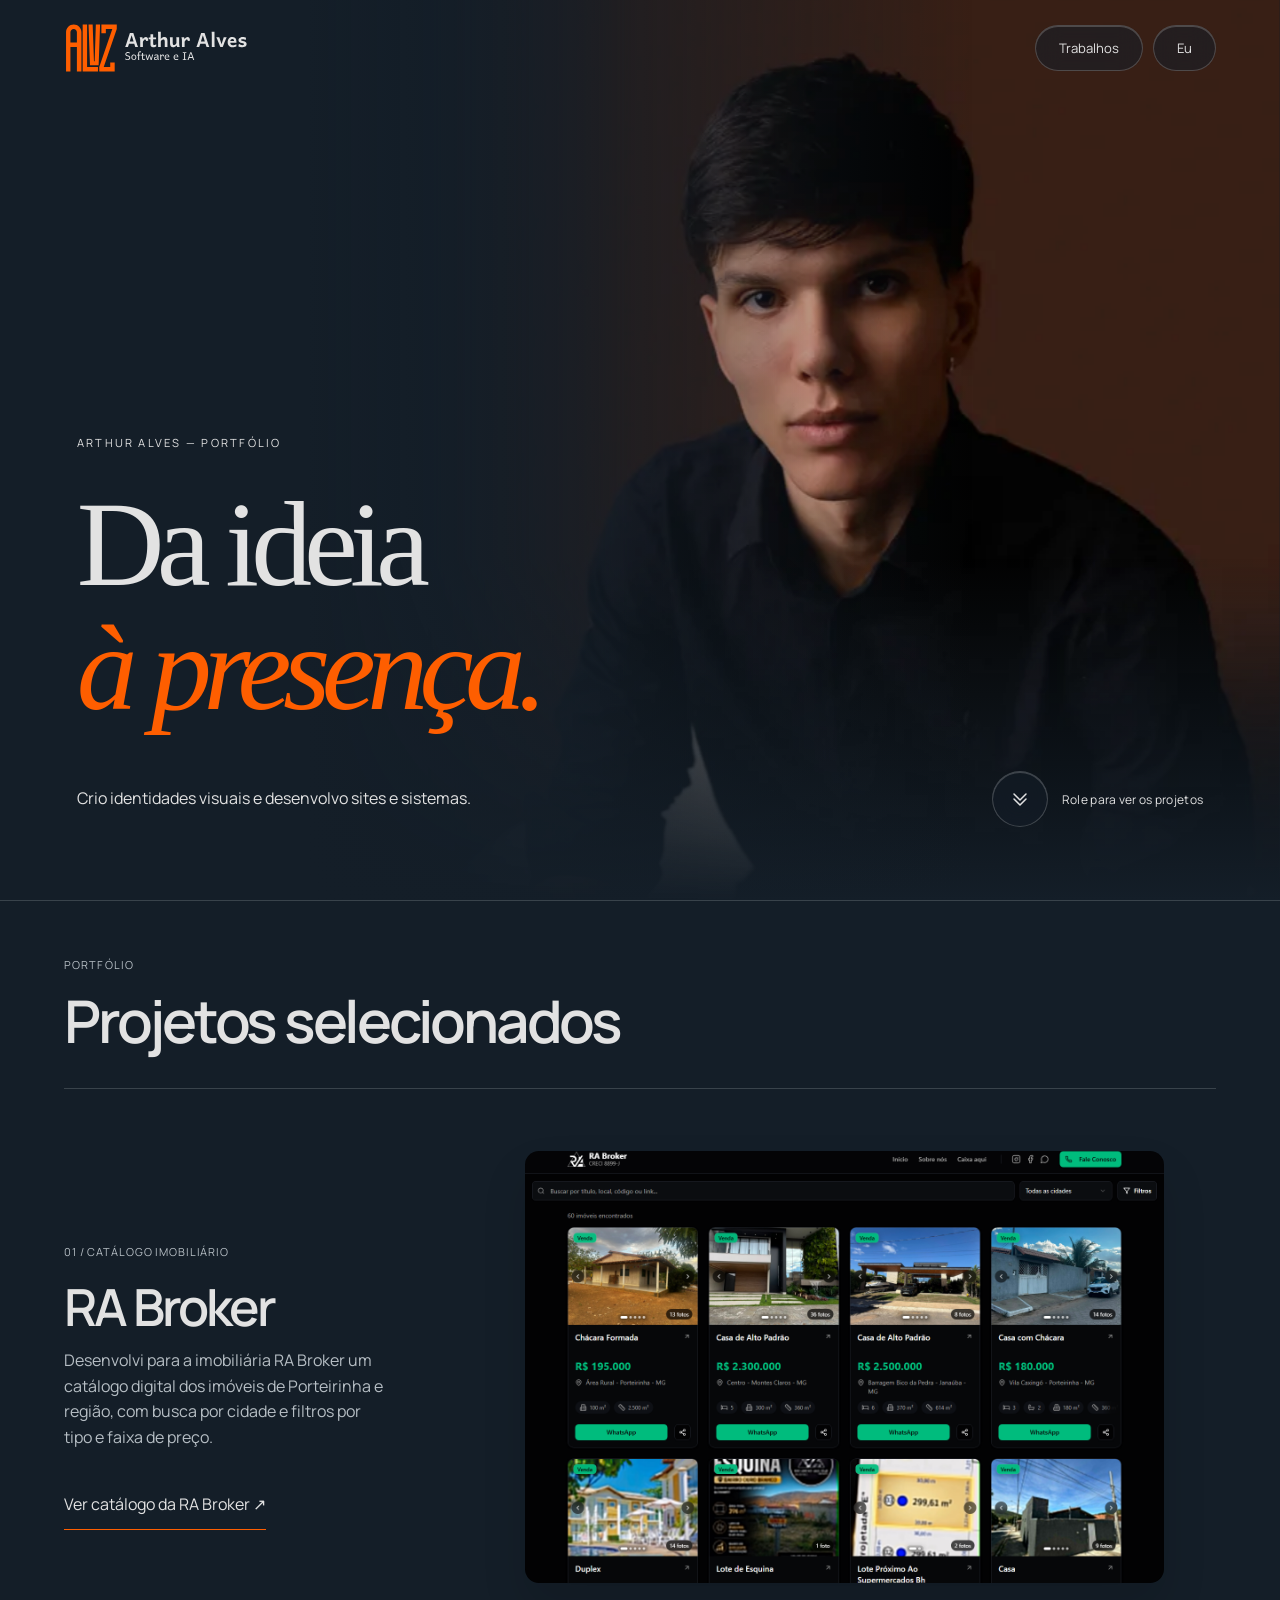
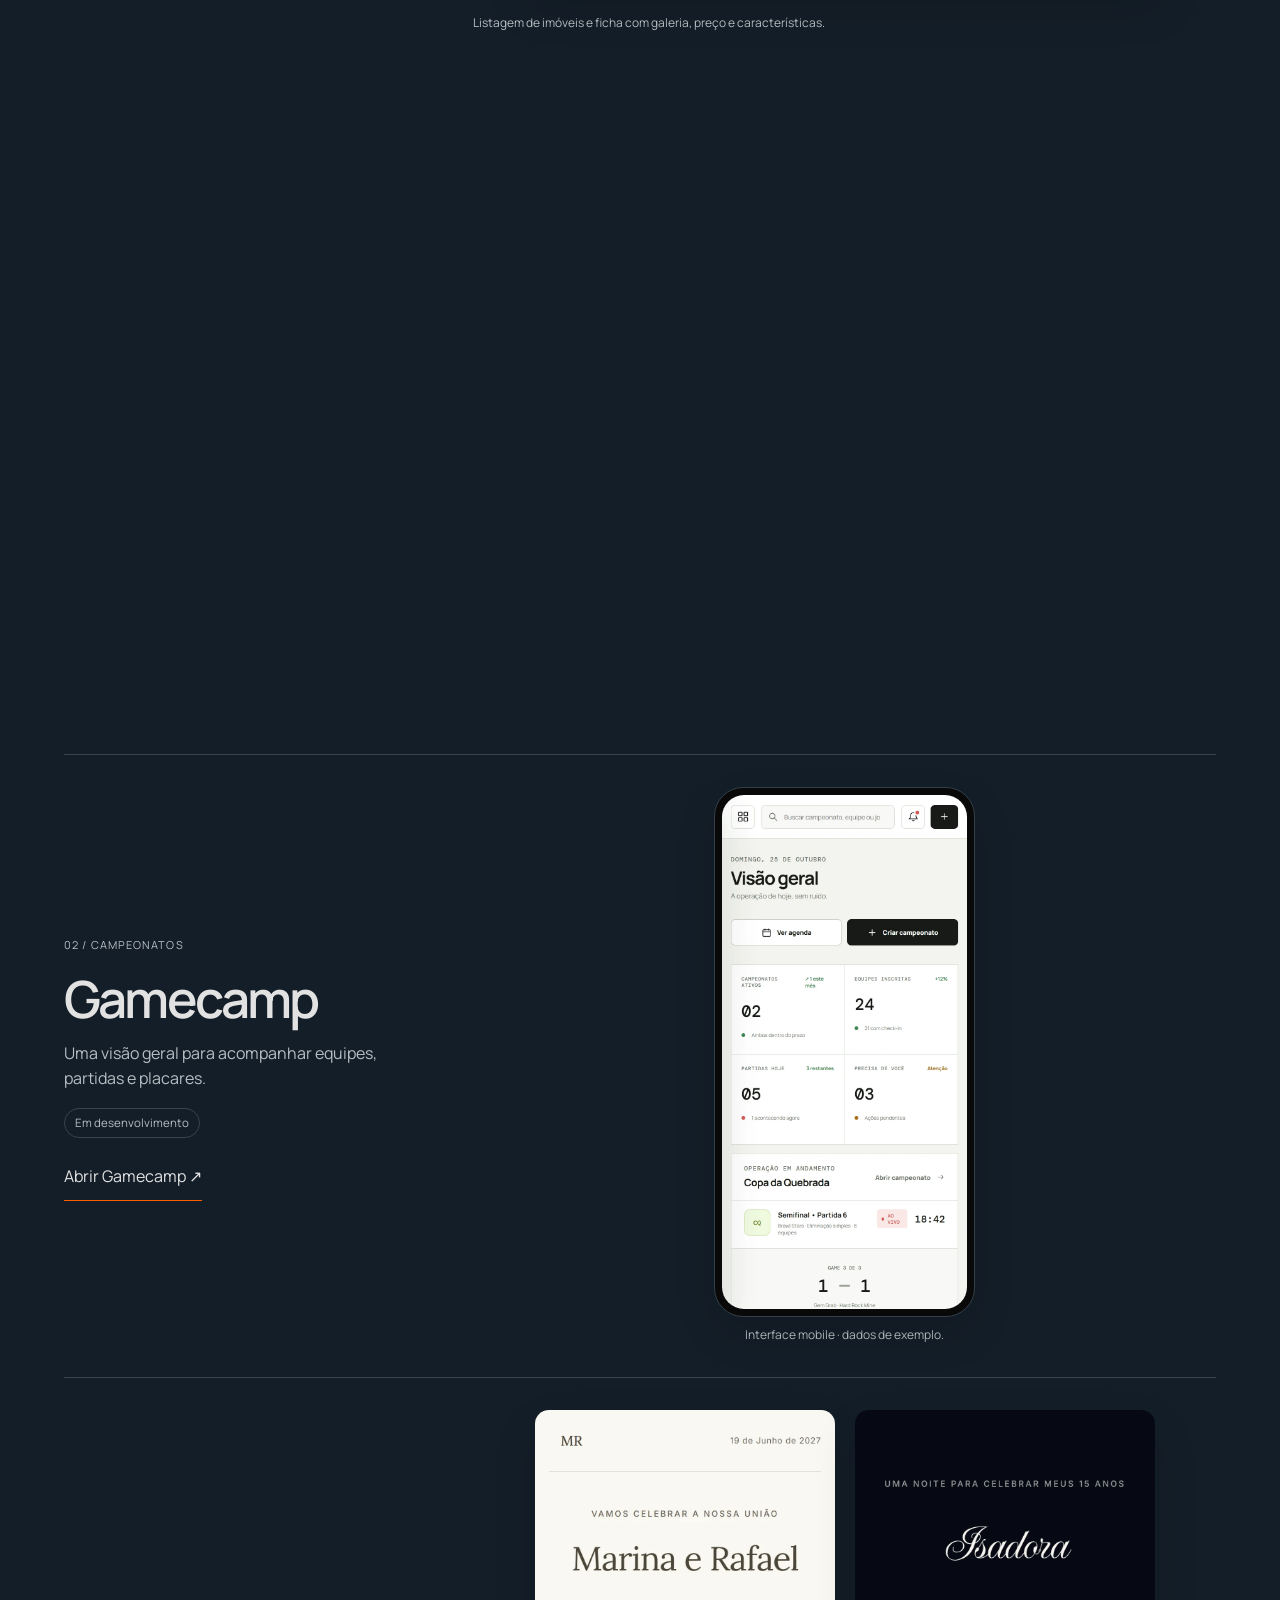
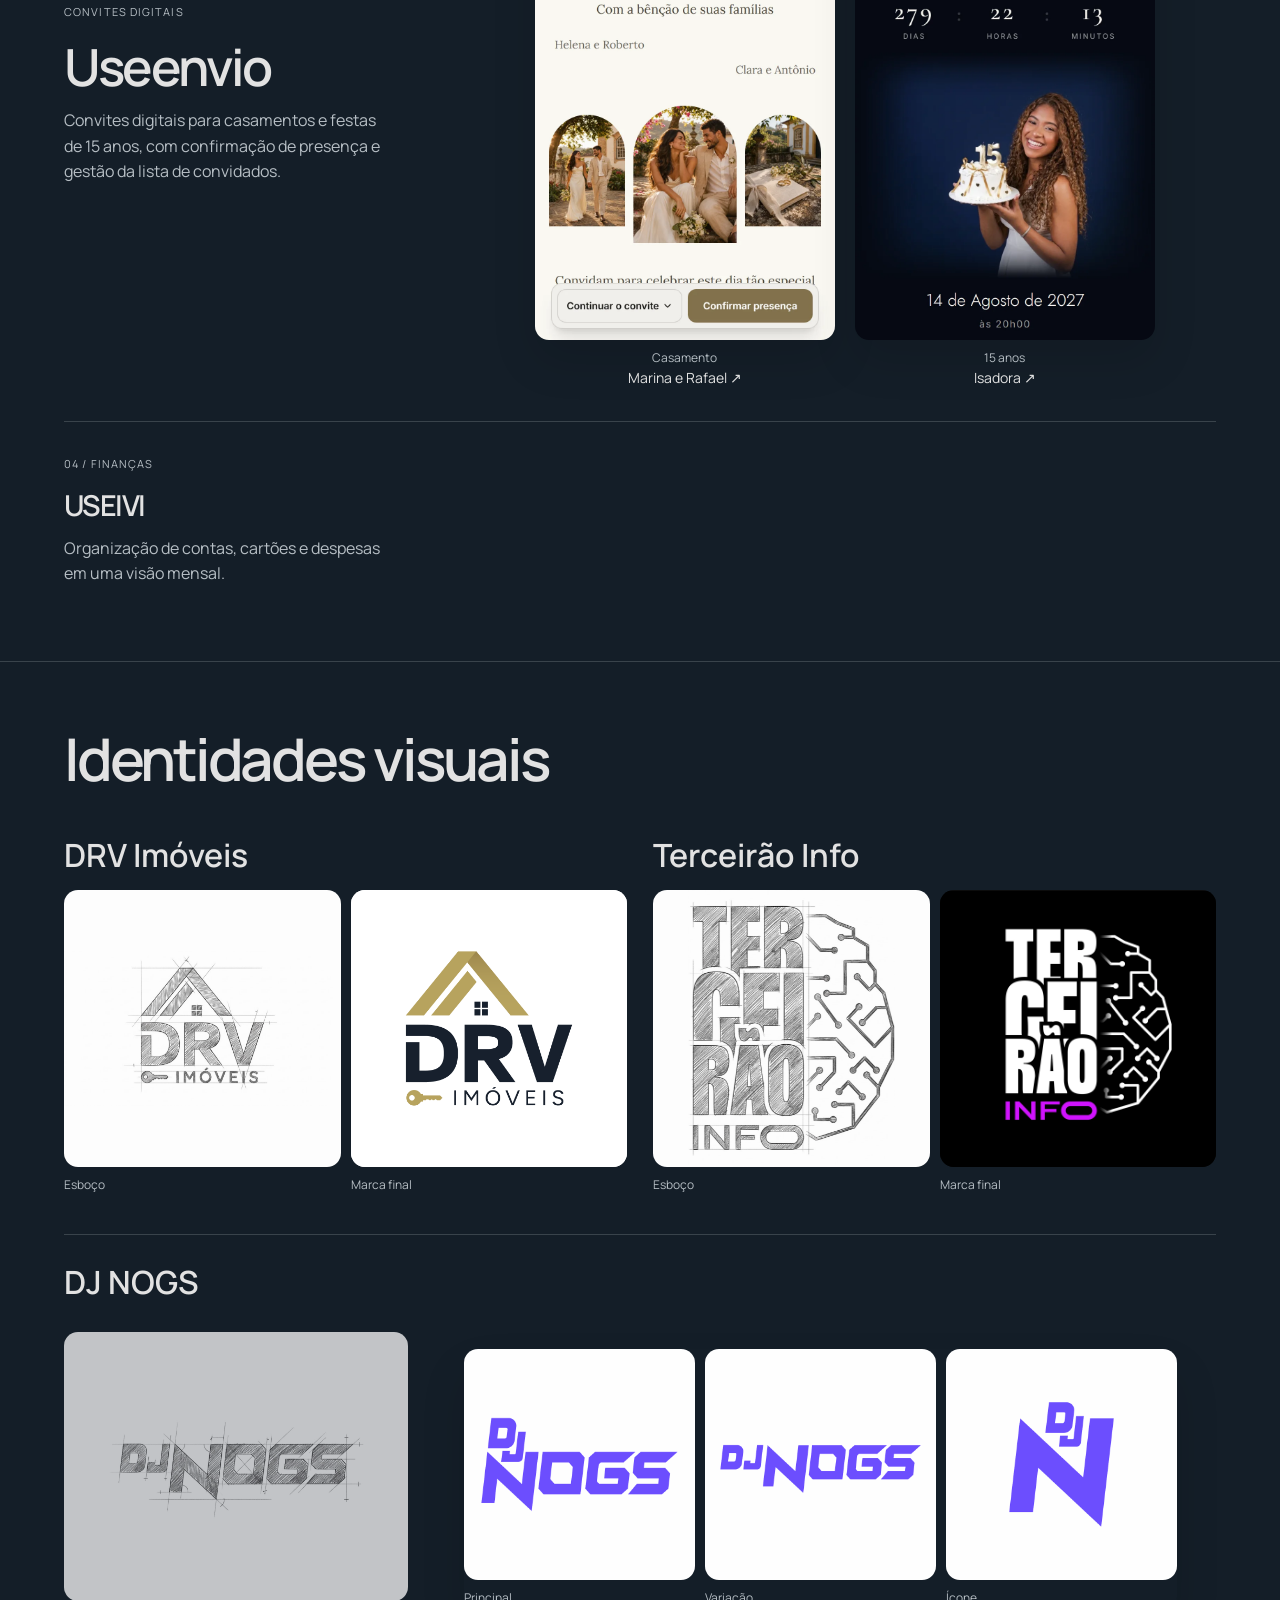
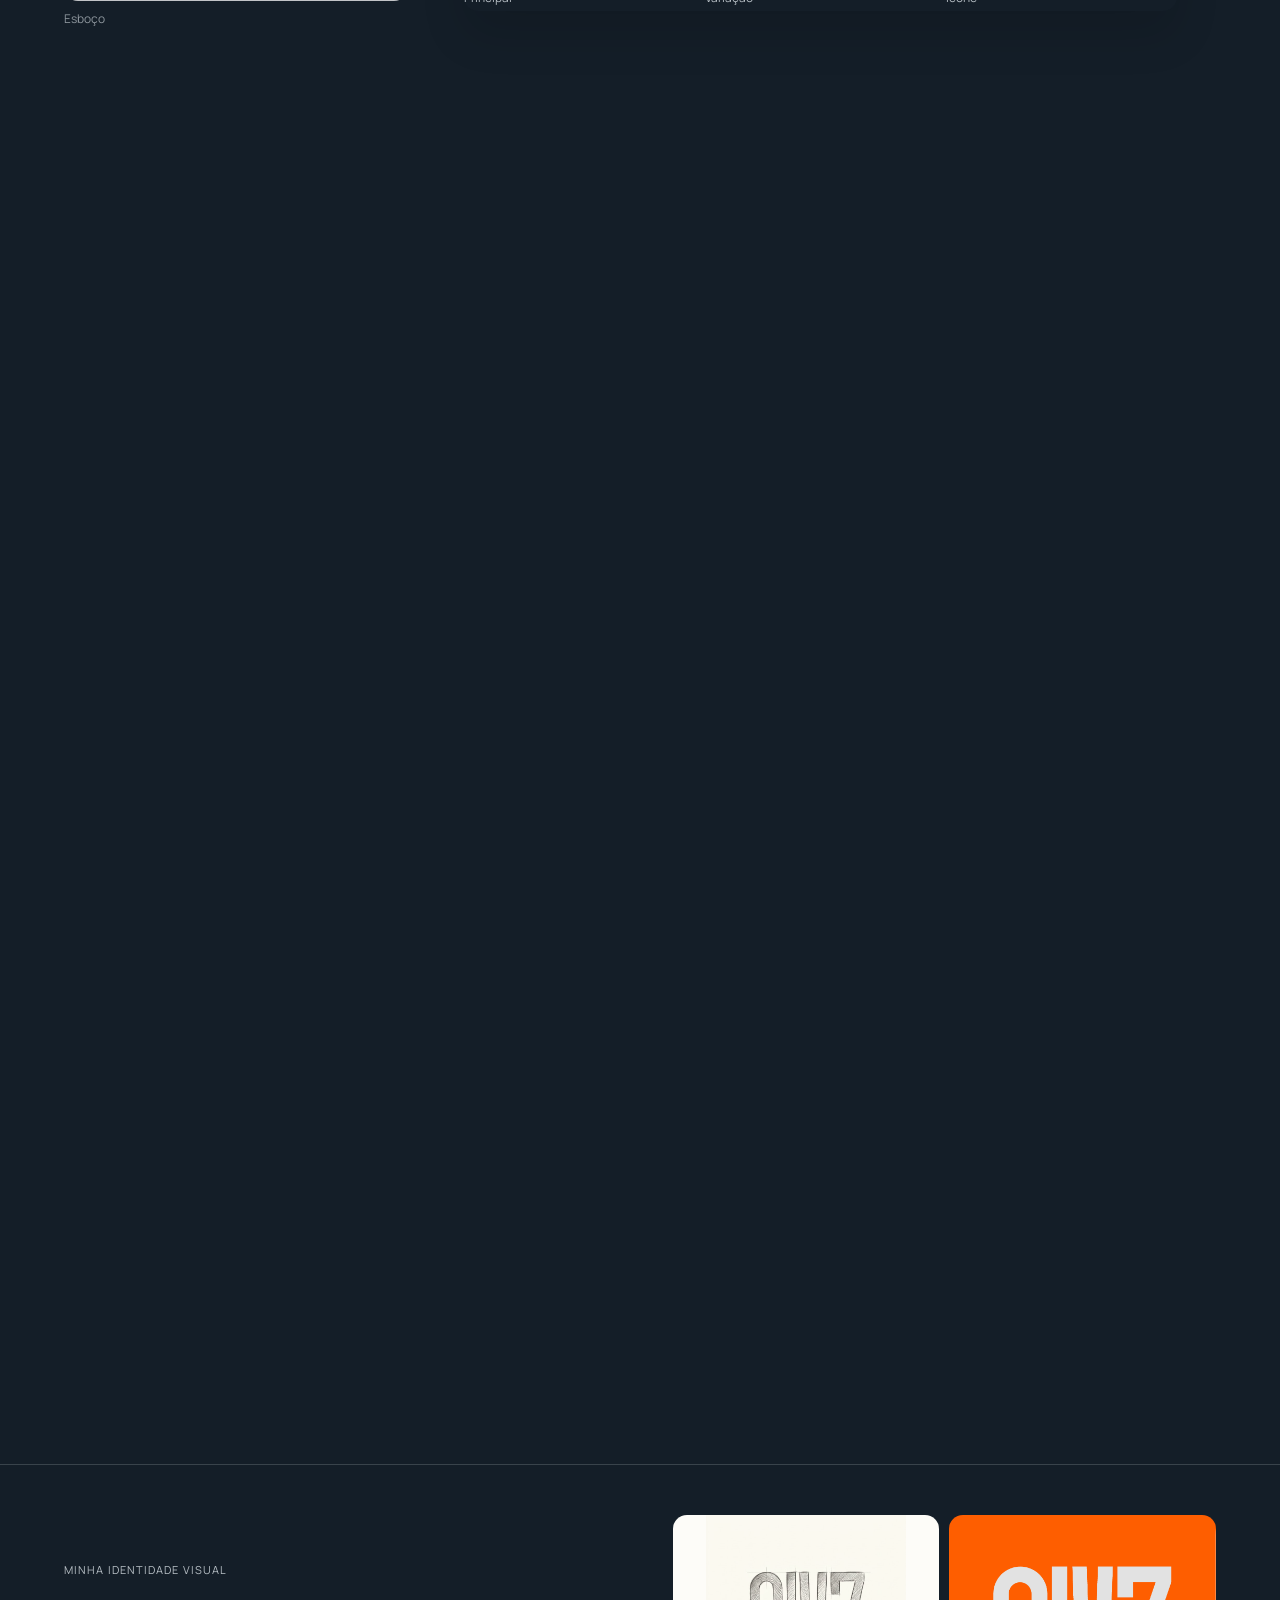
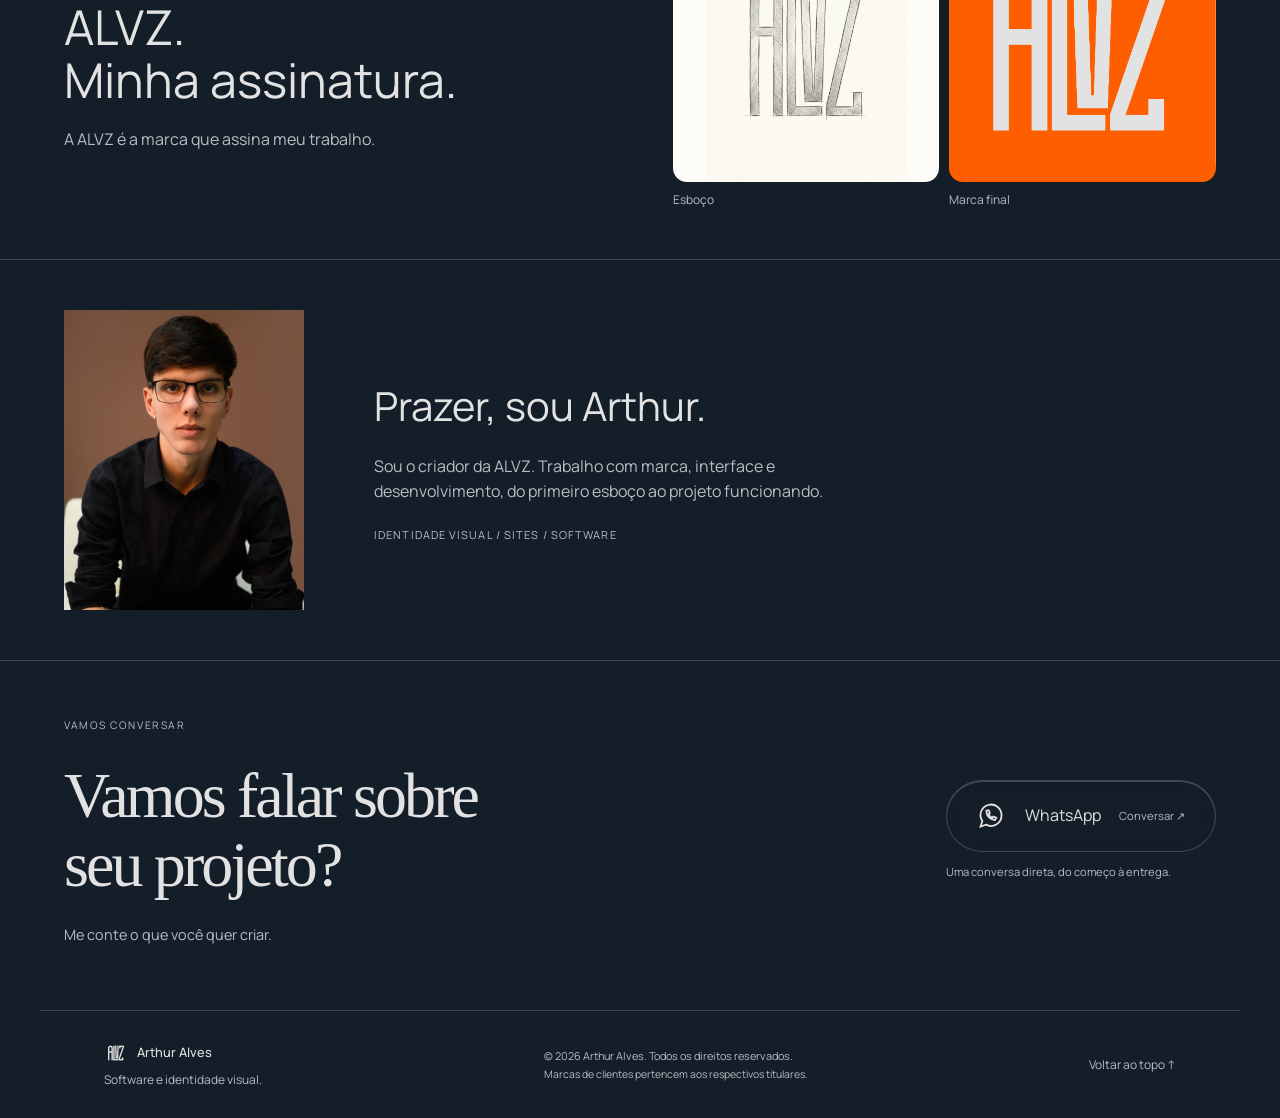
==== index.html @ bd3633fc "Add Isadora’s invitation to the Useenvio showcase" ====
<!doctype html>
<html lang="pt-BR"><head><meta charset="utf-8"><meta name="viewport" content="width=device-width,initial-scale=1"><title>Arthur Alves | Sites, Sistemas e Identidade Visual — ALVZ</title><meta name="description" content="Conheça o trabalho de Arthur Alves, criador da ALVZ: identidade visual, desenvolvimento de sites e sistemas."><link rel="stylesheet" href="minimal.css"><link rel="stylesheet" href="portfolio.css"><link rel="stylesheet" href="motion.css"><link rel="stylesheet" href="inline.css"><link rel="stylesheet" href="hero-polish.css?v=scroll-cue"><link rel="stylesheet" href="contact.css"><link rel="stylesheet" href="layout-motion.css"><link rel="icon" type="image/svg+xml" href="assets/alvz-icon.svg?v=white"><link rel="stylesheet" href="project-showcase.css"><link rel="stylesheet" href="brand-display.css?v=invitation-models"><link rel="stylesheet" href="scroll-scenes.css?v=orbit3"></head><body>
<header><a href="#"><img src="assets/alvz-signature.svg" alt="Arthur Alves — Software e IA" width="210" height="62"></a><nav><a href="#projetos">Trabalhos</a><a href="#sobre">Eu</a></nav></header>
<main><section class="motion-hero"><picture><source media="(min-width: 1000px)" srcset="assets/arthur-desktop.webp"><img class="hero-photo" src="assets/arthur.webp" srcset="assets/arthur-600.webp 600w, assets/arthur.webp 1200w" sizes="100vw" alt="Arthur Alves" width="1200" height="1804" fetchpriority="high"></picture><div class="hero-shade"></div><div class="hero-editorial"><p>ARTHUR ALVES — PORTFÓLIO</p><h1>Da ideia<br><em>à presença.</em></h1><div class="hero-bottom"><p>Crio identidades visuais e desenvolvo sites e sistemas.</p><div class="scroll-cue"><span class="scroll-orbit" aria-hidden="true"><svg viewBox="0 0 24 24" fill="none" stroke="currentColor" stroke-width="1.5" stroke-linecap="round" stroke-linejoin="round"><path d="m6 7 6 6 6-6M6 12l6 6 6-6"/></svg></span><span class="scroll-label">Role para ver os projetos</span></div></div></div></section>
<section id="projetos" class="project-showcase" aria-labelledby="projects-title">
  <div class="project-heading"><small>PORTFÓLIO</small><h2 id="projects-title">Projetos selecionados</h2></div>
  <article class="project-feature">
    <div class="feature-copy"><small>01 / CATÁLOGO IMOBILIÁRIO</small><h3>RA Broker</h3><p>Desenvolvi para a imobiliária RA Broker um catálogo digital dos imóveis de Porteirinha e região, com busca por cidade e filtros por tipo e faixa de preço.</p><a class="project-link" href="https://catalogo.rabroker.com.br/">Ver catálogo da RA Broker ↗</a></div>
    <div class="feature-stage">
      <figure id="broker-preview" class="project-frame"><img src="assets/catalogo-screen.png" alt="Lista de imóveis do catálogo RA Broker" width="1440" height="1000" loading="lazy"><figcaption aria-live="polite">Listagem de imóveis com busca e filtros.</figcaption></figure>
      <div class="project-steps" role="group" aria-label="Etapas do catálogo" hidden>
        <button type="button" data-preview="browse" aria-pressed="true" aria-controls="broker-preview"><span>01</span> Buscar</button>
        <button type="button" data-preview="view" aria-pressed="false" aria-controls="broker-preview"><span>02</span> Ver imóvel</button>
      </div>
    </div>
  </article>
  <article class="project-feature gamecamp-feature">
    <div class="feature-copy"><small>02 / CAMPEONATOS</small><h3>Gamecamp</h3><p>Uma visão geral para acompanhar equipes, partidas e placares.</p><span class="project-status">Em desenvolvimento</span><br><a class="project-link" href="https://gamecamp-lyart.vercel.app/">Abrir Gamecamp ↗</a></div>
    <figure class="gamecamp-phone"><div class="phone-stage"><div class="phone-shell"><img src="assets/gamecamp-phone.webp" alt="Painel do Gamecamp em celular, com equipes, campeonatos e placar de exemplo" width="780" height="1640" loading="lazy"></div></div><figcaption>Interface mobile · dados de exemplo.</figcaption></figure>
  </article>
  <article class="project-feature invitation-feature" id="useenvio">
    <div class="feature-copy">
      <small>CONVITES DIGITAIS</small>
      <h3>Useenvio</h3>
      <p>Convites digitais para casamentos e festas de 15 anos, com confirmação de presença e gestão da lista de convidados.</p>
    </div>
    <div class="invitation-gallery">
      <a class="invitation-preview" href="https://useenvio.alvz.com.br/c/evt_modelo-marina-e-rafael" target="_blank" rel="noopener">
        <img src="assets/useenvio-convite.webp" alt="" width="860" height="1520" loading="lazy">
        <span class="invitation-kind">Casamento</span>
        <span>Marina e Rafael <span aria-hidden="true">↗</span></span>
      </a>
      <a class="invitation-preview" href="https://useenvio.alvz.com.br/c/evt_modelo-isadora-15-anos" target="_blank" rel="noopener">
        <img src="assets/useenvio-isadora.webp" alt="" width="860" height="1520" loading="lazy">
        <span class="invitation-kind">15 anos</span>
        <span>Isadora <span aria-hidden="true">↗</span></span>
      </a>
    </div>
  </article>
  <div class="project-notes">
    <article><small>04 / FINANÇAS</small><h3>USEIVI</h3><p>Organização de contas, cartões e despesas em uma visão mensal.</p></article>
  </div>
</section>
<section class="identities"><h2>Identidades visuais</h2><div class="identity-collection"><article class="identity-pair brand-inline drv-identity"><h3>DRV Imóveis</h3><div class="identity-plates"><figure><div class="identity-plate plate-sketch"><img src="assets/drv-sketch.png" alt="Esboço da identidade DRV Imóveis" loading="lazy"></div><figcaption>Esboço</figcaption></figure><figure><div class="identity-plate plate-final"><img src="assets/drv.webp" alt="Marca final DRV Imóveis" loading="lazy"></div><figcaption>Marca final</figcaption></figure></div></article><article class="identity-pair brand-inline info-identity"><h3>Terceirão Info</h3><div class="identity-plates"><figure><div class="identity-plate plate-sketch"><img src="assets/terceirao-sketch.png" alt="Esboço da identidade Terceirão Info" loading="lazy"></div><figcaption>Esboço</figcaption></figure><figure><div class="identity-plate plate-final"><img src="assets/terceirao.webp" alt="Marca final Terceirão Info" loading="lazy"></div><figcaption>Marca final</figcaption></figure></div></article><article class="dj-showcase brand-inline">
  <div class="dj-heading"><h3>DJ NOGS</h3><div class="project-steps dj-controls" role="group" aria-label="Famílias de cor DJ NOGS" hidden><button type="button" data-family="purple" aria-pressed="true">Roxo</button><button type="button" data-family="gradient" aria-pressed="false">Degradê</button><button type="button" data-family="white" aria-pressed="false">Branco</button></div></div>
  <div class="dj-layout"><figure class="dj-sketch"><div class="identity-plate plate-sketch"><img src="assets/dj-nogs-sketch.png" alt="Esboço horizontal DJ NOGS" loading="lazy"></div><figcaption>Esboço</figcaption></figure>
  <div id="dj-family" class="dj-family"><div class="dj-variants dj-purple" data-family-panel="purple" aria-label="Família Roxo"><figure><div class="identity-plate"><img src="assets/dj-purple-main.webp" alt="DJ NOGS: principal — roxo" width="720" height="720" loading="lazy"></div><figcaption>Principal</figcaption></figure><figure><div class="identity-plate"><img src="assets/dj-purple-variation.webp" alt="DJ NOGS: variação — roxo" width="720" height="720" loading="lazy"></div><figcaption>Variação</figcaption></figure><figure><div class="identity-plate"><img src="assets/dj-purple-icon.webp" alt="DJ NOGS: ícone — roxo" width="720" height="720" loading="lazy"></div><figcaption>Ícone</figcaption></figure></div><div class="dj-variants dj-gradient" data-family-panel="gradient" aria-label="Família Degradê" hidden><figure><div class="identity-plate"><img src="assets/dj-gradient-main.webp" alt="DJ NOGS: principal — degradê" width="720" height="720" loading="lazy"></div><figcaption>Principal</figcaption></figure><figure><div class="identity-plate"><img src="assets/dj-gradient-variation.webp" alt="DJ NOGS: variação — degradê" width="720" height="720" loading="lazy"></div><figcaption>Variação</figcaption></figure><figure><div class="identity-plate"><img src="assets/dj-gradient-icon.webp" alt="DJ NOGS: ícone — degradê" width="720" height="720" loading="lazy"></div><figcaption>Ícone</figcaption></figure></div><div class="dj-variants dj-white" data-family-panel="white" aria-label="Família Branco" hidden><figure><div class="identity-plate"><img src="assets/dj-white-main.webp" alt="DJ NOGS: principal — branco" width="720" height="720" loading="lazy"></div><figcaption>Principal</figcaption></figure><figure><div class="identity-plate"><img src="assets/dj-white-variation.webp" alt="DJ NOGS: variação — branco" width="720" height="720" loading="lazy"></div><figcaption>Variação</figcaption></figure><figure><div class="identity-plate"><img src="assets/dj-white-icon.webp" alt="DJ NOGS: ícone — branco" width="720" height="720" loading="lazy"></div><figcaption>Ícone</figcaption></figure></div></div></div>
</article></div></section><section class="studio-brand"><div><small>MINHA IDENTIDADE VISUAL</small><h2>ALVZ.<br>Minha assinatura.</h2><p>A ALVZ é a marca que assina meu trabalho.</p></div><div class="brand-mark"><article class="identity-pair brand-inline alvz-identity"><h3>ALVZ</h3><div class="identity-plates"><figure><div class="identity-plate plate-sketch"><img src="assets/alvz-sketch.png" alt="Esboço da identidade ALVZ" loading="lazy"></div><figcaption>Esboço</figcaption></figure><figure><div class="identity-plate plate-final"><img src="assets/brand.png" alt="Marca final ALVZ" loading="lazy"></div><figcaption>Marca final</figcaption></figure></div></article></div></section><section id="sobre" class="about"><img src="assets/arthur-about.webp" alt="Arthur Alves, de óculos" width="720" height="1082" loading="lazy"><div><h2>Prazer, sou Arthur.</h2><p>Sou o criador da ALVZ. Trabalho com marca, interface e desenvolvimento, do primeiro esboço ao projeto funcionando.</p><small>IDENTIDADE VISUAL / SITES / SOFTWARE</small></div></section><section id="contato" class="contact-section" aria-labelledby="contact-title"><div><small>VAMOS CONVERSAR</small><h2 id="contact-title">Vamos falar sobre<br>seu projeto?</h2><p>Me conte o que você quer criar.</p></div><div class="contact-action"><a class="whatsapp-link" href="https://wa.me/5538988421263" aria-describedby="contact-status"><svg aria-hidden="true" viewBox="0 0 24 24" fill="none" stroke="currentColor" stroke-width="1.5"><path d="M21 11.5a9 9 0 0 1-13.3 7.9L3 21l1.6-4.7A9 9 0 1 1 21 11.5Z"/><path d="M8 7.5c0 4.5 3 7.5 7.5 8l1-2-2.5-1-.8 1c-1.6-.6-2.6-1.6-3.2-3.2l1-.8L10 7Z"/></svg><span>WhatsApp <small>Conversar ↗</small></span></a><p id="contact-status">Uma conversa direta, do começo à entrega.</p></div></section></main><footer class="site-footer"><div><strong class="footer-signature"><img src="assets/alvz-footer.webp" alt="ALVZ" width="24" height="24">Arthur Alves</strong><span>Software e identidade visual.</span></div><p>© 2026 Arthur Alves. Todos os direitos reservados.<br><small>Marcas de clientes pertencem aos respectivos titulares.</small></p><a href="#">Voltar ao topo ↑</a></footer><script src="motion.js"></script><script src="inline.js?v=ra-broker"></script><script src="contact-config.js"></script><script src="contact.js"></script><script src="layout-motion.js"></script><script src="scroll-scenes.js?v=ra-broker"></script></body></html>
---- minimal.css ----
:root{--bg:#141e28;--text:#e2e2e2;--muted:#b6bec4;--line:#39434b;--accent:#fe5e00;--ink:#141e28;--game:#c8dc9c;--event:#e1d5c8;--finance:#b8cece}*{box-sizing:border-box}html{scroll-behavior:smooth}body{margin:0;background:var(--bg);color:var(--text);font:1rem/1.6 Arial,sans-serif}a{color:inherit;text-decoration:none}header,main,footer{max-width:1200px;margin:auto}header{padding:24px 5%;display:flex;justify-content:space-between;align-items:center}nav{display:flex;gap:24px}nav a,summary,button,select{min-height:48px}nav a{display:flex;align-items:center}section{padding:50px 5%}.hero{padding-top:70px;padding-bottom:80px}.hero>p,small{font-size:.6875rem;letter-spacing:.1em;color:var(--muted)}h1{display:flex;justify-content:space-between;align-items:baseline;font-size:clamp(3.1rem,11vw,9rem);font-weight:400;letter-spacing:-.06em;line-height:1.15;margin:40px 0}h1>span{font-family:Georgia,serif;font-style:italic}h1 i{font:italic .45em Georgia,serif;color:var(--accent)}h1 code{font-size:.85em;letter-spacing:-.08em}h1 code span{color:var(--accent)}.intro{display:flex;justify-content:space-between;align-items:end}.intro p{color:var(--muted);margin:0}.intro a{padding:12px 0;border-bottom:1px solid var(--accent)}#projetos{border-top:1px solid var(--line)}h2{font-size:1.1rem;font-weight:400;margin:0 0 30px}.projects{display:grid;grid-template-columns:repeat(3,minmax(0,1fr));gap:24px}.cover{aspect-ratio:4/5;padding:24px;color:var(--ink);display:flex;flex-direction:column;justify-content:space-between}.cover small{color:var(--ink)}.cover strong{font-size:clamp(1.6rem,3vw,2.7rem);letter-spacing:-.05em}.cover span{font-size:.875rem}.game{background:var(--game)}.events{background:var(--event)}.events strong{font-family:Georgia,serif;font-weight:400;font-style:italic}.finance{background:var(--finance)}h3{font-size:1rem;font-weight:400;margin:20px 0 5px}summary{cursor:pointer;color:var(--muted);padding-block:12px;font-size:.875rem}details p{font-size:.875rem}details a{display:inline-block;min-height:48px;border-bottom:1px solid var(--accent)}button,select{font:inherit;background:var(--bg);color:var(--text);border:1px solid var(--line);padding:10px 15px;max-width:100%;cursor:pointer}select{margin-left:15px}button:disabled{color:var(--muted)}.note{color:var(--muted);font-size:.75rem;margin-top:25px}.about{border-top:1px solid var(--line);display:grid;grid-template-columns:240px 1fr;gap:70px;align-items:center;padding-block:70px}.about img{width:240px;height:300px;object-fit:cover;object-position:center 30%}.about h2{font-size:2.5rem;margin-bottom:15px}.about p{max-width:470px;color:var(--muted)}footer{border-top:1px solid var(--line);padding:25px 5%;display:flex;justify-content:space-between;font-size:.75rem;color:var(--muted)}a:focus-visible,button:focus-visible,summary:focus-visible,select:focus-visible{outline:2px solid var(--accent);outline-offset:4px}@media(max-width:700px){header img{width:160px;height:auto}nav{gap:15px;font-size:.875rem}.hero{padding-top:35px;padding-bottom:45px}h1{margin:30px 0}.intro{align-items:start;flex-direction:column;gap:20px}.projects{grid-template-columns:1fr;gap:30px}.cover{aspect-ratio:6/5}.cover strong{font-size:3rem}.about{grid-template-columns:1fr;gap:25px}.about h2{font-size:2rem}section{padding-block:35px}footer{gap:20px;flex-wrap:wrap}}@media(prefers-reduced-motion:reduce){html{scroll-behavior:auto}}
---- portfolio.css ----
.hero{padding-block:45px}.software-projects{grid-template-columns:repeat(2,minmax(0,1fr));gap:45px 25px}.software-projects article:first-child{grid-column:1/-1}.work-link{display:block}.work-image{width:100%;height:auto;display:block;border:1px solid var(--line);transition:filter .2s}.work-link:hover .work-image{filter:brightness(1.08)}.work-caption{display:flex;justify-content:space-between;align-items:center}.work-link p{margin:3px 0;color:var(--muted);font-size:.8rem}.catalog-summary{min-height:250px;background:var(--bg);border:1px solid var(--line);padding:35px;display:flex;flex-direction:column;justify-content:space-between}.catalog-summary strong{font-size:2.5rem;font-weight:400}.catalog-summary span{font-size:.8rem;color:var(--muted)}.identities{border-top:1px solid var(--line)}.studio-brand{display:grid;grid-template-columns:1fr 1fr;gap:65px;align-items:center;border-top:1px solid var(--line);margin-top:25px}.studio-brand h2{font-size:3rem;line-height:1.1;margin:20px 0}.studio-brand p{max-width:390px;color:var(--muted)}.studio-brand img{width:100%;height:auto;display:block}.project-link{display:inline-flex;align-items:center;min-height:48px;border-bottom:1px solid var(--accent);margin-top:15px}.case-head h1{display:block;font-size:clamp(2.8rem,6vw,5rem);margin:20px 0}.case-head p{color:var(--muted)}.case-screen{display:block;width:100%;height:auto}.case-copy{display:grid;grid-template-columns:1fr 1fr;gap:60px}.case-copy p{color:var(--muted)}.case-copy h2{font-size:1.5rem}@media(max-width:650px){.software-projects{grid-template-columns:1fr;gap:30px}.studio-brand{grid-template-columns:1fr;gap:25px}.studio-brand h2{font-size:2.5rem}.case-copy{grid-template-columns:1fr;gap:25px}.case-head{padding-bottom:10px}}@media(prefers-reduced-motion:reduce){.work-image{transition:none}}
---- motion.css ----
@import url('https://fonts.googleapis.com/css2?family=Oswald:wght@400;500&display=swap');
:root{--paper:#eeeae3;--graphite:#26303a;--veil:rgba(20,30,40,.72);--clear:rgba(20,30,40,0)}body>header{position:absolute;inset:0 0 auto;z-index:3;max-width:none;padding-inline:5%}main{max-width:none}.motion-hero{position:relative;min-height:760px;height:100svh;max-height:1100px;padding:0;overflow:hidden}.hero-photo{position:absolute;inset:0;width:100%;height:100%;object-fit:cover;object-position:50% 30%}.hero-shade{position:absolute;inset:0;background:linear-gradient(90deg,var(--veil),var(--clear) 80%),linear-gradient(0deg,var(--bg),var(--clear) 45%)}.hero-editorial{position:absolute;inset:auto 6% 8%;z-index:1}.hero-editorial>p{font-size:.7rem;letter-spacing:.2em}.hero-editorial h1{display:block;font:500 clamp(5rem,12vw,11rem)/.95 Oswald,sans-serif;letter-spacing:-.05em;margin:30px 0}.hero-editorial em{font-style:normal;color:var(--accent)}.hero-bottom{display:flex;justify-content:space-between;align-items:center;margin-top:40px}.hero-bottom a{padding:12px;border-bottom:1px solid var(--accent)}main>section:not(.motion-hero){max-width:1300px;margin-inline:auto;padding-block:85px}.identity-study{display:grid;grid-template-columns:1fr 1.4fr;gap:0;background:var(--paper);color:var(--graphite);margin:35px 0 70px}.identity-title{padding:45px}.identity-title span{font-size:.65rem;letter-spacing:.18em}.identity-title h3{font:400 clamp(2.3rem,4vw,4rem) Oswald,sans-serif}.identity-title p{font-size:.9rem}.identity-art{overflow:hidden}.identity-art img{display:block;width:100%;height:100%;max-height:550px;object-fit:contain}.structure{grid-column:1/-1;padding:20px 5%;border-top:1px solid currentColor}.structure svg{width:100%;height:220px;display:block}.guides{stroke-width:.7;opacity:.4}.drawing{stroke-width:2;stroke-dasharray:1000;stroke-dashoffset:1000;transition:stroke-dashoffset 1.8s ease}.visible .drawing{stroke-dashoffset:0}.structure p{font-size:.65rem;opacity:.7}.motion-enabled .reveal{opacity:0;transform:translateY(35px);transition:opacity .8s ease,transform .8s ease}.motion-enabled .reveal.visible{opacity:1;transform:none}nav{flex-wrap:wrap}@media(max-width:650px){body>header img{width:135px}nav{gap:12px;font-size:.7rem}.motion-hero{min-height:650px;max-height:850px}.hero-photo{object-position:57% 25%}.hero-editorial{inset:auto 6% 7%}.hero-editorial h1{font-size:clamp(4.5rem,16vw,7rem)}.hero-bottom{display:block;font-size:.85rem}.hero-bottom a{display:inline-block;padding-left:0}.identity-study{grid-template-columns:1fr}.identity-title{padding:25px}.identity-art img{max-height:none}.structure svg{height:150px}main>section:not(.motion-hero){padding-block:45px}}@media(prefers-reduced-motion:reduce){.motion-enabled .reveal{opacity:1;transform:none;transition:none}.drawing{stroke-dashoffset:0;transition:none}}
---- inline.css ----
@import url('https://fonts.googleapis.com/css2?family=Manrope:wght@400;500;600;700&display=swap');
:root{--glass:rgba(20,30,40,.55);--glass-border:rgba(226,226,226,.22);--paper:#faf9f6;--gold:#b59f58;--violet:#d000ff;--neutral:#202934;--soft-shadow:rgba(0,0,0,.12)}body{font-family:Manrope,Arial,sans-serif}body>header{position:absolute;inset:20px 5% auto;padding:0;max-width:none;display:flex;align-items:center;gap:20px}body>header>a{display:flex;align-items:center}body>header img{display:block;width:190px;height:56px;object-fit:contain}header nav{align-items:center;gap:10px}header nav a{border:1px solid var(--glass-border);border-radius:99px;padding:9px 23px;min-height:46px;display:flex;align-items:center;backdrop-filter:blur(12px);background:var(--glass);box-shadow:inset 0 1px 0 var(--glass-border);font-size:.82rem}main>section:not(.motion-hero){padding-block:50px}.software-projects article:first-child{grid-column:auto}.software-projects{grid-template-columns:repeat(2,minmax(0,1fr));gap:28px}.work-link{padding:15px;border:1px solid var(--glass-border);border-radius:24px;background:var(--glass)}.work-image{aspect-ratio:1.44;object-fit:contain;border:0;border-radius:12px;background:var(--paper)}.brand-grid{display:grid;grid-template-columns:1fr 1fr;gap:30px}.brand-inline:last-child{grid-column:1/-1}.brand-reveal{display:block;position:relative;width:100%;aspect-ratio:1.3;border-radius:22px;overflow:hidden;background:var(--paper);padding:0;border:1px solid var(--glass-border)}.brand-inline:last-child .brand-reveal{aspect-ratio:2.4}.brand-reveal img{position:absolute;inset:0;width:100%;height:100%;object-fit:contain;transition:opacity .6s ease}.brand-reveal .finished{opacity:0}.brand-reveal[aria-pressed=true] .finished{opacity:1}.brand-reveal[aria-pressed=true] .sketch{opacity:0}@media(hover:hover){.brand-reveal:hover .finished{opacity:1}.brand-reveal:hover .sketch{opacity:0}}.brand-caption{display:flex;justify-content:space-between;align-items:center}.palette{display:flex;gap:5px}.palette i{width:10px;height:10px;border-radius:50%;background:var(--paper);opacity:.75}.palette.drv i:first-child{background:var(--gold)}.palette.terceirao i:first-child{background:var(--violet)}.palette.dj-nogs i:first-child{background:var(--neutral)}.brand-versions{display:grid;grid-template-columns:2fr 2fr 1fr;gap:15px;margin-top:20px}.brand-versions figure{margin:0}.brand-versions img{width:100%;height:120px;object-fit:contain;background:var(--neutral);border-radius:14px}.brand-versions .inverse{filter:invert(1)}figcaption,.section-note{font-size:.75rem;color:var(--muted)}figcaption{margin-top:8px}.inline-detail summary{cursor:pointer;min-height:48px;padding:13px 0}.inline-detail img{width:100%;height:auto}.inline-gallery{display:flex;overflow:auto;gap:12px;scroll-snap-type:x mandatory;padding-bottom:10px}.inline-gallery figure{margin:0;flex:0 0 100%;scroll-snap-align:start}.inline-gallery img{width:100%;height:300px;object-fit:contain;background:var(--paper);border-radius:14px}.studio-brand img{border-radius:20px}.brand-mark{min-width:0}@media(max-width:650px){body>header{inset:20px 5% auto;gap:12px}body>header img{width:150px;height:46px}header nav a{padding:8px 14px;font-size:.72rem;min-height:44px}header nav{gap:6px}.software-projects,.brand-grid{grid-template-columns:1fr}.brand-inline:last-child{grid-column:auto}.brand-inline:last-child .brand-reveal{aspect-ratio:1.3}.brand-versions{gap:8px}.brand-versions img{height:80px}.inline-gallery img{height:220px}}@media(prefers-reduced-motion:reduce){.brand-reveal img{transition:none}}@media(prefers-reduced-transparency:reduce){header nav a,.work-link{background:var(--bg);backdrop-filter:none}}
.brand-switch{position:absolute;inset:auto 12px 12px auto;display:grid;place-items:center;width:36px;height:36px;border-radius:50%;background:var(--glass);color:var(--text);font-size:1rem}
---- hero-polish.css ----
/* An editorial serif pairs with the existing Manrope body face. */
.hero-editorial h1{font-family:Georgia,'Times New Roman',serif;font-weight:400;font-size:clamp(4.2rem,9.5vw,8.5rem);line-height:1.02;letter-spacing:-.065em}.hero-editorial h1 em{font-style:italic;font-weight:400;letter-spacing:-.07em}.hero-bottom .scroll-cue{display:flex;align-items:center;gap:14px;padding:0;border:0;min-height:56px}.scroll-orbit{display:grid;place-items:center;width:56px;height:56px;border:1px solid var(--glass-border);border-radius:50%;background:var(--glass);backdrop-filter:blur(12px);box-shadow:inset 0 1px 0 var(--glass-border);}.scroll-orbit svg{width:24px;height:24px}.scroll-label{font-size:.75rem;letter-spacing:.025em}@media(max-width:650px){.hero-editorial h1{font-size:clamp(3.6rem,13vw,5.5rem)}.hero-bottom .scroll-cue{margin-top:22px}.scroll-orbit{width:48px;height:48px}}

@media (prefers-reduced-motion: no-preference) {
  .scroll-orbit svg { animation: scroll-nudge 1.7s ease-in-out 3; }
}
@keyframes scroll-nudge {
  0%, 100% { transform: translateY(0); }
  55% { transform: translateY(4px); }
}
---- contact.css ----
.contact-section{display:flex;align-items:center;justify-content:space-between;gap:45px;border-top:1px solid var(--line)}.contact-section small{font-size:.65rem;letter-spacing:.15em}.contact-section h2{font:400 clamp(2.8rem,5vw,4.7rem)/1.08 Georgia,serif;letter-spacing:-.045em;margin:24px 0}.contact-section p{color:var(--muted);font-size:.9rem}.whatsapp-link{display:inline-flex;align-items:center;gap:20px;min-height:72px;border:1px solid var(--glass-border);padding:18px 30px;border-radius:50px;background:var(--glass);backdrop-filter:blur(12px);box-shadow:inset 0 1px 0 var(--glass-border)}.whatsapp-link svg{width:28px;height:28px}.whatsapp-link>span{display:flex;align-items:center;gap:18px}.whatsapp-link small{letter-spacing:0;color:var(--muted);font-size:.7rem}.whatsapp-link[aria-disabled=true]{cursor:default}.contact-action>p{font-size:.7rem;max-width:300px}.site-footer{display:flex;gap:24px;align-items:center}.site-footer strong{display:block;color:var(--text);font-size:.8rem;font-weight:500}.site-footer span{display:block;margin-top:5px}.site-footer p{font-size:.68rem}.site-footer small{font-size:.65rem;letter-spacing:0}.site-footer a{min-height:44px;display:flex;align-items:center}@media(max-width:650px){.contact-section{flex-direction:column;align-items:flex-start;gap:20px}.site-footer{align-items:flex-start;flex-direction:column;gap:8px}.whatsapp-link{padding:16px 24px;min-height:64px}}
.site-footer .footer-signature{display:flex;align-items:center;gap:9px}.footer-signature img{display:block;padding:3px;border-radius:5px;background:var(--accent)}
---- layout-motion.css ----
.motion-enabled .reveal{transform:translateY(22px);transition:opacity .65s ease var(--reveal-delay,0ms),transform .75s cubic-bezier(.2,.7,.2,1) var(--reveal-delay,0ms)}.motion-enabled .reveal.visible{transform:none}.hero-photo{transform:translate3d(0,var(--photo-offset,0px),0) scale(1.025)}.hero-editorial{transform:translate3d(0,var(--title-offset,0px),0)}.inline-detail{overflow:hidden;overflow-anchor:none}.inline-detail summary{display:flex;align-items:center;justify-content:space-between;list-style:none;gap:15px}.inline-detail summary::-webkit-details-marker{display:none}.inline-detail summary::after{content:'+';font-size:1.1rem;color:var(--muted);transition:transform .28s}.inline-detail[open] summary::after{transform:rotate(45deg)}.inline-gallery{scroll-behavior:smooth;scrollbar-width:thin;scrollbar-color:var(--line) transparent}.brand-reveal .sketch{transition:opacity .65s ease,transform .8s cubic-bezier(.2,.7,.2,1)}.brand-reveal[aria-pressed=true] .sketch{transform:scale(1.025)}@media(hover:hover){.brand-reveal:hover .sketch{transform:scale(1.025)}}@media(prefers-reduced-motion:reduce){.motion-enabled .reveal{transition:none;transform:none;opacity:1}.hero-photo,.hero-editorial{transform:none}.inline-gallery{scroll-behavior:auto}.inline-detail summary::after,.brand-reveal .sketch{transition:none}.brand-reveal[aria-pressed=true] .sketch{transform:none}}

/* Desktop keeps the portrait in its own area instead of stretching it across the viewport. */
@media (min-width:1000px){.motion-hero{background:var(--bg)}.hero-photo{inset:0 0 0 auto;width:min(64vw,980px);object-position:50% 16%;mask-image:linear-gradient(90deg,var(--clear),var(--bg) 24%);transform:translate3d(0,var(--photo-offset,0px),0) scale(1.04);transform-origin:bottom right}.hero-shade{background:linear-gradient(90deg,var(--bg) 24%,var(--veil) 45%,var(--clear) 76%),linear-gradient(0deg,var(--bg),var(--clear) 38%)}.motion-enabled .reveal{transform:translateY(38px)}.motion-enabled .reveal.visible{transform:none}}
@media (min-width:1000px) and (prefers-reduced-motion:reduce){.hero-photo,.hero-editorial,.motion-enabled .reveal{transform:none}}
---- project-showcase.css ----
.project-heading{margin-bottom:36px}.project-heading h2{font:400 clamp(2.2rem,5vw,4.5rem)/1.08 Georgia,serif;letter-spacing:-.045em;margin:12px 0 0}.project-feature{display:grid;grid-template-columns:minmax(0,1fr) minmax(0,2.15fr);gap:clamp(24px,5vw,72px);align-items:center;padding-block:32px;border-top:1px solid var(--line)}.feature-copy h3,.project-notes h3{font:400 clamp(1.8rem,4vw,3.25rem)/1.1 Georgia,serif;letter-spacing:-.04em;margin:14px 0}.feature-copy p,.project-notes p{color:var(--muted);max-width:32ch;margin:0 0 16px}.feature-stage{min-width:0}.project-frame{margin:0;min-width:0}.project-frame img{display:block;width:100%;aspect-ratio:1.44;height:auto;object-fit:contain;border-radius:16px;background:var(--bg);border:1px solid var(--line)}.project-frame figcaption{min-height:2.8em}.project-steps{display:flex;gap:8px;flex-wrap:wrap;margin-top:8px}.project-steps[hidden]{display:none}.project-steps button{min-height:44px;padding:8px 12px;border:1px solid var(--glass-border);border-radius:24px;background:var(--glass);color:var(--text);font-size:.78rem}.project-steps button span{color:var(--muted);margin-right:4px}.project-steps button[aria-pressed=true]{border-color:var(--accent)}.project-steps button[aria-pressed=true] span{color:var(--accent)}.project-status{display:inline-flex;padding:5px 10px;border:1px solid var(--line);border-radius:20px;color:var(--muted);font-size:.72rem}.project-notes{display:grid;grid-template-columns:1fr 1fr;gap:24px;border-top:1px solid var(--line);padding-top:28px}.project-notes article{padding-bottom:8px}.project-notes h3{font-size:1.8rem}@media(max-width:760px){.project-feature{grid-template-columns:1fr;gap:18px;padding-block:26px}.project-notes{gap:16px}.project-notes p{font-size:.85rem}.project-frame img{border-radius:12px}}@media(max-width:380px){.project-notes{grid-template-columns:1fr}.project-steps button{padding-inline:8px}}
---- brand-display.css ----
:root{--sketch-surface:#fdfdfd;--identity-white:#fefefe;--identity-dark:#090909;--sketch-warm:#fdfcf8;--device-edge:#33404a}
.project-heading h2,.feature-copy h3,.project-notes h3,.identities>h2{font-family:Manrope,Arial,sans-serif;font-weight:600;letter-spacing:-.055em}.project-heading h2,.identities>h2{font-size:clamp(2rem,4.6vw,4rem)}.project-frame img{object-fit:cover}
.identity-collection{display:grid;grid-template-columns:repeat(2,minmax(0,1fr));gap:40px 26px}.identity-pair h3,.dj-heading h3{font:600 clamp(1.2rem,2.8vw,2rem)/1.2 Manrope,Arial,sans-serif;margin:0 0 16px}.identity-plates{display:grid;grid-template-columns:repeat(2,minmax(0,1fr));gap:10px}.identity-collection figure,.identity-pair figure{margin:0;min-width:0}
.identity-plate{aspect-ratio:1;overflow:hidden;border-radius:14px;display:grid;place-items:center;background:var(--identity-white)}.identity-plate img{display:block;width:100%;height:100%;object-fit:contain;min-width:0;min-height:0}.plate-sketch{background:var(--sketch-surface)}.plate-sketch img{mix-blend-mode:multiply}.info-identity .plate-final,.dj-white .identity-plate{background:var(--identity-dark)}.alvz-identity .plate-final{background:var(--accent)}.alvz-identity .plate-sketch{background:var(--sketch-warm)}.alvz-identity h3{display:none}
.dj-showcase{grid-column:1/-1;border-top:1px solid var(--line);padding-top:28px}.dj-heading{display:flex;align-items:center;justify-content:space-between;gap:15px;margin-bottom:20px}.dj-heading h3{margin:0}.dj-controls{margin:0}.dj-layout{display:grid;grid-template-columns:minmax(0,1fr) minmax(0,2.3fr);gap:16px}.dj-variants{display:grid;grid-template-columns:repeat(3,minmax(0,1fr));gap:10px}.dj-variants[hidden]{display:none}.dj-sketch .identity-plate{aspect-ratio:1.28}.site-footer .footer-signature img{background:none;padding:0;border-radius:0}
@media(max-width:760px){.identity-collection{grid-template-columns:1fr;gap:30px}.dj-layout{grid-template-columns:1fr}.dj-sketch .identity-plate{aspect-ratio:2.15}.dj-heading{align-items:flex-start;flex-direction:column}}

.gamecamp-phone {
  width: min(100%, 300px);
  min-width: 0;
  margin: 0 auto;
  text-align: center;
}
.phone-stage {
  aspect-ratio: 860 / 1520;
  position: relative;
}
.phone-shell {
  position: absolute;
  inset: 0 6.5%;
  padding: 7px;
  border-radius: 29px;
  border: 1px solid var(--device-edge);
  background: var(--identity-dark);
  box-shadow: 0 18px 42px var(--soft-shadow);
}
.phone-shell img {
  display: block;
  width: 100%;
  height: 100%;
  object-fit: contain;
  border-radius: 22px;
}
.invitation-gallery {
  display: grid;
  grid-template-columns: repeat(2, minmax(0, 1fr));
  gap: clamp(12px, 3vw, 20px);
  width: min(100%, 620px);
  margin-inline: auto;
}
.invitation-preview {
  display: block;
  min-width: 0;
  text-align: center;
  font-size: .875rem;
}
.invitation-preview:hover > span:last-child {
  text-decoration: underline;
}
.invitation-kind {
  display: block;
  margin-top: 8px;
  color: var(--muted);
  font-size: .75rem;
}
.invitation-preview img {
  display: block;
  width: 100%;
  height: auto;
  border-radius: 14px;
  box-shadow: 0 20px 45px var(--soft-shadow);
}

@media (max-width: 760px) {
  .gamecamp-feature,
  .invitation-feature {
    grid-template-columns: minmax(0, 1fr);
  }
}
---- scroll-scenes.css ----
.scroll-scene { position: relative; min-width: 0; grid-column: 1 / -1; }
.scene-active > .scene-sticky { position: sticky; top: var(--scene-top); }
.scene-sticky { margin: 0; }
.scene-stack { display: grid; gap: 20px; }
.scene-layer { min-width: 0; }
.scene-active .scene-stack { perspective: 1200px; transform-style: preserve-3d; }
.scene-active .scene-layer {
  grid-area: 1 / 1;
  align-self: start;
  border-radius: 14px;
  box-shadow: 0 24px 45px var(--soft-shadow);
  will-change: transform, opacity;
}
.scene-active .project-frame .scene-stack { width: 86%; margin: 30px auto; }
.scene-stack > img { border: 0; }
.scene-active .project-frame img { max-height: 48svh; object-fit: cover; }
.scene-active .dj-layout { align-items: center; }
.scene-active .dj-sketch { opacity: .75; }
.scene-active .dj-family { margin: 28px 5%; }
.scene-active .dj-variants { background: var(--bg); padding-bottom: 4px; }
.scene-sticky .feature-copy > small { letter-spacing: .08em; }

@media (max-width: 760px) {
  .scene-active .project-frame .scene-stack { width: 88%; }
  .scene-sticky.project-feature { padding-block: 18px; }
  .scene-sticky .feature-copy h3 { margin-block: 8px; }
  .scene-sticky .feature-copy p { margin-bottom: 8px; }
  .scene-sticky .dj-sketch .identity-plate { aspect-ratio: 3; }
}
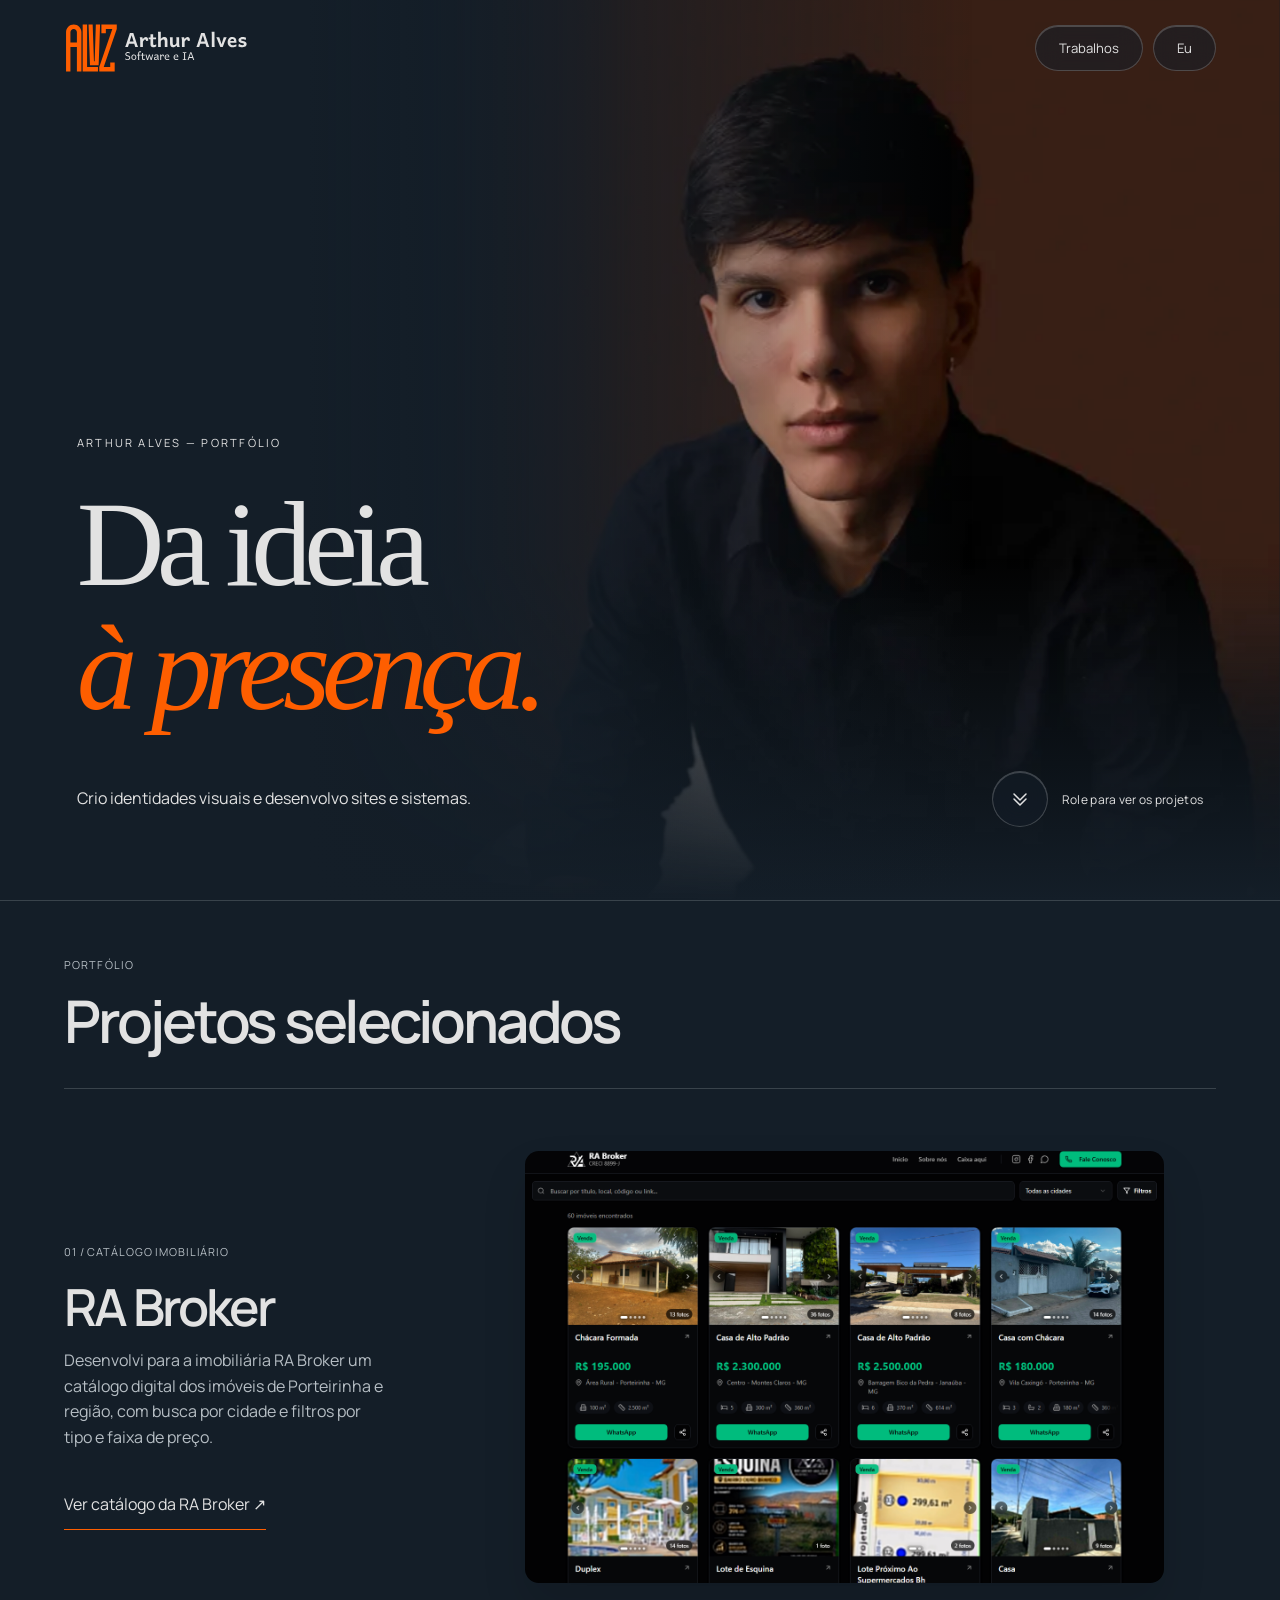
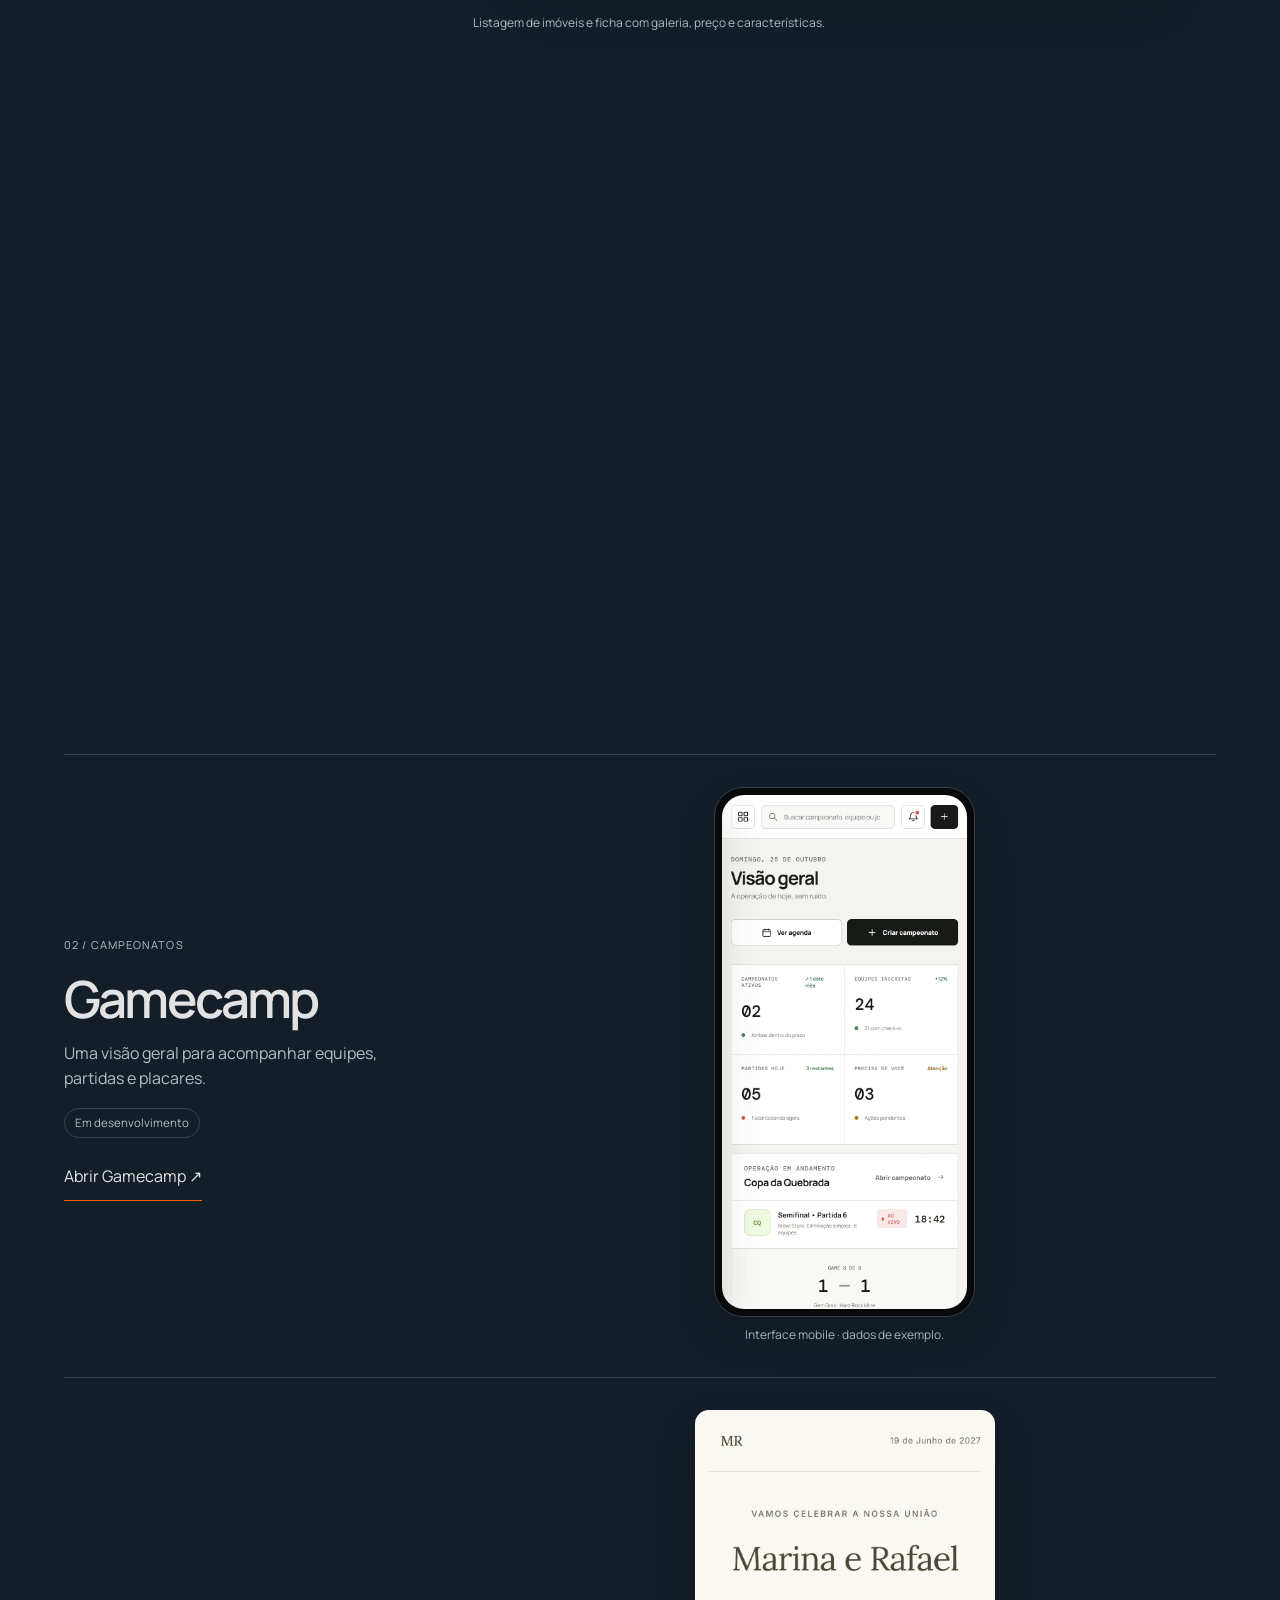
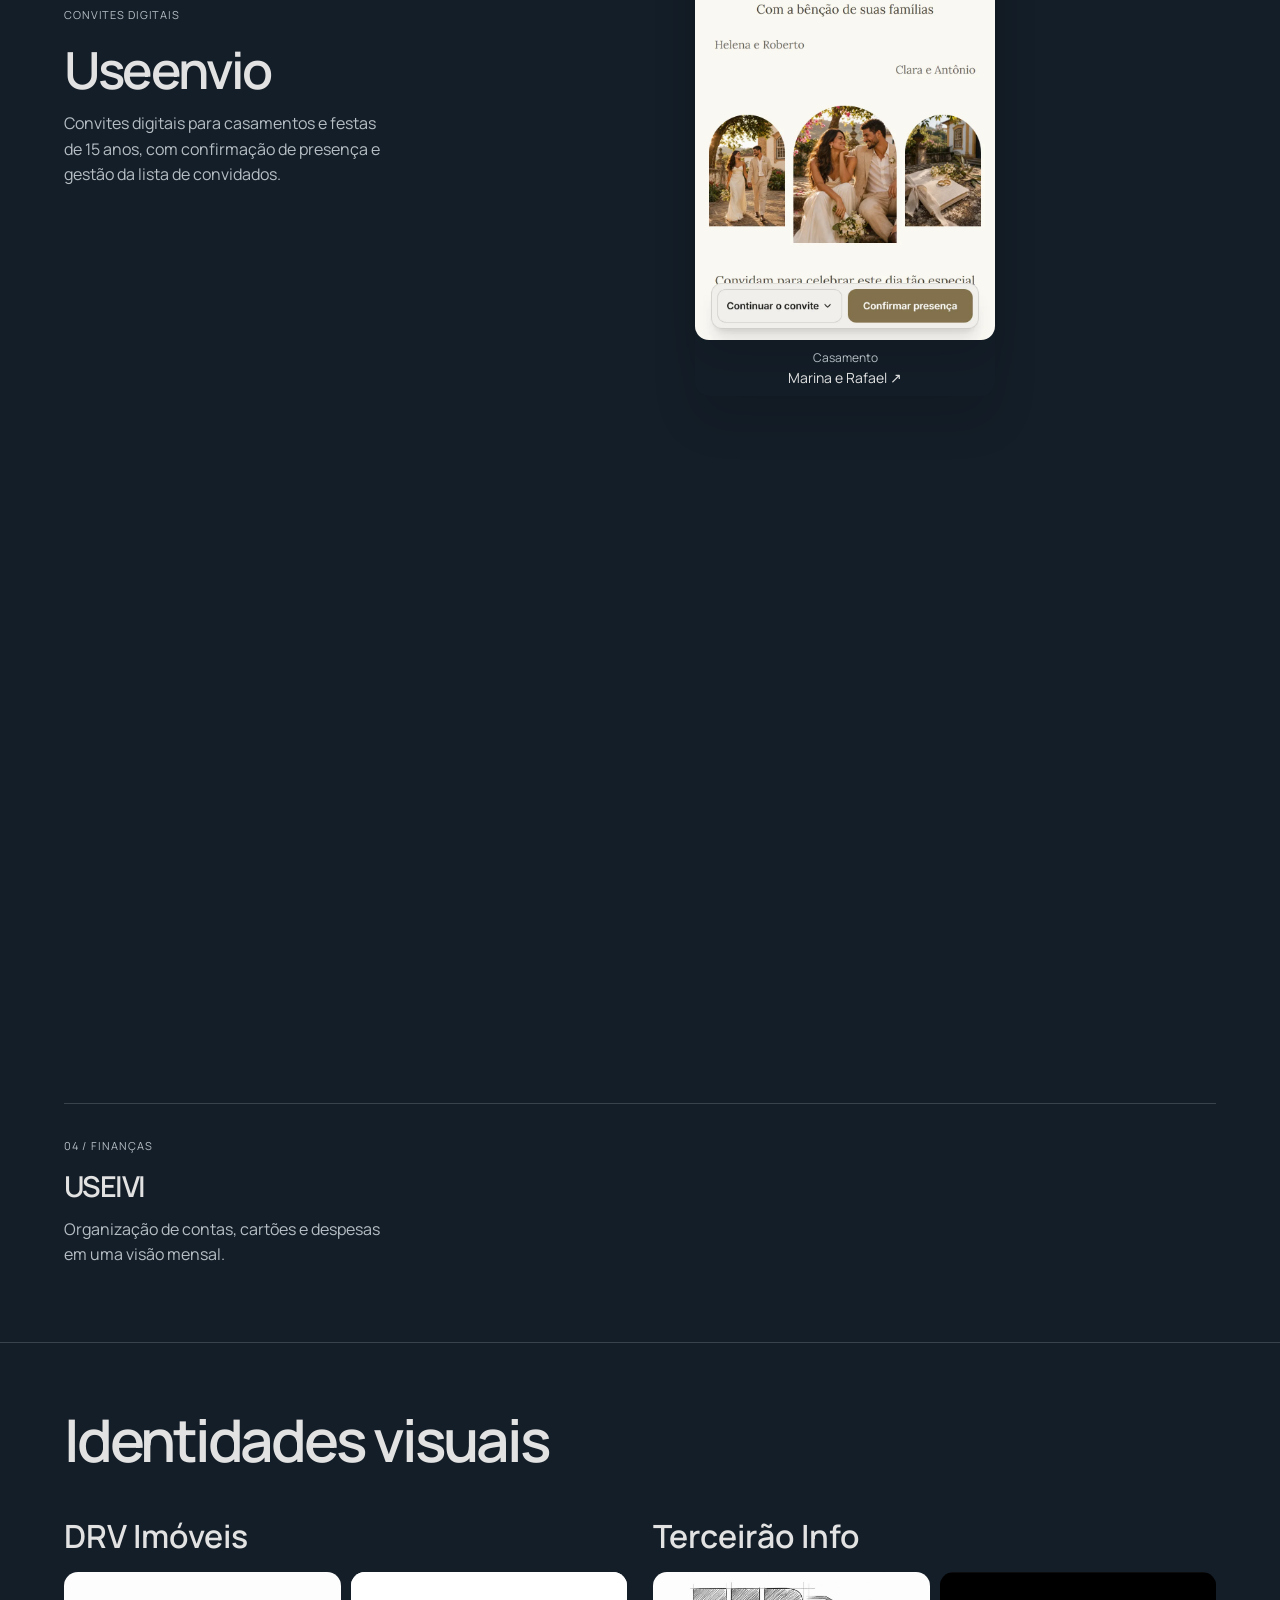
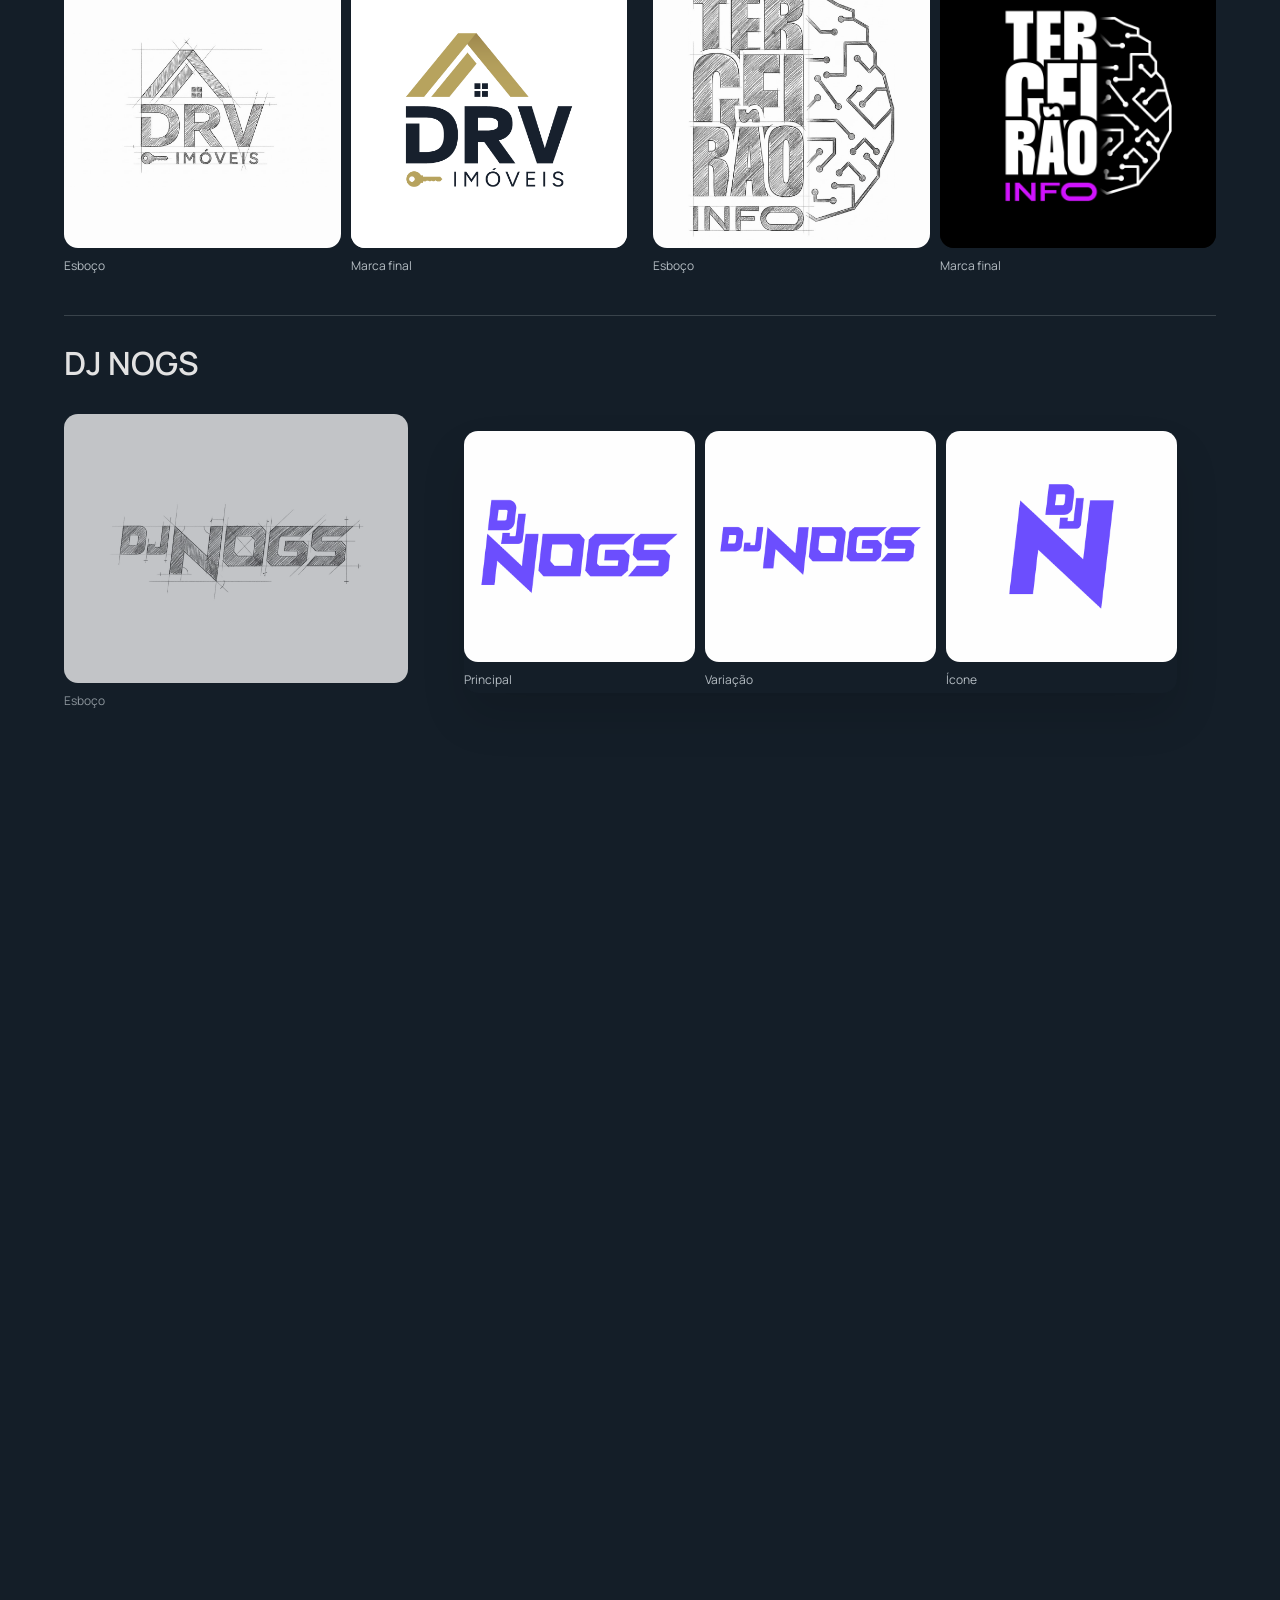
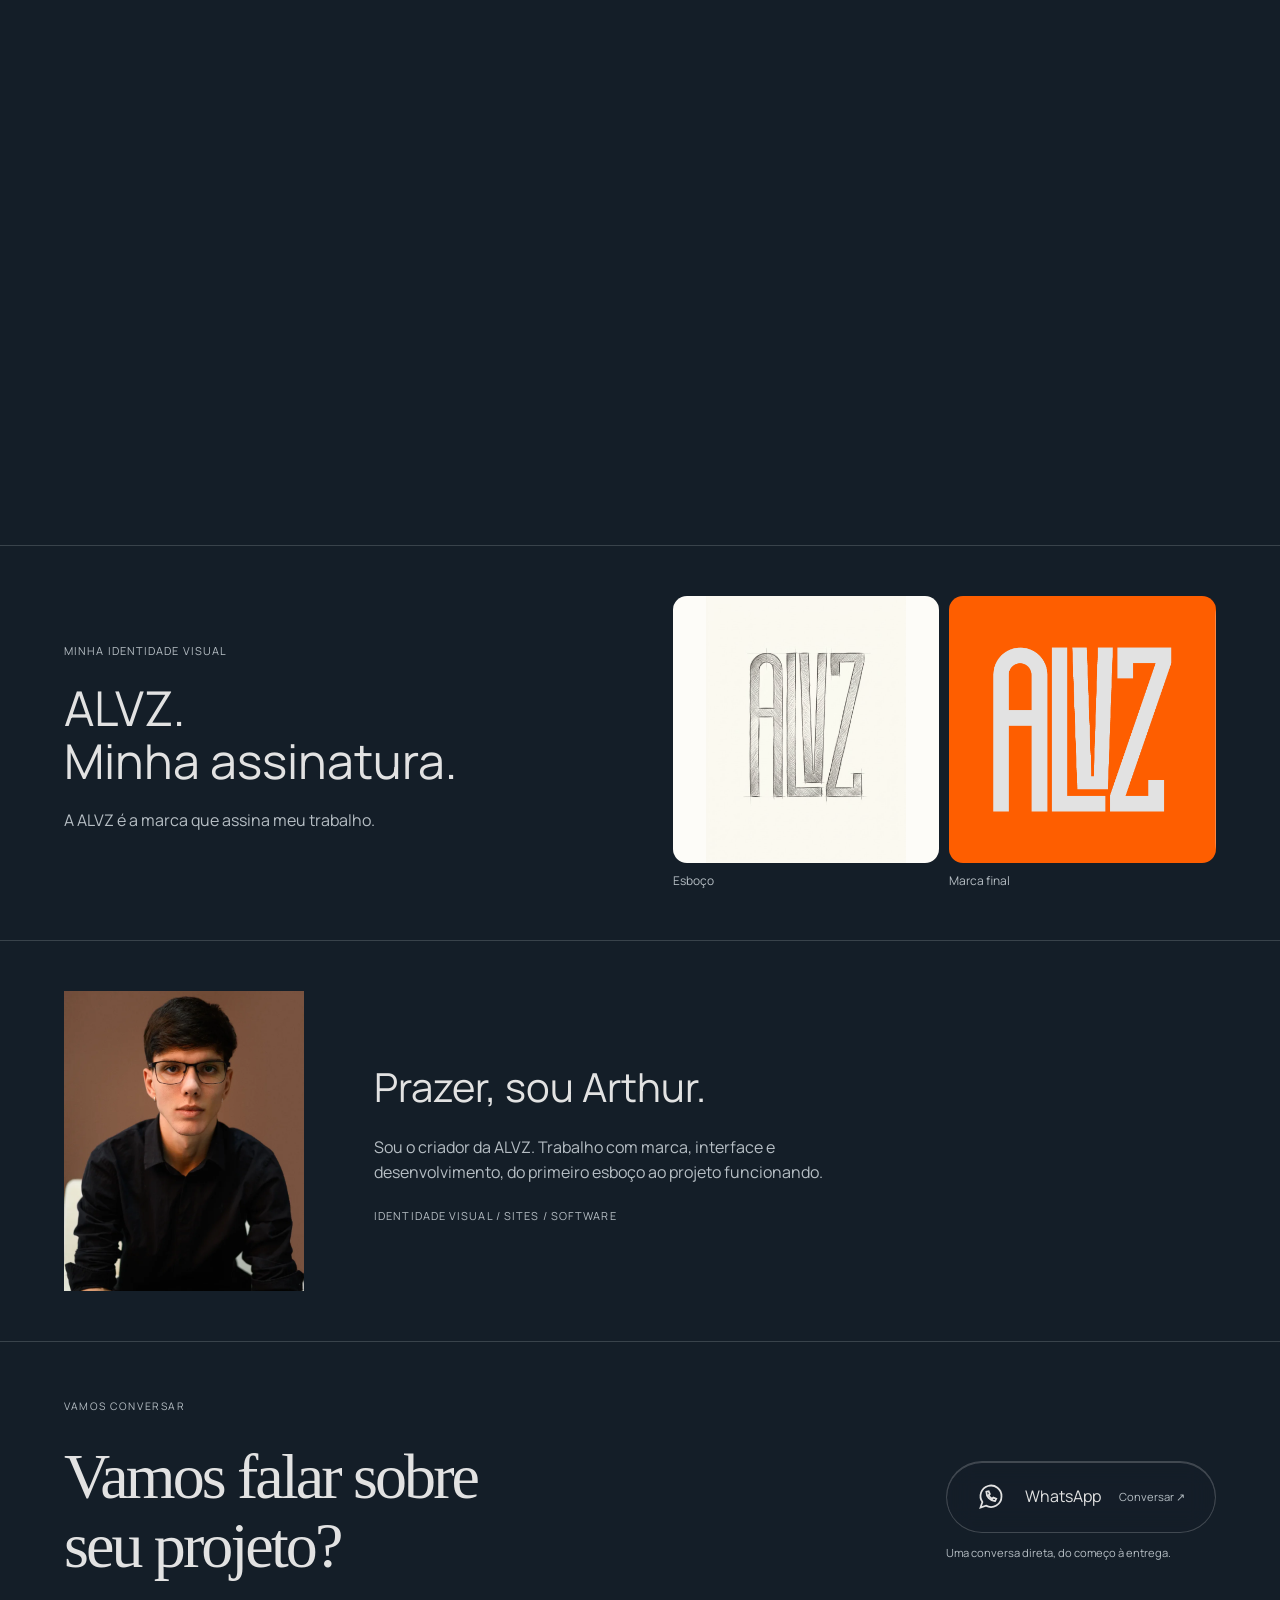
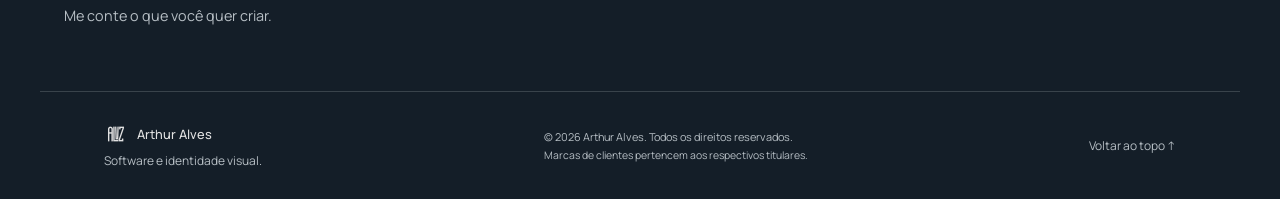
==== commit 6dd25904: "Restore the 3D invitation showcase" ====
--- a/index.html
+++ b/index.html
@@ -1,5 +1,5 @@
 <!doctype html>
-<html lang="pt-BR"><head><meta charset="utf-8"><meta name="viewport" content="width=device-width,initial-scale=1"><title>Arthur Alves | Sites, Sistemas e Identidade Visual — ALVZ</title><meta name="description" content="Conheça o trabalho de Arthur Alves, criador da ALVZ: identidade visual, desenvolvimento de sites e sistemas."><link rel="stylesheet" href="minimal.css"><link rel="stylesheet" href="portfolio.css"><link rel="stylesheet" href="motion.css"><link rel="stylesheet" href="inline.css"><link rel="stylesheet" href="hero-polish.css?v=scroll-cue"><link rel="stylesheet" href="contact.css"><link rel="stylesheet" href="layout-motion.css"><link rel="icon" type="image/svg+xml" href="assets/alvz-icon.svg?v=white"><link rel="stylesheet" href="project-showcase.css"><link rel="stylesheet" href="brand-display.css?v=invitation-models"><link rel="stylesheet" href="scroll-scenes.css?v=orbit3"></head><body>
+<html lang="pt-BR"><head><meta charset="utf-8"><meta name="viewport" content="width=device-width,initial-scale=1"><title>Arthur Alves | Sites, Sistemas e Identidade Visual — ALVZ</title><meta name="description" content="Conheça o trabalho de Arthur Alves, criador da ALVZ: identidade visual, desenvolvimento de sites e sistemas."><link rel="stylesheet" href="minimal.css"><link rel="stylesheet" href="portfolio.css"><link rel="stylesheet" href="motion.css"><link rel="stylesheet" href="inline.css"><link rel="stylesheet" href="hero-polish.css?v=scroll-cue"><link rel="stylesheet" href="contact.css"><link rel="stylesheet" href="layout-motion.css"><link rel="icon" type="image/svg+xml" href="assets/alvz-icon.svg?v=white"><link rel="stylesheet" href="project-showcase.css"><link rel="stylesheet" href="brand-display.css?v=invitation-models"><link rel="stylesheet" href="scroll-scenes.css?v=invitation-orbit"></head><body>
 <header><a href="#"><img src="assets/alvz-signature.svg" alt="Arthur Alves — Software e IA" width="210" height="62"></a><nav><a href="#projetos">Trabalhos</a><a href="#sobre">Eu</a></nav></header>
 <main><section class="motion-hero"><picture><source media="(min-width: 1000px)" srcset="assets/arthur-desktop.webp"><img class="hero-photo" src="assets/arthur.webp" srcset="assets/arthur-600.webp 600w, assets/arthur.webp 1200w" sizes="100vw" alt="Arthur Alves" width="1200" height="1804" fetchpriority="high"></picture><div class="hero-shade"></div><div class="hero-editorial"><p>ARTHUR ALVES — PORTFÓLIO</p><h1>Da ideia<br><em>à presença.</em></h1><div class="hero-bottom"><p>Crio identidades visuais e desenvolvo sites e sistemas.</p><div class="scroll-cue"><span class="scroll-orbit" aria-hidden="true"><svg viewBox="0 0 24 24" fill="none" stroke="currentColor" stroke-width="1.5" stroke-linecap="round" stroke-linejoin="round"><path d="m6 7 6 6 6-6M6 12l6 6 6-6"/></svg></span><span class="scroll-label">Role para ver os projetos</span></div></div></div></section>
 <section id="projetos" class="project-showcase" aria-labelledby="projects-title">
@@ -45,4 +45,4 @@
   <div class="dj-heading"><h3>DJ NOGS</h3><div class="project-steps dj-controls" role="group" aria-label="Famílias de cor DJ NOGS" hidden><button type="button" data-family="purple" aria-pressed="true">Roxo</button><button type="button" data-family="gradient" aria-pressed="false">Degradê</button><button type="button" data-family="white" aria-pressed="false">Branco</button></div></div>
   <div class="dj-layout"><figure class="dj-sketch"><div class="identity-plate plate-sketch"><img src="assets/dj-nogs-sketch.png" alt="Esboço horizontal DJ NOGS" loading="lazy"></div><figcaption>Esboço</figcaption></figure>
   <div id="dj-family" class="dj-family"><div class="dj-variants dj-purple" data-family-panel="purple" aria-label="Família Roxo"><figure><div class="identity-plate"><img src="assets/dj-purple-main.webp" alt="DJ NOGS: principal — roxo" width="720" height="720" loading="lazy"></div><figcaption>Principal</figcaption></figure><figure><div class="identity-plate"><img src="assets/dj-purple-variation.webp" alt="DJ NOGS: variação — roxo" width="720" height="720" loading="lazy"></div><figcaption>Variação</figcaption></figure><figure><div class="identity-plate"><img src="assets/dj-purple-icon.webp" alt="DJ NOGS: ícone — roxo" width="720" height="720" loading="lazy"></div><figcaption>Ícone</figcaption></figure></div><div class="dj-variants dj-gradient" data-family-panel="gradient" aria-label="Família Degradê" hidden><figure><div class="identity-plate"><img src="assets/dj-gradient-main.webp" alt="DJ NOGS: principal — degradê" width="720" height="720" loading="lazy"></div><figcaption>Principal</figcaption></figure><figure><div class="identity-plate"><img src="assets/dj-gradient-variation.webp" alt="DJ NOGS: variação — degradê" width="720" height="720" loading="lazy"></div><figcaption>Variação</figcaption></figure><figure><div class="identity-plate"><img src="assets/dj-gradient-icon.webp" alt="DJ NOGS: ícone — degradê" width="720" height="720" loading="lazy"></div><figcaption>Ícone</figcaption></figure></div><div class="dj-variants dj-white" data-family-panel="white" aria-label="Família Branco" hidden><figure><div class="identity-plate"><img src="assets/dj-white-main.webp" alt="DJ NOGS: principal — branco" width="720" height="720" loading="lazy"></div><figcaption>Principal</figcaption></figure><figure><div class="identity-plate"><img src="assets/dj-white-variation.webp" alt="DJ NOGS: variação — branco" width="720" height="720" loading="lazy"></div><figcaption>Variação</figcaption></figure><figure><div class="identity-plate"><img src="assets/dj-white-icon.webp" alt="DJ NOGS: ícone — branco" width="720" height="720" loading="lazy"></div><figcaption>Ícone</figcaption></figure></div></div></div>
-</article></div></section><section class="studio-brand"><div><small>MINHA IDENTIDADE VISUAL</small><h2>ALVZ.<br>Minha assinatura.</h2><p>A ALVZ é a marca que assina meu trabalho.</p></div><div class="brand-mark"><article class="identity-pair brand-inline alvz-identity"><h3>ALVZ</h3><div class="identity-plates"><figure><div class="identity-plate plate-sketch"><img src="assets/alvz-sketch.png" alt="Esboço da identidade ALVZ" loading="lazy"></div><figcaption>Esboço</figcaption></figure><figure><div class="identity-plate plate-final"><img src="assets/brand.png" alt="Marca final ALVZ" loading="lazy"></div><figcaption>Marca final</figcaption></figure></div></article></div></section><section id="sobre" class="about"><img src="assets/arthur-about.webp" alt="Arthur Alves, de óculos" width="720" height="1082" loading="lazy"><div><h2>Prazer, sou Arthur.</h2><p>Sou o criador da ALVZ. Trabalho com marca, interface e desenvolvimento, do primeiro esboço ao projeto funcionando.</p><small>IDENTIDADE VISUAL / SITES / SOFTWARE</small></div></section><section id="contato" class="contact-section" aria-labelledby="contact-title"><div><small>VAMOS CONVERSAR</small><h2 id="contact-title">Vamos falar sobre<br>seu projeto?</h2><p>Me conte o que você quer criar.</p></div><div class="contact-action"><a class="whatsapp-link" href="https://wa.me/5538988421263" aria-describedby="contact-status"><svg aria-hidden="true" viewBox="0 0 24 24" fill="none" stroke="currentColor" stroke-width="1.5"><path d="M21 11.5a9 9 0 0 1-13.3 7.9L3 21l1.6-4.7A9 9 0 1 1 21 11.5Z"/><path d="M8 7.5c0 4.5 3 7.5 7.5 8l1-2-2.5-1-.8 1c-1.6-.6-2.6-1.6-3.2-3.2l1-.8L10 7Z"/></svg><span>WhatsApp <small>Conversar ↗</small></span></a><p id="contact-status">Uma conversa direta, do começo à entrega.</p></div></section></main><footer class="site-footer"><div><strong class="footer-signature"><img src="assets/alvz-footer.webp" alt="ALVZ" width="24" height="24">Arthur Alves</strong><span>Software e identidade visual.</span></div><p>© 2026 Arthur Alves. Todos os direitos reservados.<br><small>Marcas de clientes pertencem aos respectivos titulares.</small></p><a href="#">Voltar ao topo ↑</a></footer><script src="motion.js"></script><script src="inline.js?v=ra-broker"></script><script src="contact-config.js"></script><script src="contact.js"></script><script src="layout-motion.js"></script><script src="scroll-scenes.js?v=ra-broker"></script></body></html>
+</article></div></section><section class="studio-brand"><div><small>MINHA IDENTIDADE VISUAL</small><h2>ALVZ.<br>Minha assinatura.</h2><p>A ALVZ é a marca que assina meu trabalho.</p></div><div class="brand-mark"><article class="identity-pair brand-inline alvz-identity"><h3>ALVZ</h3><div class="identity-plates"><figure><div class="identity-plate plate-sketch"><img src="assets/alvz-sketch.png" alt="Esboço da identidade ALVZ" loading="lazy"></div><figcaption>Esboço</figcaption></figure><figure><div class="identity-plate plate-final"><img src="assets/brand.png" alt="Marca final ALVZ" loading="lazy"></div><figcaption>Marca final</figcaption></figure></div></article></div></section><section id="sobre" class="about"><img src="assets/arthur-about.webp" alt="Arthur Alves, de óculos" width="720" height="1082" loading="lazy"><div><h2>Prazer, sou Arthur.</h2><p>Sou o criador da ALVZ. Trabalho com marca, interface e desenvolvimento, do primeiro esboço ao projeto funcionando.</p><small>IDENTIDADE VISUAL / SITES / SOFTWARE</small></div></section><section id="contato" class="contact-section" aria-labelledby="contact-title"><div><small>VAMOS CONVERSAR</small><h2 id="contact-title">Vamos falar sobre<br>seu projeto?</h2><p>Me conte o que você quer criar.</p></div><div class="contact-action"><a class="whatsapp-link" href="https://wa.me/5538988421263" aria-describedby="contact-status"><svg aria-hidden="true" viewBox="0 0 24 24" fill="none" stroke="currentColor" stroke-width="1.5"><path d="M21 11.5a9 9 0 0 1-13.3 7.9L3 21l1.6-4.7A9 9 0 1 1 21 11.5Z"/><path d="M8 7.5c0 4.5 3 7.5 7.5 8l1-2-2.5-1-.8 1c-1.6-.6-2.6-1.6-3.2-3.2l1-.8L10 7Z"/></svg><span>WhatsApp <small>Conversar ↗</small></span></a><p id="contact-status">Uma conversa direta, do começo à entrega.</p></div></section></main><footer class="site-footer"><div><strong class="footer-signature"><img src="assets/alvz-footer.webp" alt="ALVZ" width="24" height="24">Arthur Alves</strong><span>Software e identidade visual.</span></div><p>© 2026 Arthur Alves. Todos os direitos reservados.<br><small>Marcas de clientes pertencem aos respectivos titulares.</small></p><a href="#">Voltar ao topo ↑</a></footer><script src="motion.js"></script><script src="inline.js?v=ra-broker"></script><script src="contact-config.js"></script><script src="contact.js"></script><script src="layout-motion.js"></script><script src="scroll-scenes.js?v=invitation-orbit"></script></body></html>
--- a/scroll-scenes.css
+++ b/scroll-scenes.css
@@ -18,10 +18,20 @@
 .scene-active .dj-sketch { opacity: .75; }
 .scene-active .dj-family { margin: 28px 5%; }
 .scene-active .dj-variants { background: var(--bg); padding-bottom: 4px; }
+.scene-active .invitation-gallery {
+  grid-template-columns: minmax(0, 1fr);
+  width: min(84%, 35svh, 300px);
+  transform-style: flat;
+}
+.scene-active .invitation-preview {
+  background: var(--bg);
+  padding-bottom: 6px;
+}
 .scene-sticky .feature-copy > small { letter-spacing: .08em; }
 
 @media (max-width: 760px) {
   .scene-active .project-frame .scene-stack { width: 88%; }
+  .scene-active .invitation-gallery { width: min(78%, 24svh, 300px); }
   .scene-sticky.project-feature { padding-block: 18px; }
   .scene-sticky .feature-copy h3 { margin-block: 8px; }
   .scene-sticky .feature-copy p { margin-bottom: 8px; }
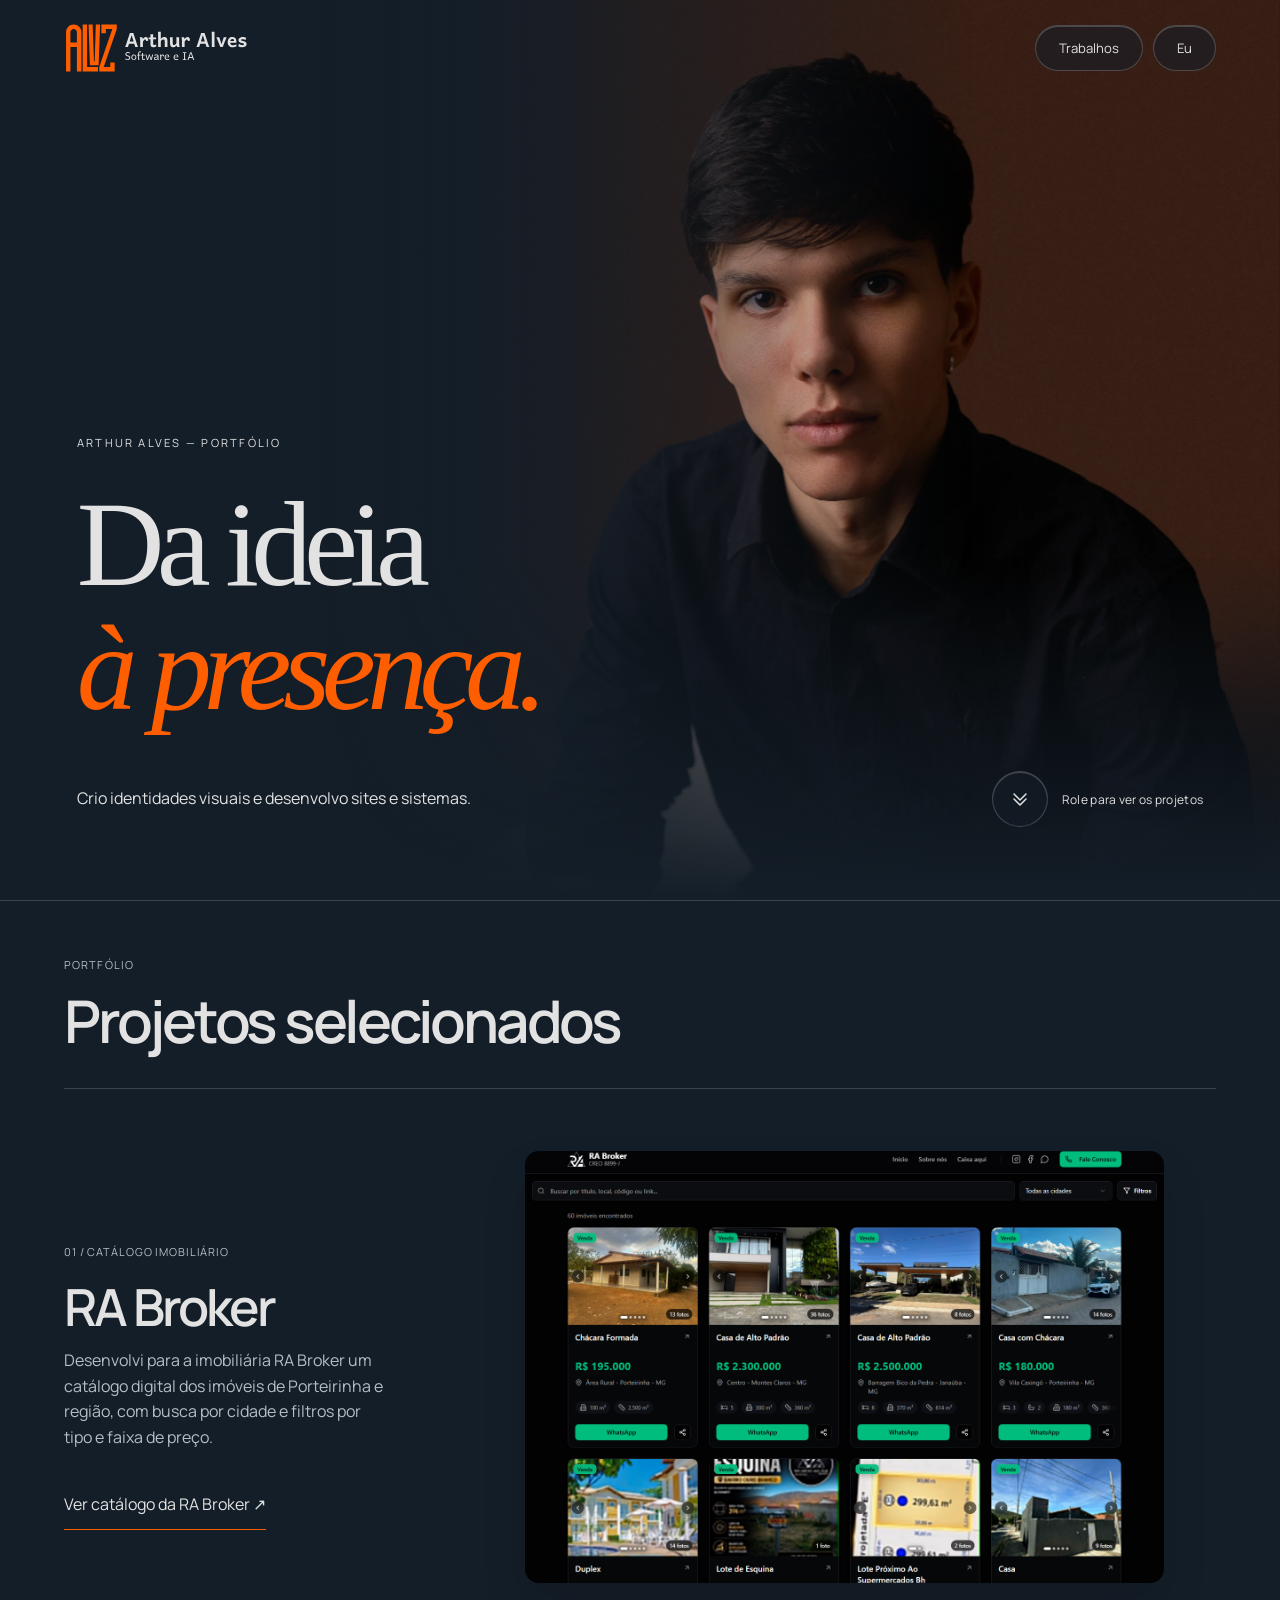
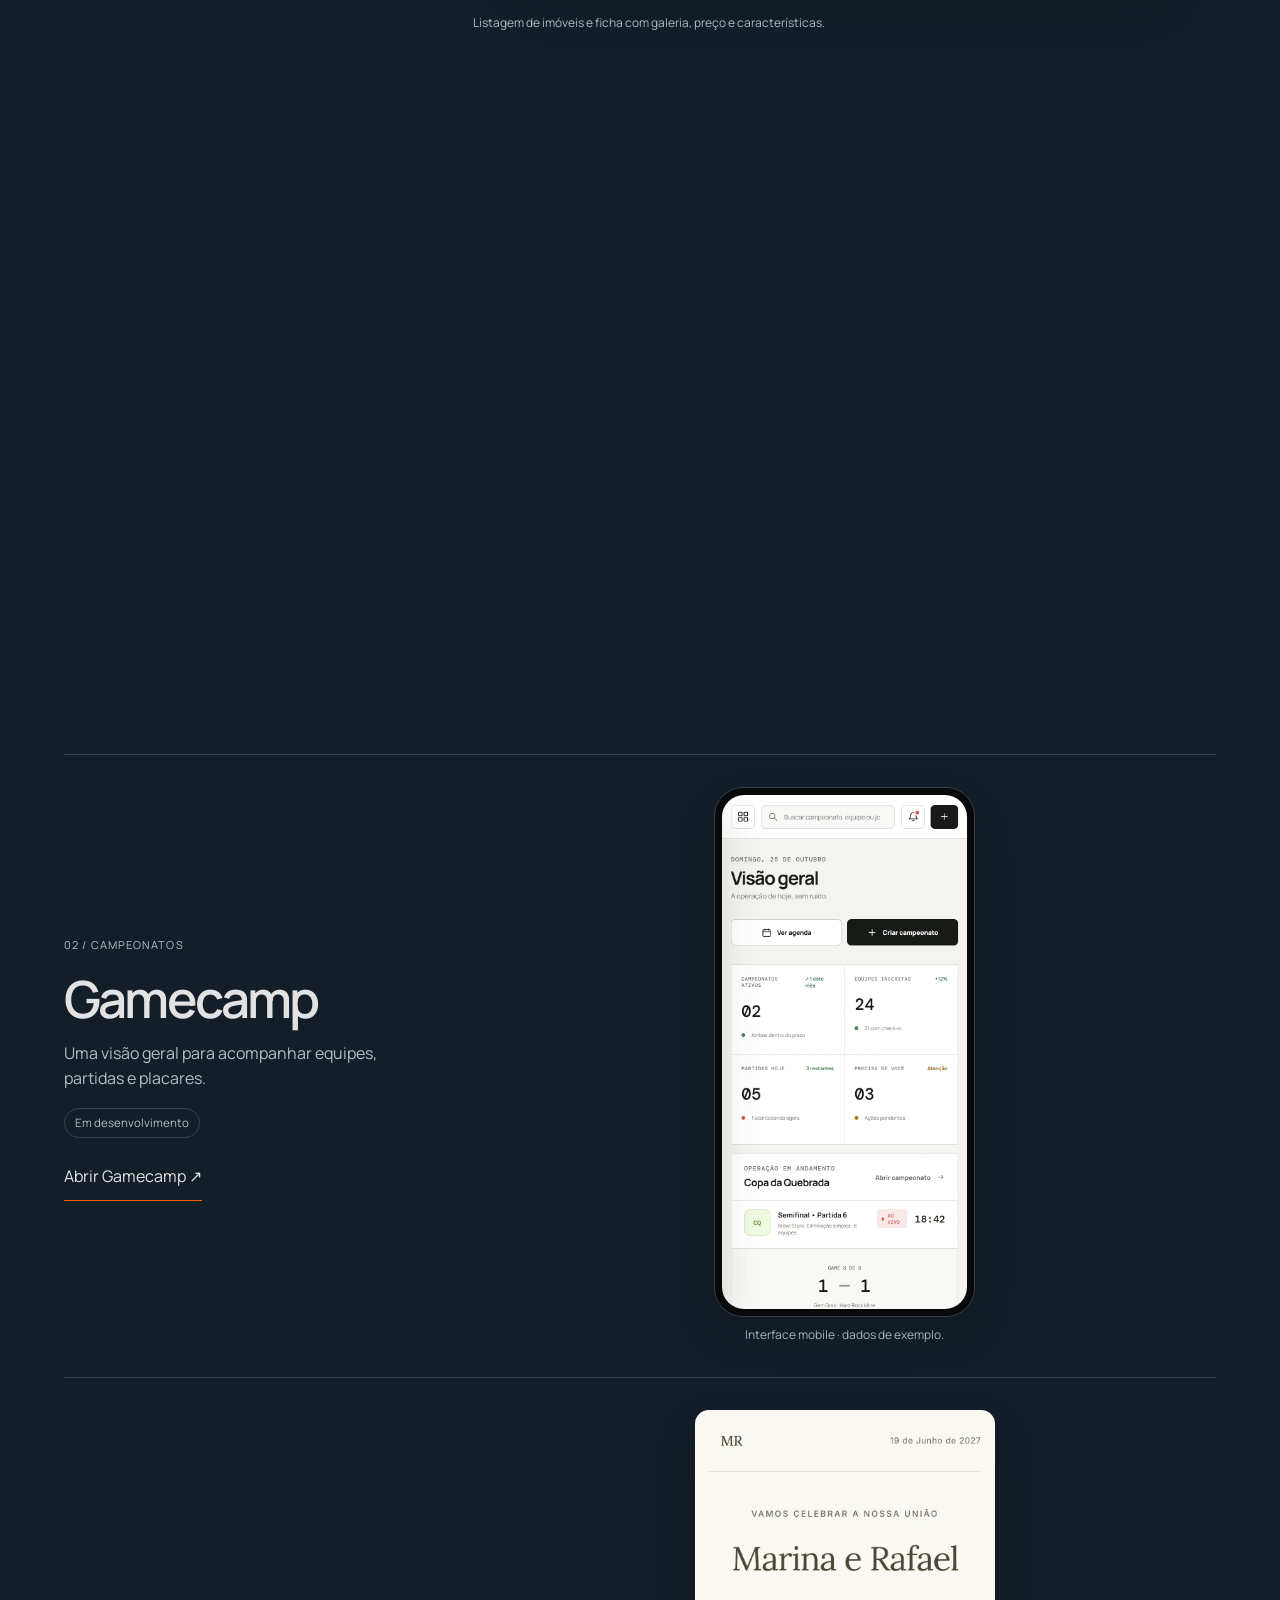
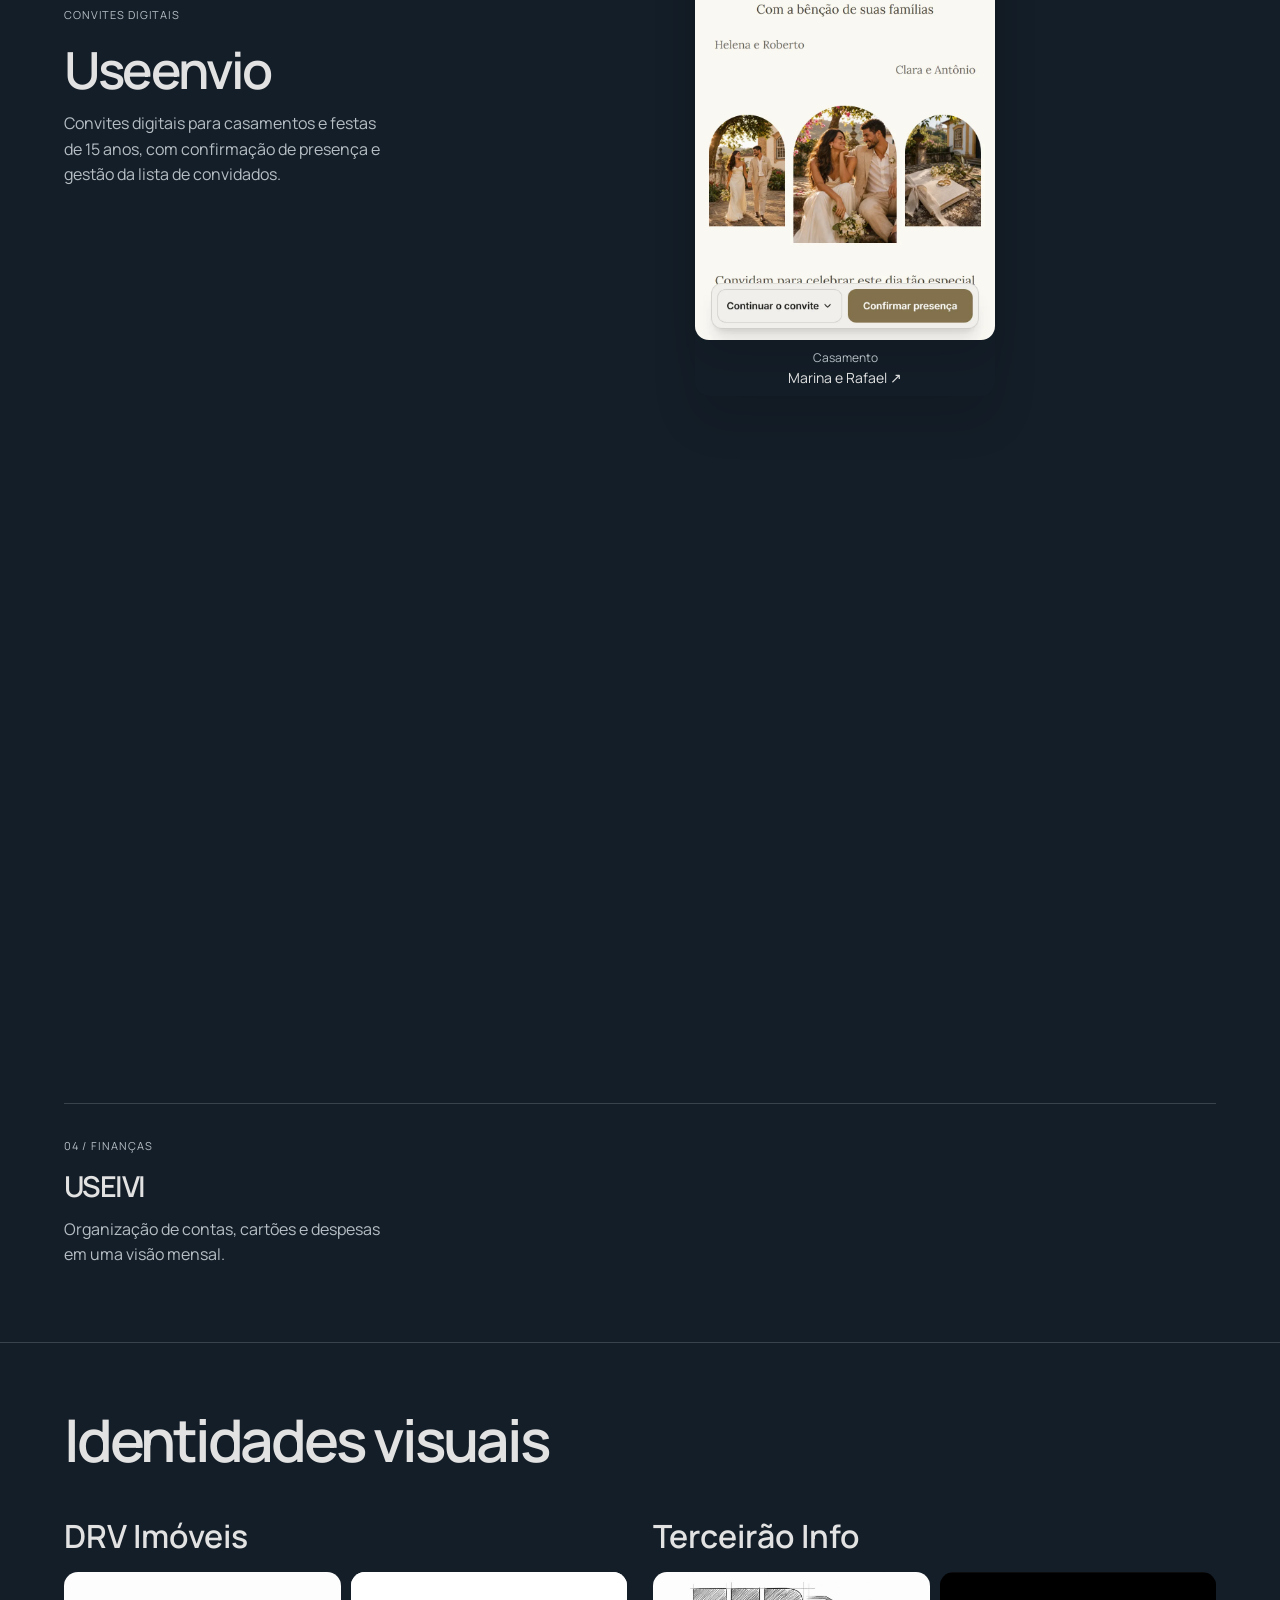
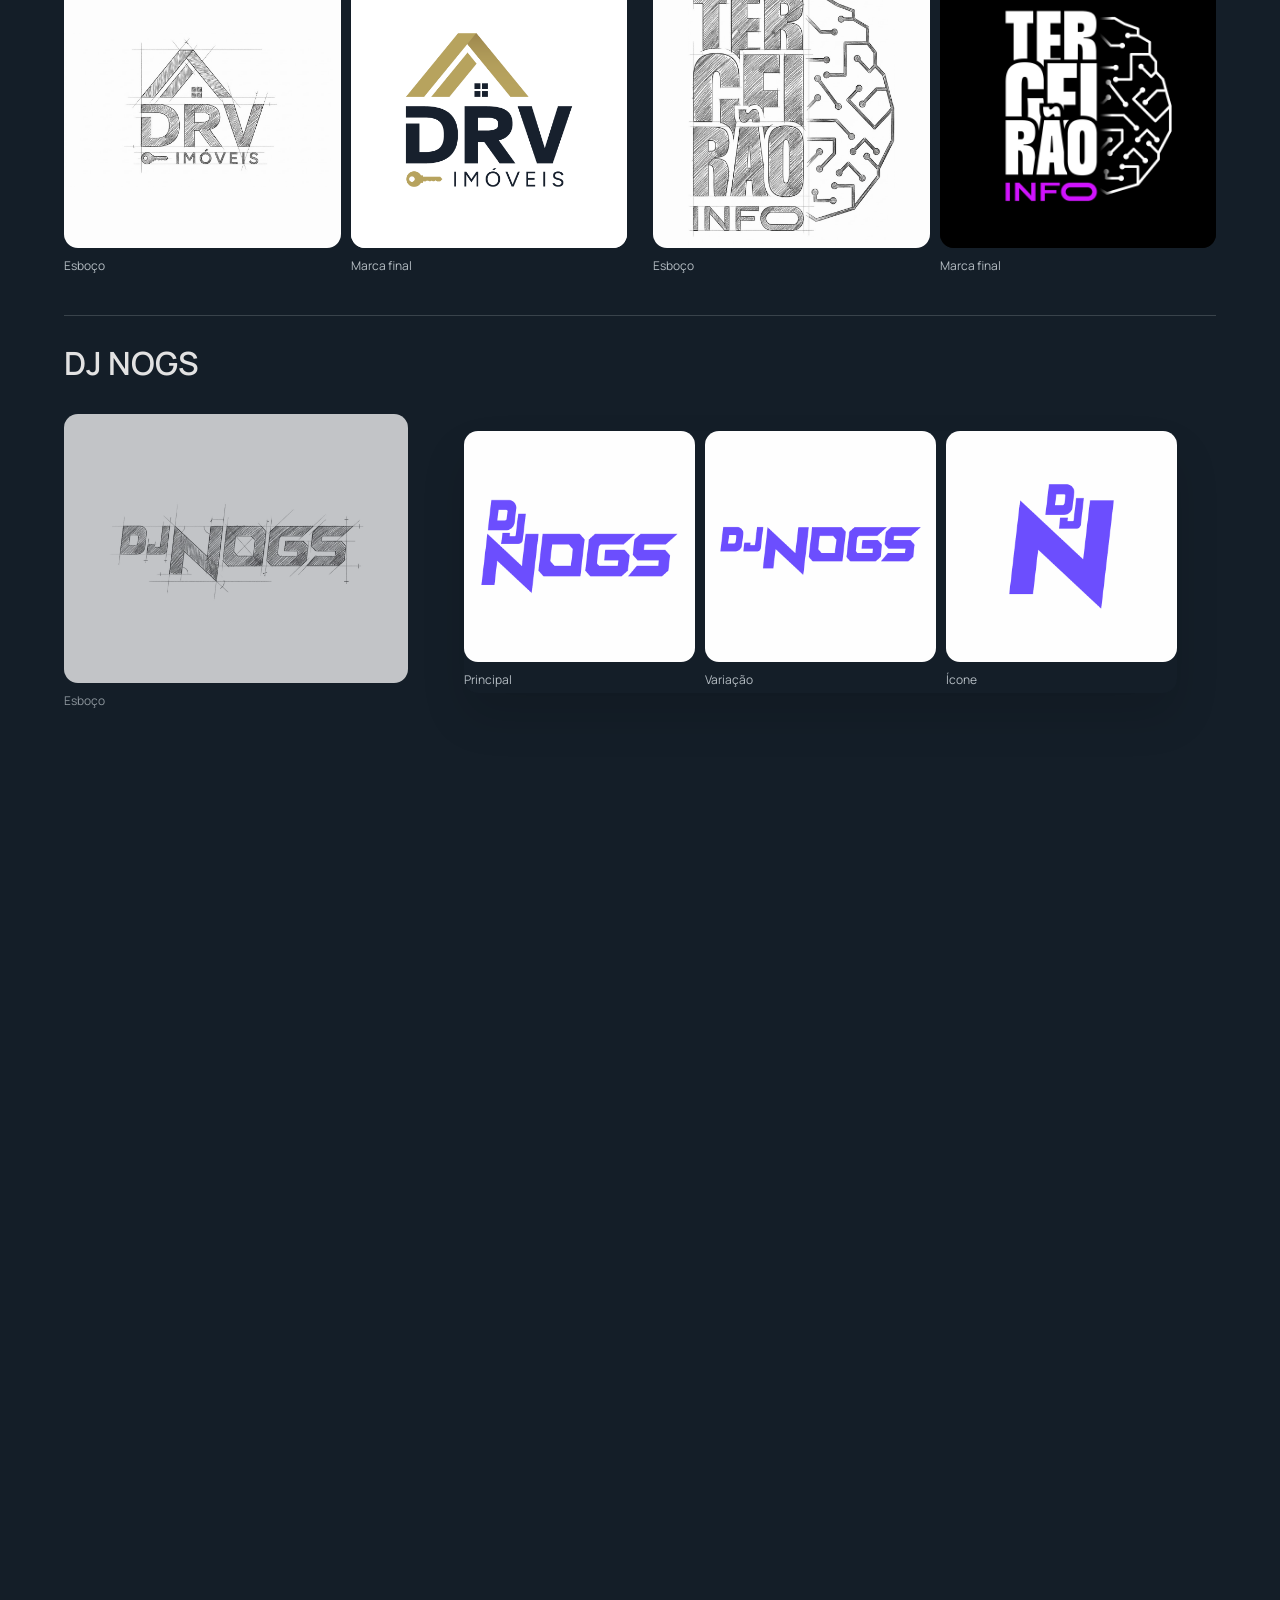
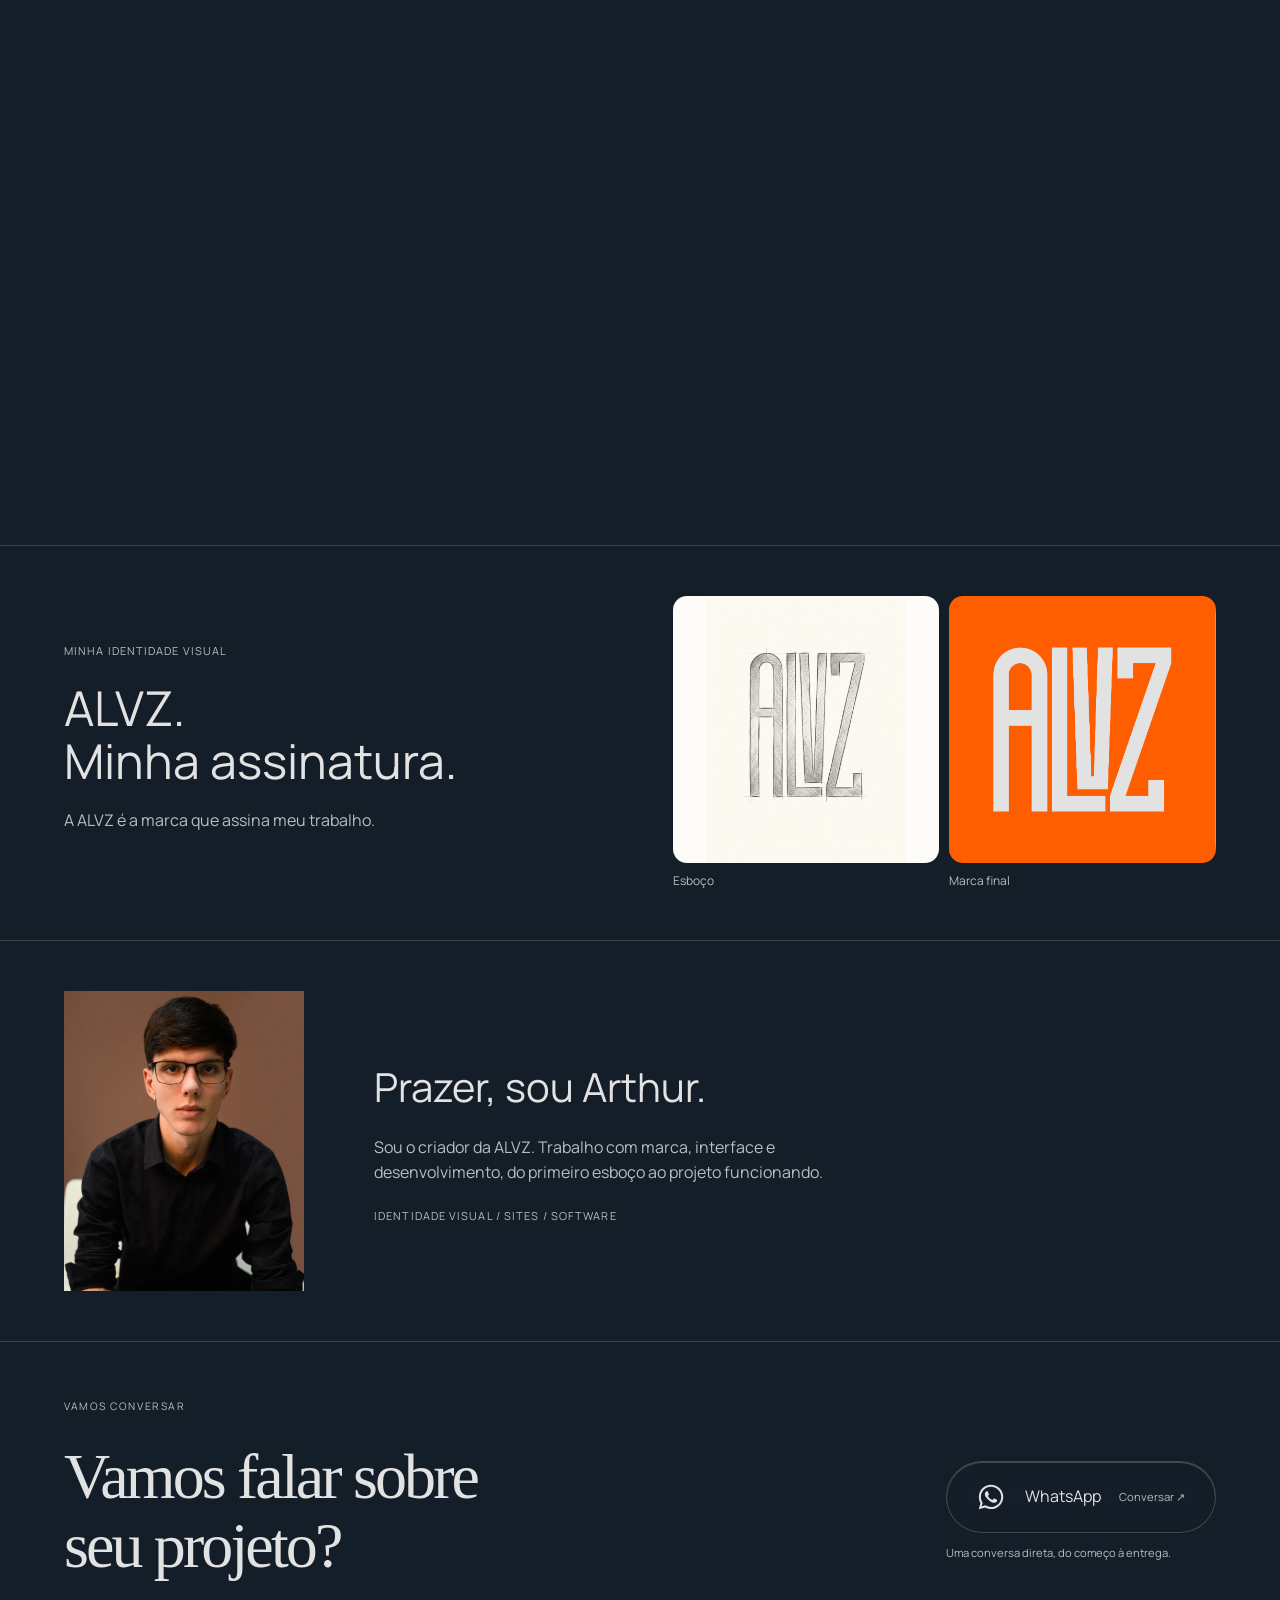
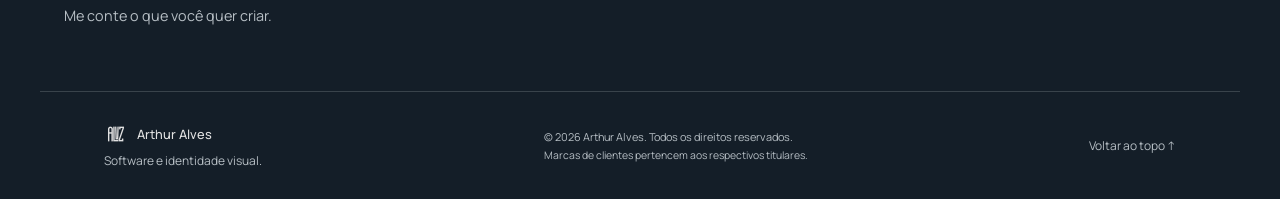
==== commit a760edae: "Use the Font Awesome WhatsApp brand icon" ====
--- a/index.html
+++ b/index.html
@@ -45,4 +45,4 @@
   <div class="dj-heading"><h3>DJ NOGS</h3><div class="project-steps dj-controls" role="group" aria-label="Famílias de cor DJ NOGS" hidden><button type="button" data-family="purple" aria-pressed="true">Roxo</button><button type="button" data-family="gradient" aria-pressed="false">Degradê</button><button type="button" data-family="white" aria-pressed="false">Branco</button></div></div>
   <div class="dj-layout"><figure class="dj-sketch"><div class="identity-plate plate-sketch"><img src="assets/dj-nogs-sketch.png" alt="Esboço horizontal DJ NOGS" loading="lazy"></div><figcaption>Esboço</figcaption></figure>
   <div id="dj-family" class="dj-family"><div class="dj-variants dj-purple" data-family-panel="purple" aria-label="Família Roxo"><figure><div class="identity-plate"><img src="assets/dj-purple-main.webp" alt="DJ NOGS: principal — roxo" width="720" height="720" loading="lazy"></div><figcaption>Principal</figcaption></figure><figure><div class="identity-plate"><img src="assets/dj-purple-variation.webp" alt="DJ NOGS: variação — roxo" width="720" height="720" loading="lazy"></div><figcaption>Variação</figcaption></figure><figure><div class="identity-plate"><img src="assets/dj-purple-icon.webp" alt="DJ NOGS: ícone — roxo" width="720" height="720" loading="lazy"></div><figcaption>Ícone</figcaption></figure></div><div class="dj-variants dj-gradient" data-family-panel="gradient" aria-label="Família Degradê" hidden><figure><div class="identity-plate"><img src="assets/dj-gradient-main.webp" alt="DJ NOGS: principal — degradê" width="720" height="720" loading="lazy"></div><figcaption>Principal</figcaption></figure><figure><div class="identity-plate"><img src="assets/dj-gradient-variation.webp" alt="DJ NOGS: variação — degradê" width="720" height="720" loading="lazy"></div><figcaption>Variação</figcaption></figure><figure><div class="identity-plate"><img src="assets/dj-gradient-icon.webp" alt="DJ NOGS: ícone — degradê" width="720" height="720" loading="lazy"></div><figcaption>Ícone</figcaption></figure></div><div class="dj-variants dj-white" data-family-panel="white" aria-label="Família Branco" hidden><figure><div class="identity-plate"><img src="assets/dj-white-main.webp" alt="DJ NOGS: principal — branco" width="720" height="720" loading="lazy"></div><figcaption>Principal</figcaption></figure><figure><div class="identity-plate"><img src="assets/dj-white-variation.webp" alt="DJ NOGS: variação — branco" width="720" height="720" loading="lazy"></div><figcaption>Variação</figcaption></figure><figure><div class="identity-plate"><img src="assets/dj-white-icon.webp" alt="DJ NOGS: ícone — branco" width="720" height="720" loading="lazy"></div><figcaption>Ícone</figcaption></figure></div></div></div>
-</article></div></section><section class="studio-brand"><div><small>MINHA IDENTIDADE VISUAL</small><h2>ALVZ.<br>Minha assinatura.</h2><p>A ALVZ é a marca que assina meu trabalho.</p></div><div class="brand-mark"><article class="identity-pair brand-inline alvz-identity"><h3>ALVZ</h3><div class="identity-plates"><figure><div class="identity-plate plate-sketch"><img src="assets/alvz-sketch.png" alt="Esboço da identidade ALVZ" loading="lazy"></div><figcaption>Esboço</figcaption></figure><figure><div class="identity-plate plate-final"><img src="assets/brand.png" alt="Marca final ALVZ" loading="lazy"></div><figcaption>Marca final</figcaption></figure></div></article></div></section><section id="sobre" class="about"><img src="assets/arthur-about.webp" alt="Arthur Alves, de óculos" width="720" height="1082" loading="lazy"><div><h2>Prazer, sou Arthur.</h2><p>Sou o criador da ALVZ. Trabalho com marca, interface e desenvolvimento, do primeiro esboço ao projeto funcionando.</p><small>IDENTIDADE VISUAL / SITES / SOFTWARE</small></div></section><section id="contato" class="contact-section" aria-labelledby="contact-title"><div><small>VAMOS CONVERSAR</small><h2 id="contact-title">Vamos falar sobre<br>seu projeto?</h2><p>Me conte o que você quer criar.</p></div><div class="contact-action"><a class="whatsapp-link" href="https://wa.me/5538988421263" aria-describedby="contact-status"><svg aria-hidden="true" viewBox="0 0 24 24" fill="none" stroke="currentColor" stroke-width="1.5"><path d="M21 11.5a9 9 0 0 1-13.3 7.9L3 21l1.6-4.7A9 9 0 1 1 21 11.5Z"/><path d="M8 7.5c0 4.5 3 7.5 7.5 8l1-2-2.5-1-.8 1c-1.6-.6-2.6-1.6-3.2-3.2l1-.8L10 7Z"/></svg><span>WhatsApp <small>Conversar ↗</small></span></a><p id="contact-status">Uma conversa direta, do começo à entrega.</p></div></section></main><footer class="site-footer"><div><strong class="footer-signature"><img src="assets/alvz-footer.webp" alt="ALVZ" width="24" height="24">Arthur Alves</strong><span>Software e identidade visual.</span></div><p>© 2026 Arthur Alves. Todos os direitos reservados.<br><small>Marcas de clientes pertencem aos respectivos titulares.</small></p><a href="#">Voltar ao topo ↑</a></footer><script src="motion.js"></script><script src="inline.js?v=ra-broker"></script><script src="contact-config.js"></script><script src="contact.js"></script><script src="layout-motion.js"></script><script src="scroll-scenes.js?v=invitation-orbit"></script></body></html>
+</article></div></section><section class="studio-brand"><div><small>MINHA IDENTIDADE VISUAL</small><h2>ALVZ.<br>Minha assinatura.</h2><p>A ALVZ é a marca que assina meu trabalho.</p></div><div class="brand-mark"><article class="identity-pair brand-inline alvz-identity"><h3>ALVZ</h3><div class="identity-plates"><figure><div class="identity-plate plate-sketch"><img src="assets/alvz-sketch.png" alt="Esboço da identidade ALVZ" loading="lazy"></div><figcaption>Esboço</figcaption></figure><figure><div class="identity-plate plate-final"><img src="assets/brand.png" alt="Marca final ALVZ" loading="lazy"></div><figcaption>Marca final</figcaption></figure></div></article></div></section><section id="sobre" class="about"><img src="assets/arthur-about.webp" alt="Arthur Alves, de óculos" width="720" height="1082" loading="lazy"><div><h2>Prazer, sou Arthur.</h2><p>Sou o criador da ALVZ. Trabalho com marca, interface e desenvolvimento, do primeiro esboço ao projeto funcionando.</p><small>IDENTIDADE VISUAL / SITES / SOFTWARE</small></div></section><section id="contato" class="contact-section" aria-labelledby="contact-title"><div><small>VAMOS CONVERSAR</small><h2 id="contact-title">Vamos falar sobre<br>seu projeto?</h2><p>Me conte o que você quer criar.</p></div><div class="contact-action"><a class="whatsapp-link" href="https://wa.me/5538988421263" aria-describedby="contact-status"><svg aria-hidden="true" focusable="false" fill="currentColor" viewBox="0 0 448 512"><!--! Font Awesome Free 6.7.2 by @fontawesome - https://fontawesome.com License - https://fontawesome.com/license/free (Icons: CC BY 4.0, Fonts: SIL OFL 1.1, Code: MIT License) Copyright 2024 Fonticons, Inc. --><path d="M380.9 97.1C339 55.1 283.2 32 223.9 32c-122.4 0-222 99.6-222 222 0 39.1 10.2 77.3 29.6 111L0 480l117.7-30.9c32.4 17.7 68.9 27 106.1 27h.1c122.3 0 224.1-99.6 224.1-222 0-59.3-25.2-115-67.1-157zm-157 341.6c-33.2 0-65.7-8.9-94-25.7l-6.7-4-69.8 18.3L72 359.2l-4.4-7c-18.5-29.4-28.2-63.3-28.2-98.2 0-101.7 82.8-184.5 184.6-184.5 49.3 0 95.6 19.2 130.4 54.1 34.8 34.9 56.2 81.2 56.1 130.5 0 101.8-84.9 184.6-186.6 184.6zm101.2-138.2c-5.5-2.8-32.8-16.2-37.9-18-5.1-1.9-8.8-2.8-12.5 2.8-3.7 5.6-14.3 18-17.6 21.8-3.2 3.7-6.5 4.2-12 1.4-32.6-16.3-54-29.1-75.5-66-5.7-9.8 5.7-9.1 16.3-30.3 1.8-3.7.9-6.9-.5-9.7-1.4-2.8-12.5-30.1-17.1-41.2-4.5-10.8-9.1-9.3-12.5-9.5-3.2-.2-6.9-.2-10.6-.2-3.7 0-9.7 1.4-14.8 6.9-5.1 5.6-19.4 19-19.4 46.3 0 27.3 19.9 53.7 22.6 57.4 2.8 3.7 39.1 59.7 94.8 83.8 35.2 15.2 49 16.5 66.6 13.9 10.7-1.6 32.8-13.4 37.4-26.4 4.6-13 4.6-24.1 3.2-26.4-1.3-2.5-5-3.9-10.5-6.6z"/></svg><span>WhatsApp <small>Conversar ↗</small></span></a><p id="contact-status">Uma conversa direta, do começo à entrega.</p></div></section></main><footer class="site-footer"><div><strong class="footer-signature"><img src="assets/alvz-footer.webp" alt="ALVZ" width="24" height="24">Arthur Alves</strong><span>Software e identidade visual.</span></div><p>© 2026 Arthur Alves. Todos os direitos reservados.<br><small>Marcas de clientes pertencem aos respectivos titulares.</small></p><a href="#">Voltar ao topo ↑</a></footer><script src="motion.js"></script><script src="inline.js?v=ra-broker"></script><script src="contact-config.js"></script><script src="contact.js"></script><script src="layout-motion.js"></script><script src="scroll-scenes.js?v=invitation-orbit"></script></body></html>
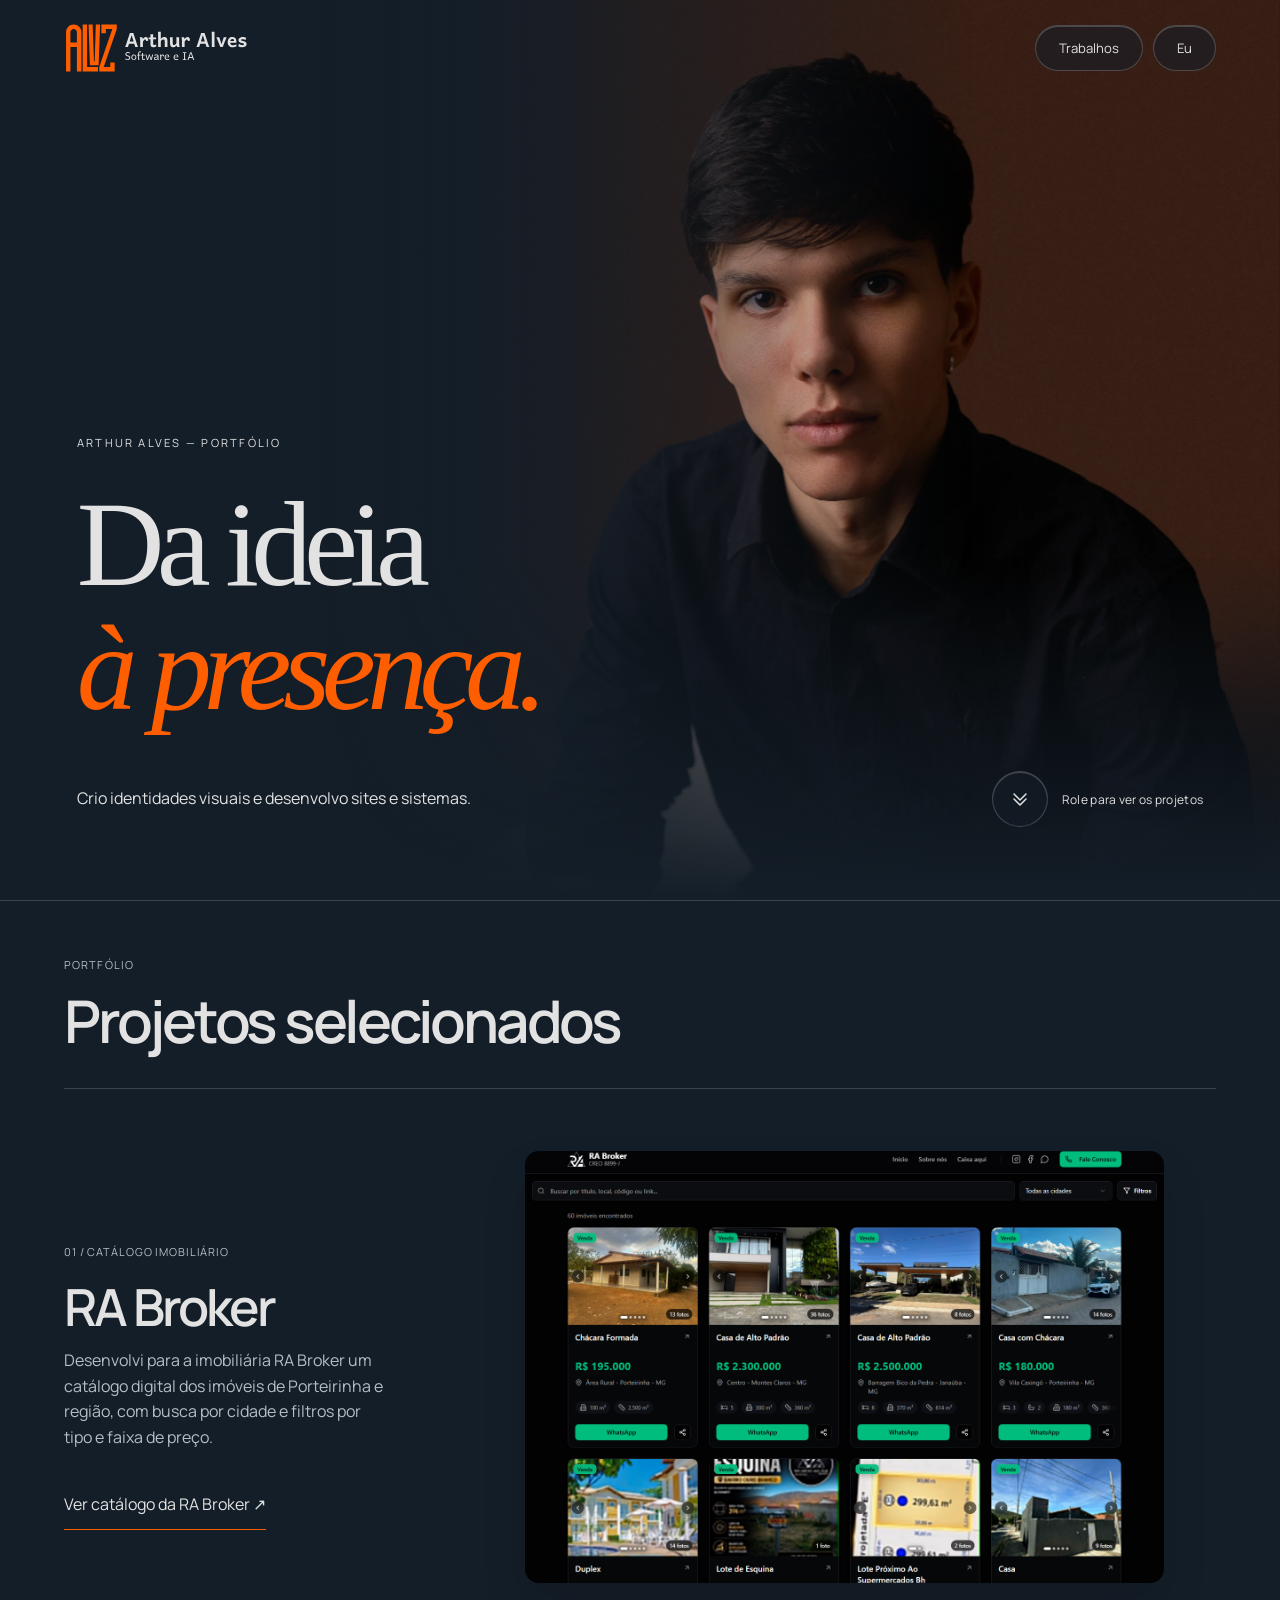
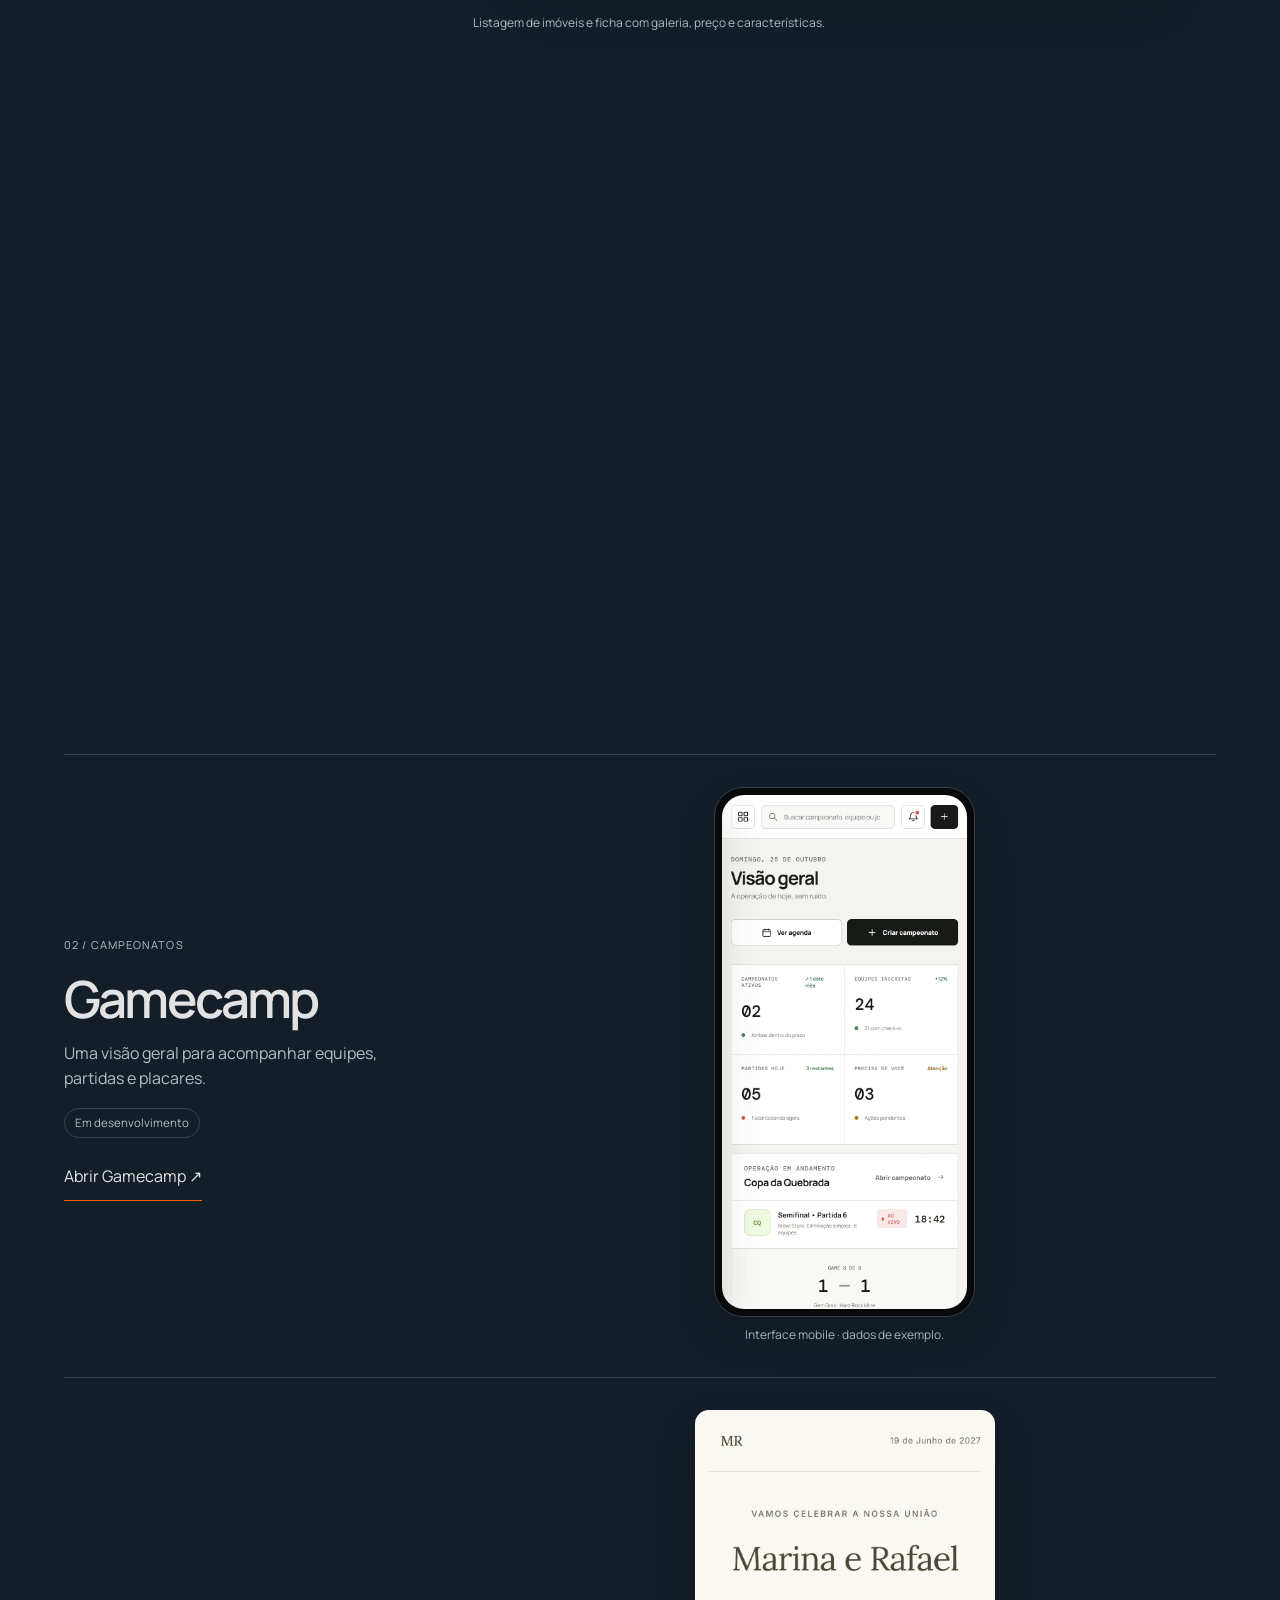
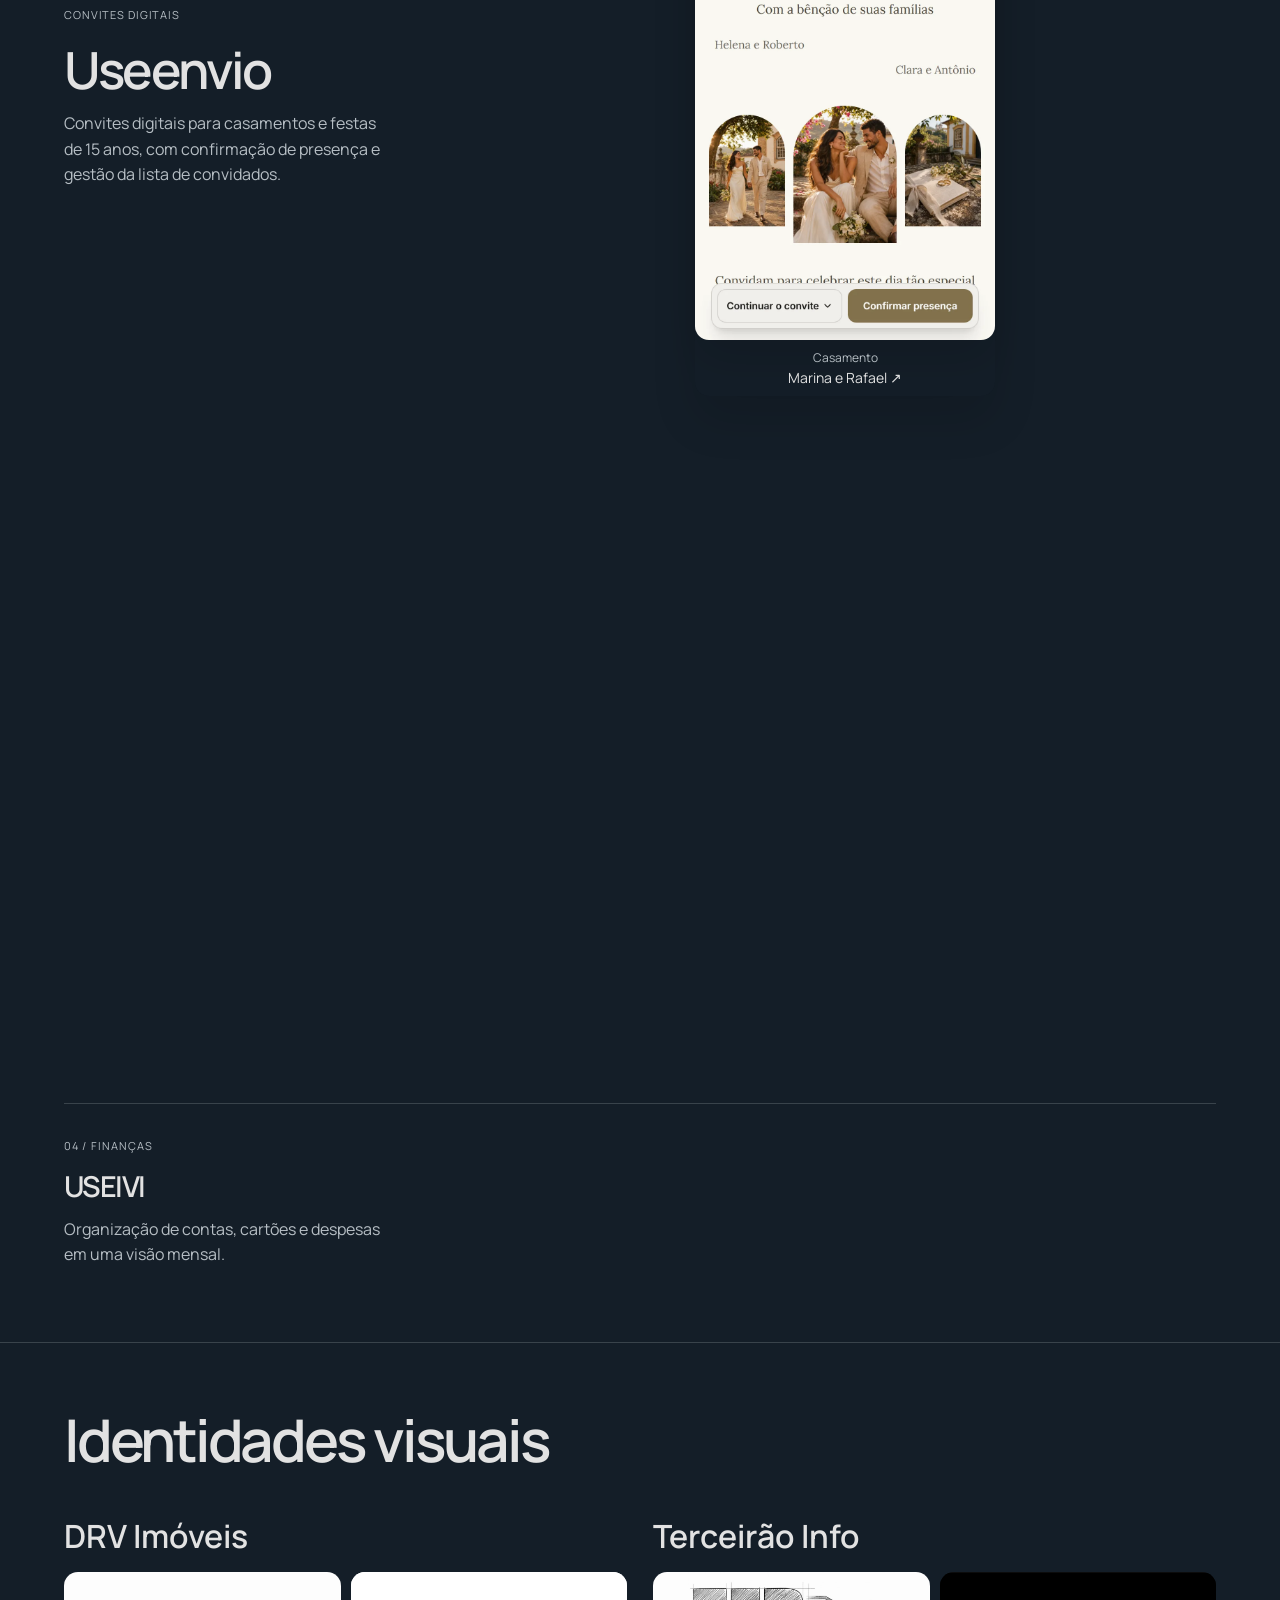
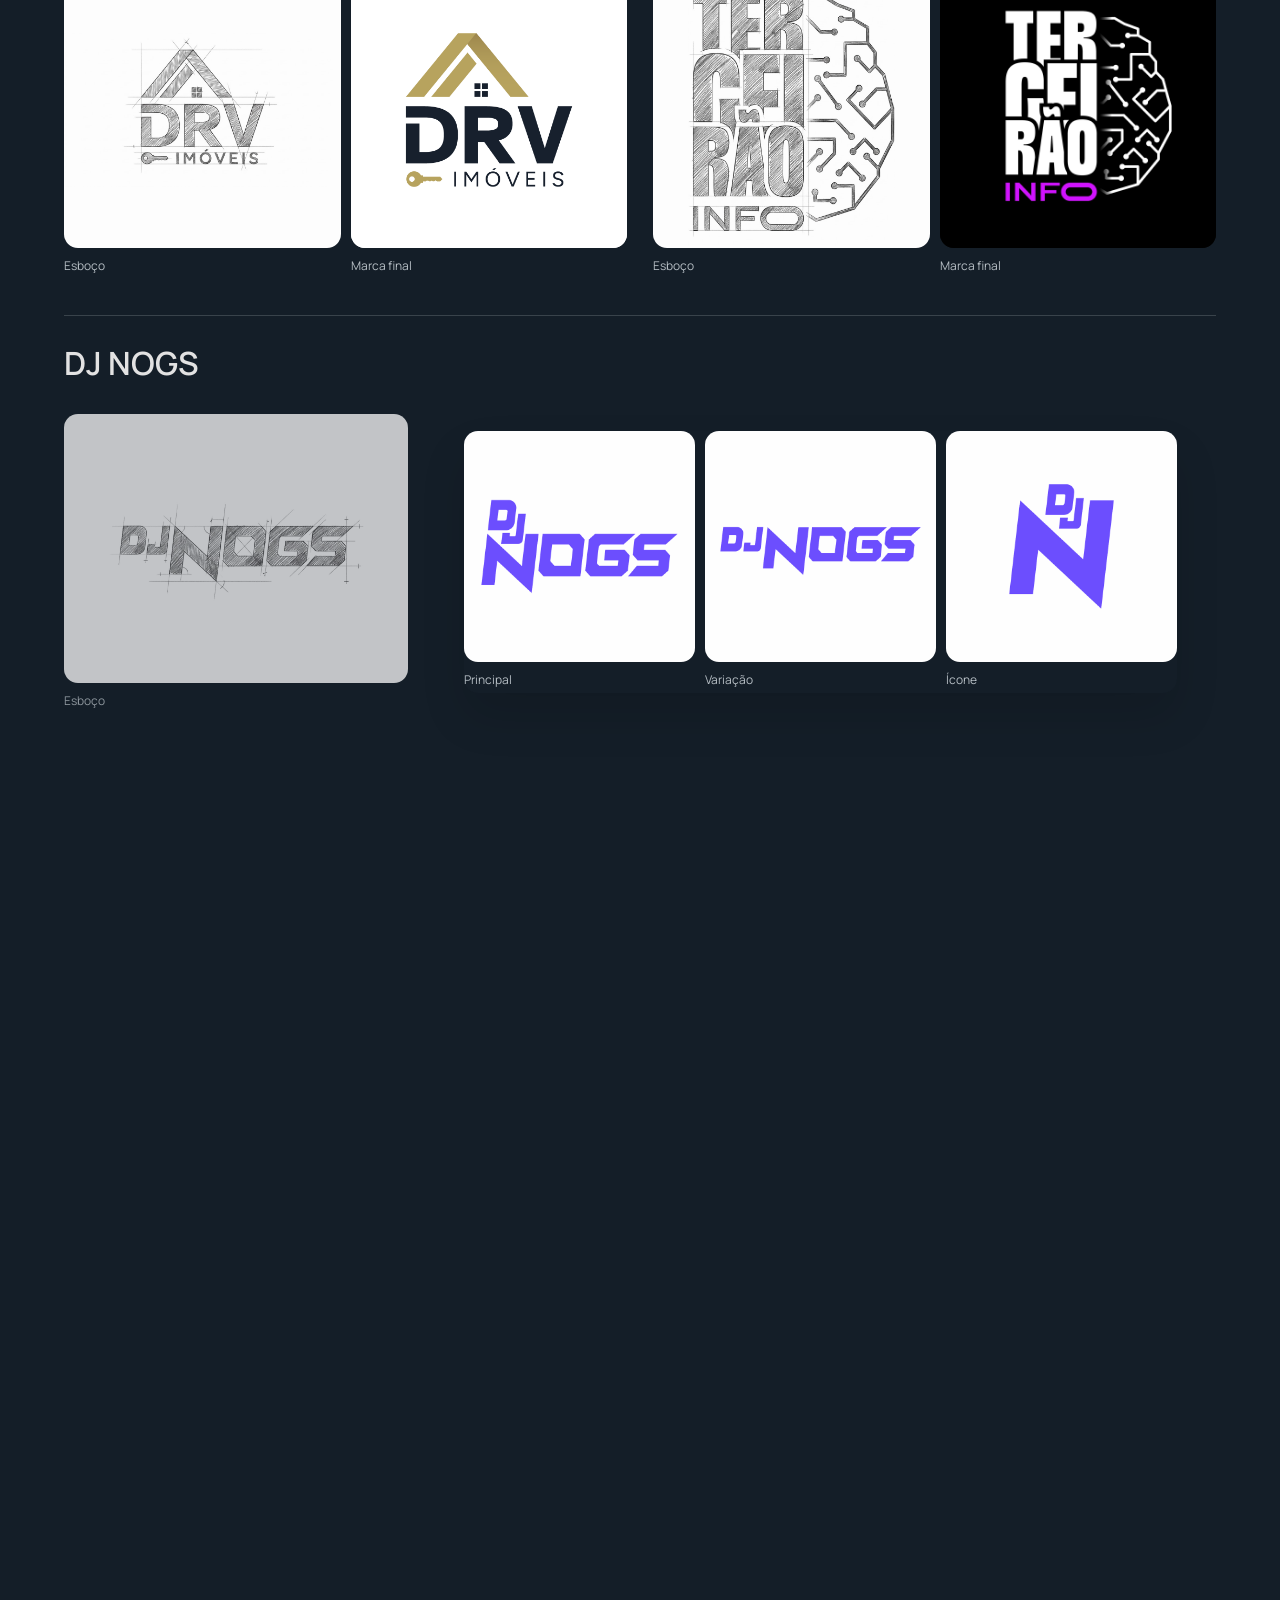
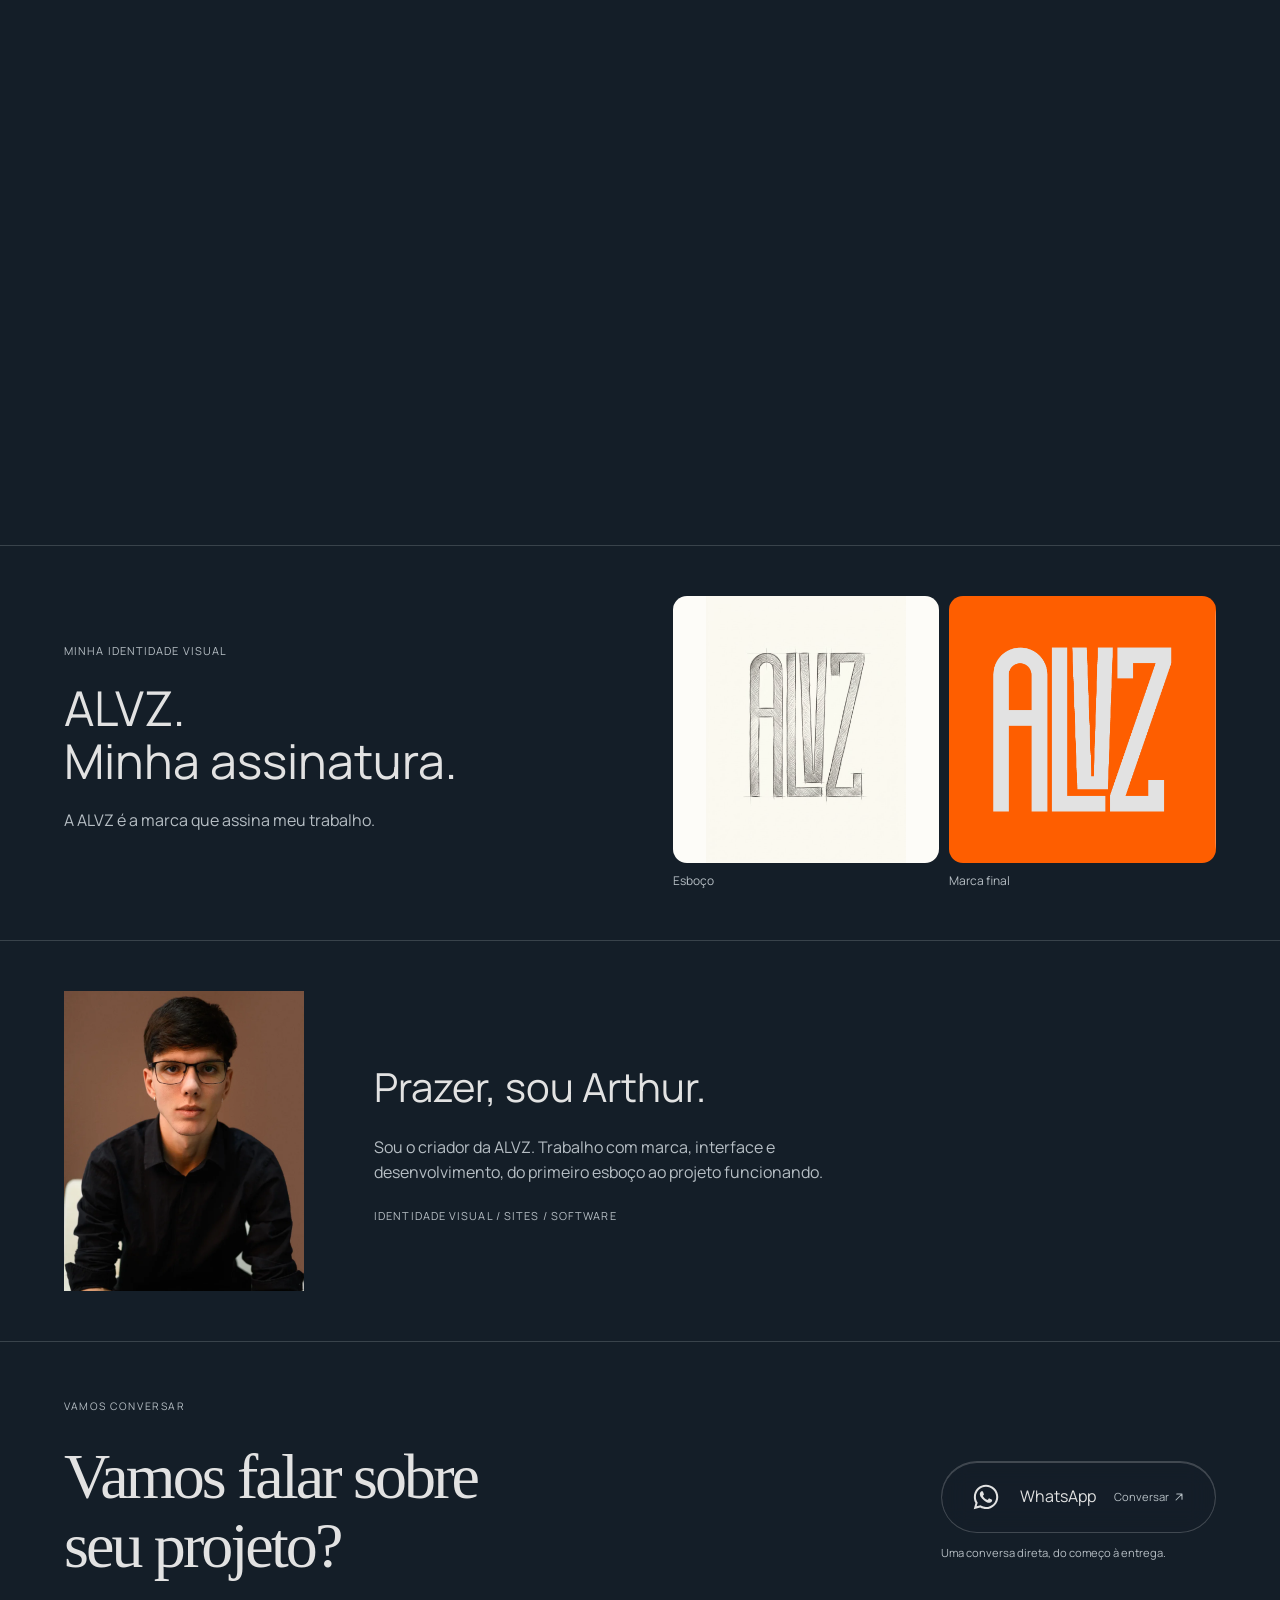
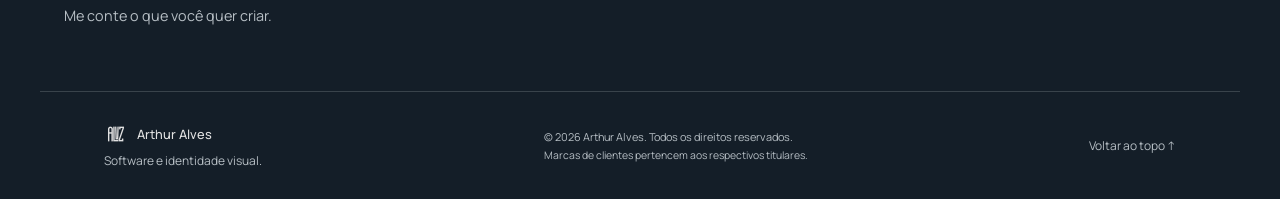
==== commit d0211197: "Render the WhatsApp action arrow as an SVG" ====
--- a/index.html
+++ b/index.html
@@ -1,5 +1,5 @@
 <!doctype html>
-<html lang="pt-BR"><head><meta charset="utf-8"><meta name="viewport" content="width=device-width,initial-scale=1"><title>Arthur Alves | Sites, Sistemas e Identidade Visual — ALVZ</title><meta name="description" content="Conheça o trabalho de Arthur Alves, criador da ALVZ: identidade visual, desenvolvimento de sites e sistemas."><link rel="stylesheet" href="minimal.css"><link rel="stylesheet" href="portfolio.css"><link rel="stylesheet" href="motion.css"><link rel="stylesheet" href="inline.css"><link rel="stylesheet" href="hero-polish.css?v=scroll-cue"><link rel="stylesheet" href="contact.css"><link rel="stylesheet" href="layout-motion.css"><link rel="icon" type="image/svg+xml" href="assets/alvz-icon.svg?v=white"><link rel="stylesheet" href="project-showcase.css"><link rel="stylesheet" href="brand-display.css?v=invitation-models"><link rel="stylesheet" href="scroll-scenes.css?v=invitation-orbit"></head><body>
+<html lang="pt-BR"><head><meta charset="utf-8"><meta name="viewport" content="width=device-width,initial-scale=1"><title>Arthur Alves | Sites, Sistemas e Identidade Visual — ALVZ</title><meta name="description" content="Conheça o trabalho de Arthur Alves, criador da ALVZ: identidade visual, desenvolvimento de sites e sistemas."><link rel="stylesheet" href="minimal.css"><link rel="stylesheet" href="portfolio.css"><link rel="stylesheet" href="motion.css"><link rel="stylesheet" href="inline.css"><link rel="stylesheet" href="hero-polish.css?v=scroll-cue"><link rel="stylesheet" href="contact.css?v=arrow"><link rel="stylesheet" href="layout-motion.css"><link rel="icon" type="image/svg+xml" href="assets/alvz-icon.svg?v=white"><link rel="stylesheet" href="project-showcase.css"><link rel="stylesheet" href="brand-display.css?v=invitation-models"><link rel="stylesheet" href="scroll-scenes.css?v=invitation-orbit"></head><body>
 <header><a href="#"><img src="assets/alvz-signature.svg" alt="Arthur Alves — Software e IA" width="210" height="62"></a><nav><a href="#projetos">Trabalhos</a><a href="#sobre">Eu</a></nav></header>
 <main><section class="motion-hero"><picture><source media="(min-width: 1000px)" srcset="assets/arthur-desktop.webp"><img class="hero-photo" src="assets/arthur.webp" srcset="assets/arthur-600.webp 600w, assets/arthur.webp 1200w" sizes="100vw" alt="Arthur Alves" width="1200" height="1804" fetchpriority="high"></picture><div class="hero-shade"></div><div class="hero-editorial"><p>ARTHUR ALVES — PORTFÓLIO</p><h1>Da ideia<br><em>à presença.</em></h1><div class="hero-bottom"><p>Crio identidades visuais e desenvolvo sites e sistemas.</p><div class="scroll-cue"><span class="scroll-orbit" aria-hidden="true"><svg viewBox="0 0 24 24" fill="none" stroke="currentColor" stroke-width="1.5" stroke-linecap="round" stroke-linejoin="round"><path d="m6 7 6 6 6-6M6 12l6 6 6-6"/></svg></span><span class="scroll-label">Role para ver os projetos</span></div></div></div></section>
 <section id="projetos" class="project-showcase" aria-labelledby="projects-title">
@@ -45,4 +45,4 @@
   <div class="dj-heading"><h3>DJ NOGS</h3><div class="project-steps dj-controls" role="group" aria-label="Famílias de cor DJ NOGS" hidden><button type="button" data-family="purple" aria-pressed="true">Roxo</button><button type="button" data-family="gradient" aria-pressed="false">Degradê</button><button type="button" data-family="white" aria-pressed="false">Branco</button></div></div>
   <div class="dj-layout"><figure class="dj-sketch"><div class="identity-plate plate-sketch"><img src="assets/dj-nogs-sketch.png" alt="Esboço horizontal DJ NOGS" loading="lazy"></div><figcaption>Esboço</figcaption></figure>
   <div id="dj-family" class="dj-family"><div class="dj-variants dj-purple" data-family-panel="purple" aria-label="Família Roxo"><figure><div class="identity-plate"><img src="assets/dj-purple-main.webp" alt="DJ NOGS: principal — roxo" width="720" height="720" loading="lazy"></div><figcaption>Principal</figcaption></figure><figure><div class="identity-plate"><img src="assets/dj-purple-variation.webp" alt="DJ NOGS: variação — roxo" width="720" height="720" loading="lazy"></div><figcaption>Variação</figcaption></figure><figure><div class="identity-plate"><img src="assets/dj-purple-icon.webp" alt="DJ NOGS: ícone — roxo" width="720" height="720" loading="lazy"></div><figcaption>Ícone</figcaption></figure></div><div class="dj-variants dj-gradient" data-family-panel="gradient" aria-label="Família Degradê" hidden><figure><div class="identity-plate"><img src="assets/dj-gradient-main.webp" alt="DJ NOGS: principal — degradê" width="720" height="720" loading="lazy"></div><figcaption>Principal</figcaption></figure><figure><div class="identity-plate"><img src="assets/dj-gradient-variation.webp" alt="DJ NOGS: variação — degradê" width="720" height="720" loading="lazy"></div><figcaption>Variação</figcaption></figure><figure><div class="identity-plate"><img src="assets/dj-gradient-icon.webp" alt="DJ NOGS: ícone — degradê" width="720" height="720" loading="lazy"></div><figcaption>Ícone</figcaption></figure></div><div class="dj-variants dj-white" data-family-panel="white" aria-label="Família Branco" hidden><figure><div class="identity-plate"><img src="assets/dj-white-main.webp" alt="DJ NOGS: principal — branco" width="720" height="720" loading="lazy"></div><figcaption>Principal</figcaption></figure><figure><div class="identity-plate"><img src="assets/dj-white-variation.webp" alt="DJ NOGS: variação — branco" width="720" height="720" loading="lazy"></div><figcaption>Variação</figcaption></figure><figure><div class="identity-plate"><img src="assets/dj-white-icon.webp" alt="DJ NOGS: ícone — branco" width="720" height="720" loading="lazy"></div><figcaption>Ícone</figcaption></figure></div></div></div>
-</article></div></section><section class="studio-brand"><div><small>MINHA IDENTIDADE VISUAL</small><h2>ALVZ.<br>Minha assinatura.</h2><p>A ALVZ é a marca que assina meu trabalho.</p></div><div class="brand-mark"><article class="identity-pair brand-inline alvz-identity"><h3>ALVZ</h3><div class="identity-plates"><figure><div class="identity-plate plate-sketch"><img src="assets/alvz-sketch.png" alt="Esboço da identidade ALVZ" loading="lazy"></div><figcaption>Esboço</figcaption></figure><figure><div class="identity-plate plate-final"><img src="assets/brand.png" alt="Marca final ALVZ" loading="lazy"></div><figcaption>Marca final</figcaption></figure></div></article></div></section><section id="sobre" class="about"><img src="assets/arthur-about.webp" alt="Arthur Alves, de óculos" width="720" height="1082" loading="lazy"><div><h2>Prazer, sou Arthur.</h2><p>Sou o criador da ALVZ. Trabalho com marca, interface e desenvolvimento, do primeiro esboço ao projeto funcionando.</p><small>IDENTIDADE VISUAL / SITES / SOFTWARE</small></div></section><section id="contato" class="contact-section" aria-labelledby="contact-title"><div><small>VAMOS CONVERSAR</small><h2 id="contact-title">Vamos falar sobre<br>seu projeto?</h2><p>Me conte o que você quer criar.</p></div><div class="contact-action"><a class="whatsapp-link" href="https://wa.me/5538988421263" aria-describedby="contact-status"><svg aria-hidden="true" focusable="false" fill="currentColor" viewBox="0 0 448 512"><!--! Font Awesome Free 6.7.2 by @fontawesome - https://fontawesome.com License - https://fontawesome.com/license/free (Icons: CC BY 4.0, Fonts: SIL OFL 1.1, Code: MIT License) Copyright 2024 Fonticons, Inc. --><path d="M380.9 97.1C339 55.1 283.2 32 223.9 32c-122.4 0-222 99.6-222 222 0 39.1 10.2 77.3 29.6 111L0 480l117.7-30.9c32.4 17.7 68.9 27 106.1 27h.1c122.3 0 224.1-99.6 224.1-222 0-59.3-25.2-115-67.1-157zm-157 341.6c-33.2 0-65.7-8.9-94-25.7l-6.7-4-69.8 18.3L72 359.2l-4.4-7c-18.5-29.4-28.2-63.3-28.2-98.2 0-101.7 82.8-184.5 184.6-184.5 49.3 0 95.6 19.2 130.4 54.1 34.8 34.9 56.2 81.2 56.1 130.5 0 101.8-84.9 184.6-186.6 184.6zm101.2-138.2c-5.5-2.8-32.8-16.2-37.9-18-5.1-1.9-8.8-2.8-12.5 2.8-3.7 5.6-14.3 18-17.6 21.8-3.2 3.7-6.5 4.2-12 1.4-32.6-16.3-54-29.1-75.5-66-5.7-9.8 5.7-9.1 16.3-30.3 1.8-3.7.9-6.9-.5-9.7-1.4-2.8-12.5-30.1-17.1-41.2-4.5-10.8-9.1-9.3-12.5-9.5-3.2-.2-6.9-.2-10.6-.2-3.7 0-9.7 1.4-14.8 6.9-5.1 5.6-19.4 19-19.4 46.3 0 27.3 19.9 53.7 22.6 57.4 2.8 3.7 39.1 59.7 94.8 83.8 35.2 15.2 49 16.5 66.6 13.9 10.7-1.6 32.8-13.4 37.4-26.4 4.6-13 4.6-24.1 3.2-26.4-1.3-2.5-5-3.9-10.5-6.6z"/></svg><span>WhatsApp <small>Conversar ↗</small></span></a><p id="contact-status">Uma conversa direta, do começo à entrega.</p></div></section></main><footer class="site-footer"><div><strong class="footer-signature"><img src="assets/alvz-footer.webp" alt="ALVZ" width="24" height="24">Arthur Alves</strong><span>Software e identidade visual.</span></div><p>© 2026 Arthur Alves. Todos os direitos reservados.<br><small>Marcas de clientes pertencem aos respectivos titulares.</small></p><a href="#">Voltar ao topo ↑</a></footer><script src="motion.js"></script><script src="inline.js?v=ra-broker"></script><script src="contact-config.js"></script><script src="contact.js"></script><script src="layout-motion.js"></script><script src="scroll-scenes.js?v=invitation-orbit"></script></body></html>
+</article></div></section><section class="studio-brand"><div><small>MINHA IDENTIDADE VISUAL</small><h2>ALVZ.<br>Minha assinatura.</h2><p>A ALVZ é a marca que assina meu trabalho.</p></div><div class="brand-mark"><article class="identity-pair brand-inline alvz-identity"><h3>ALVZ</h3><div class="identity-plates"><figure><div class="identity-plate plate-sketch"><img src="assets/alvz-sketch.png" alt="Esboço da identidade ALVZ" loading="lazy"></div><figcaption>Esboço</figcaption></figure><figure><div class="identity-plate plate-final"><img src="assets/brand.png" alt="Marca final ALVZ" loading="lazy"></div><figcaption>Marca final</figcaption></figure></div></article></div></section><section id="sobre" class="about"><img src="assets/arthur-about.webp" alt="Arthur Alves, de óculos" width="720" height="1082" loading="lazy"><div><h2>Prazer, sou Arthur.</h2><p>Sou o criador da ALVZ. Trabalho com marca, interface e desenvolvimento, do primeiro esboço ao projeto funcionando.</p><small>IDENTIDADE VISUAL / SITES / SOFTWARE</small></div></section><section id="contato" class="contact-section" aria-labelledby="contact-title"><div><small>VAMOS CONVERSAR</small><h2 id="contact-title">Vamos falar sobre<br>seu projeto?</h2><p>Me conte o que você quer criar.</p></div><div class="contact-action"><a class="whatsapp-link" href="https://wa.me/5538988421263" aria-describedby="contact-status"><svg aria-hidden="true" focusable="false" fill="currentColor" viewBox="0 0 448 512"><!--! Font Awesome Free 6.7.2 by @fontawesome - https://fontawesome.com License - https://fontawesome.com/license/free (Icons: CC BY 4.0, Fonts: SIL OFL 1.1, Code: MIT License) Copyright 2024 Fonticons, Inc. --><path d="M380.9 97.1C339 55.1 283.2 32 223.9 32c-122.4 0-222 99.6-222 222 0 39.1 10.2 77.3 29.6 111L0 480l117.7-30.9c32.4 17.7 68.9 27 106.1 27h.1c122.3 0 224.1-99.6 224.1-222 0-59.3-25.2-115-67.1-157zm-157 341.6c-33.2 0-65.7-8.9-94-25.7l-6.7-4-69.8 18.3L72 359.2l-4.4-7c-18.5-29.4-28.2-63.3-28.2-98.2 0-101.7 82.8-184.5 184.6-184.5 49.3 0 95.6 19.2 130.4 54.1 34.8 34.9 56.2 81.2 56.1 130.5 0 101.8-84.9 184.6-186.6 184.6zm101.2-138.2c-5.5-2.8-32.8-16.2-37.9-18-5.1-1.9-8.8-2.8-12.5 2.8-3.7 5.6-14.3 18-17.6 21.8-3.2 3.7-6.5 4.2-12 1.4-32.6-16.3-54-29.1-75.5-66-5.7-9.8 5.7-9.1 16.3-30.3 1.8-3.7.9-6.9-.5-9.7-1.4-2.8-12.5-30.1-17.1-41.2-4.5-10.8-9.1-9.3-12.5-9.5-3.2-.2-6.9-.2-10.6-.2-3.7 0-9.7 1.4-14.8 6.9-5.1 5.6-19.4 19-19.4 46.3 0 27.3 19.9 53.7 22.6 57.4 2.8 3.7 39.1 59.7 94.8 83.8 35.2 15.2 49 16.5 66.6 13.9 10.7-1.6 32.8-13.4 37.4-26.4 4.6-13 4.6-24.1 3.2-26.4-1.3-2.5-5-3.9-10.5-6.6z"/></svg><span>WhatsApp <small>Conversar <svg aria-hidden="true" focusable="false" viewBox="0 0 16 16" width="12" height="12" fill="none" stroke="currentColor" stroke-width="1.4" stroke-linecap="round" stroke-linejoin="round"><path d="M4 12l8-8M5 4h7v7"/></svg></small></span></a><p id="contact-status">Uma conversa direta, do começo à entrega.</p></div></section></main><footer class="site-footer"><div><strong class="footer-signature"><img src="assets/alvz-footer.webp" alt="ALVZ" width="24" height="24">Arthur Alves</strong><span>Software e identidade visual.</span></div><p>© 2026 Arthur Alves. Todos os direitos reservados.<br><small>Marcas de clientes pertencem aos respectivos titulares.</small></p><a href="#">Voltar ao topo ↑</a></footer><script src="motion.js"></script><script src="inline.js?v=ra-broker"></script><script src="contact-config.js"></script><script src="contact.js?v=arrow"></script><script src="layout-motion.js"></script><script src="scroll-scenes.js?v=invitation-orbit"></script></body></html>
--- a/contact.css
+++ b/contact.css
@@ -1,2 +1,4 @@
-.contact-section{display:flex;align-items:center;justify-content:space-between;gap:45px;border-top:1px solid var(--line)}.contact-section small{font-size:.65rem;letter-spacing:.15em}.contact-section h2{font:400 clamp(2.8rem,5vw,4.7rem)/1.08 Georgia,serif;letter-spacing:-.045em;margin:24px 0}.contact-section p{color:var(--muted);font-size:.9rem}.whatsapp-link{display:inline-flex;align-items:center;gap:20px;min-height:72px;border:1px solid var(--glass-border);padding:18px 30px;border-radius:50px;background:var(--glass);backdrop-filter:blur(12px);box-shadow:inset 0 1px 0 var(--glass-border)}.whatsapp-link svg{width:28px;height:28px}.whatsapp-link>span{display:flex;align-items:center;gap:18px}.whatsapp-link small{letter-spacing:0;color:var(--muted);font-size:.7rem}.whatsapp-link[aria-disabled=true]{cursor:default}.contact-action>p{font-size:.7rem;max-width:300px}.site-footer{display:flex;gap:24px;align-items:center}.site-footer strong{display:block;color:var(--text);font-size:.8rem;font-weight:500}.site-footer span{display:block;margin-top:5px}.site-footer p{font-size:.68rem}.site-footer small{font-size:.65rem;letter-spacing:0}.site-footer a{min-height:44px;display:flex;align-items:center}@media(max-width:650px){.contact-section{flex-direction:column;align-items:flex-start;gap:20px}.site-footer{align-items:flex-start;flex-direction:column;gap:8px}.whatsapp-link{padding:16px 24px;min-height:64px}}
+.contact-section{display:flex;align-items:center;justify-content:space-between;gap:45px;border-top:1px solid var(--line)}.contact-section small{font-size:.65rem;letter-spacing:.15em}.contact-section h2{font:400 clamp(2.8rem,5vw,4.7rem)/1.08 Georgia,serif;letter-spacing:-.045em;margin:24px 0}.contact-section p{color:var(--muted);font-size:.9rem}.whatsapp-link{display:inline-flex;align-items:center;gap:20px;min-height:72px;border:1px solid var(--glass-border);padding:18px 30px;border-radius:50px;background:var(--glass);backdrop-filter:blur(12px);box-shadow:inset 0 1px 0 var(--glass-border)}.whatsapp-link>svg{width:28px;height:28px}.whatsapp-link>span{display:flex;align-items:center;gap:18px}.whatsapp-link small{letter-spacing:0;color:var(--muted);font-size:.7rem}.whatsapp-link[aria-disabled=true]{cursor:default}.contact-action>p{font-size:.7rem;max-width:300px}.site-footer{display:flex;gap:24px;align-items:center}.site-footer strong{display:block;color:var(--text);font-size:.8rem;font-weight:500}.site-footer span{display:block;margin-top:5px}.site-footer p{font-size:.68rem}.site-footer small{font-size:.65rem;letter-spacing:0}.site-footer a{min-height:44px;display:flex;align-items:center}@media(max-width:650px){.contact-section{flex-direction:column;align-items:flex-start;gap:20px}.site-footer{align-items:flex-start;flex-direction:column;gap:8px}.whatsapp-link{padding:16px 24px;min-height:64px}}
 .site-footer .footer-signature{display:flex;align-items:center;gap:9px}.footer-signature img{display:block;padding:3px;border-radius:5px;background:var(--accent)}
+
+.whatsapp-link small { display: inline-flex; align-items: center; gap: 4px; }
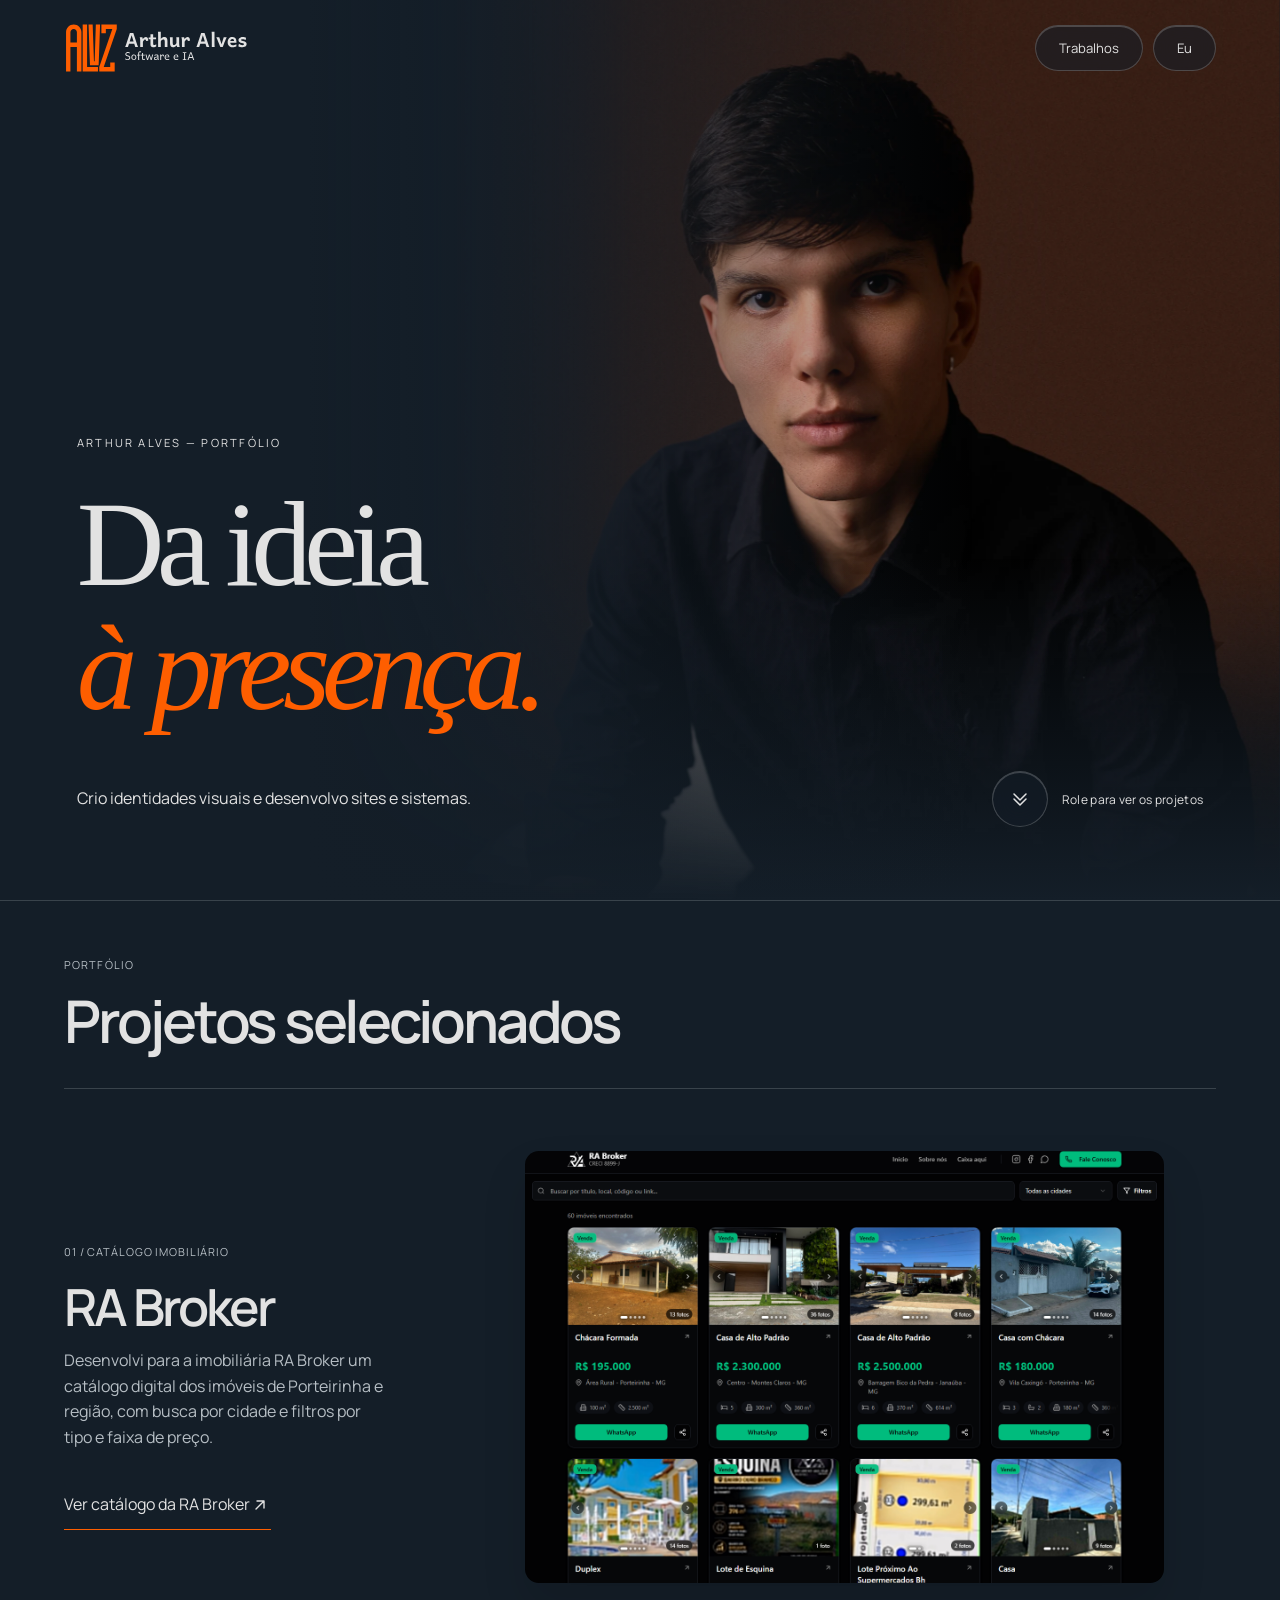
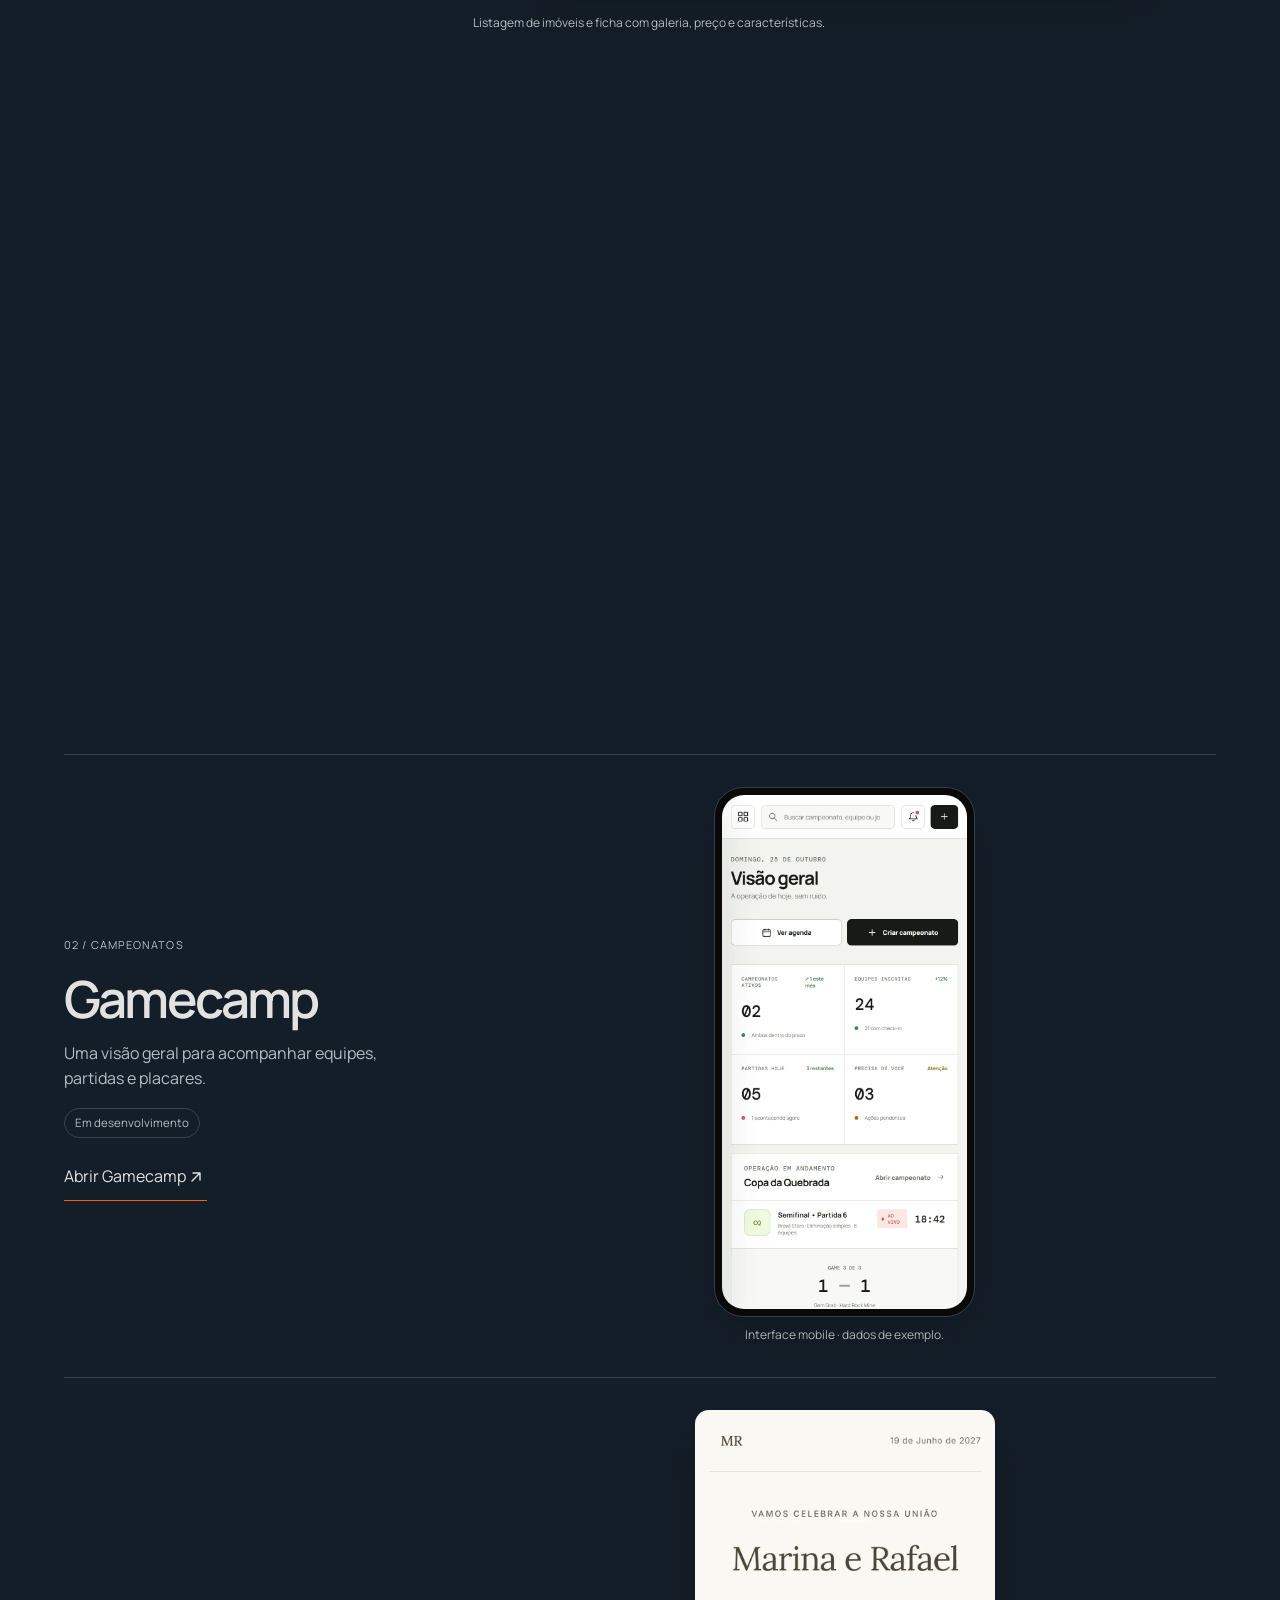
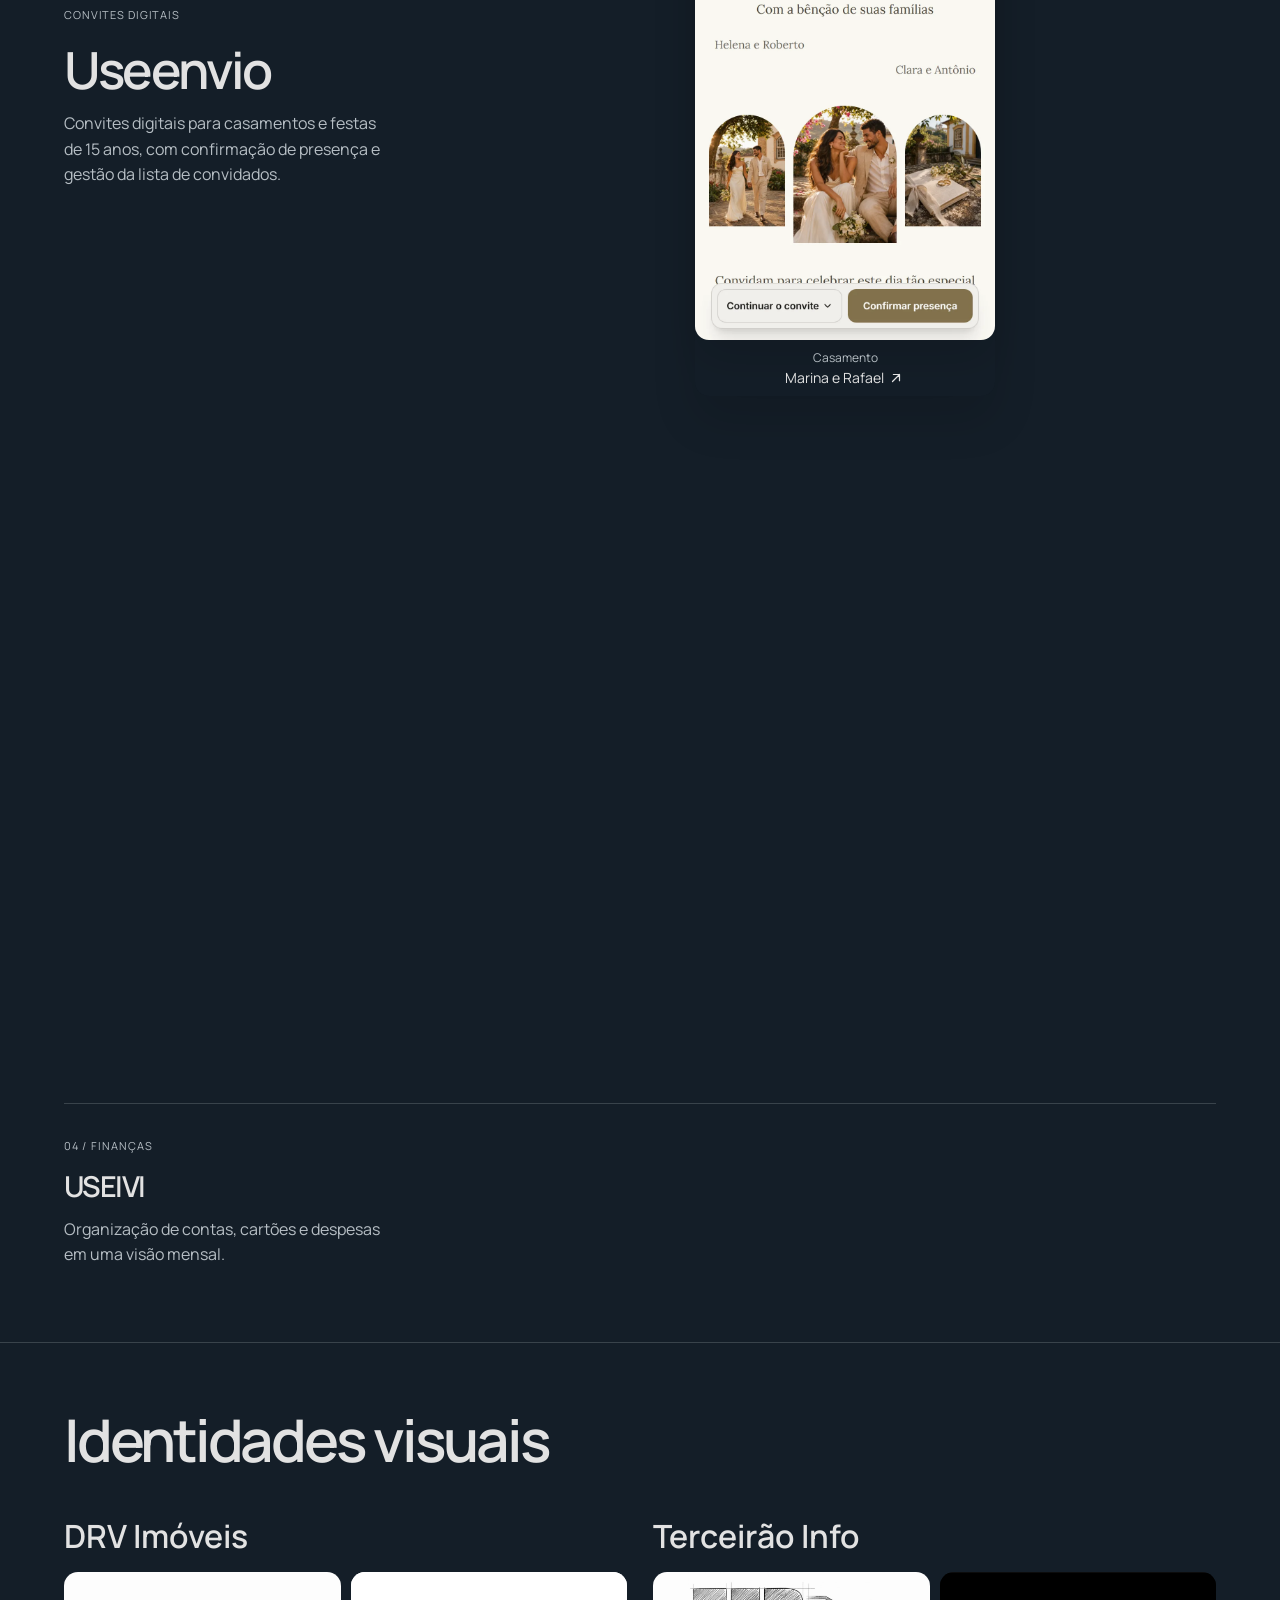
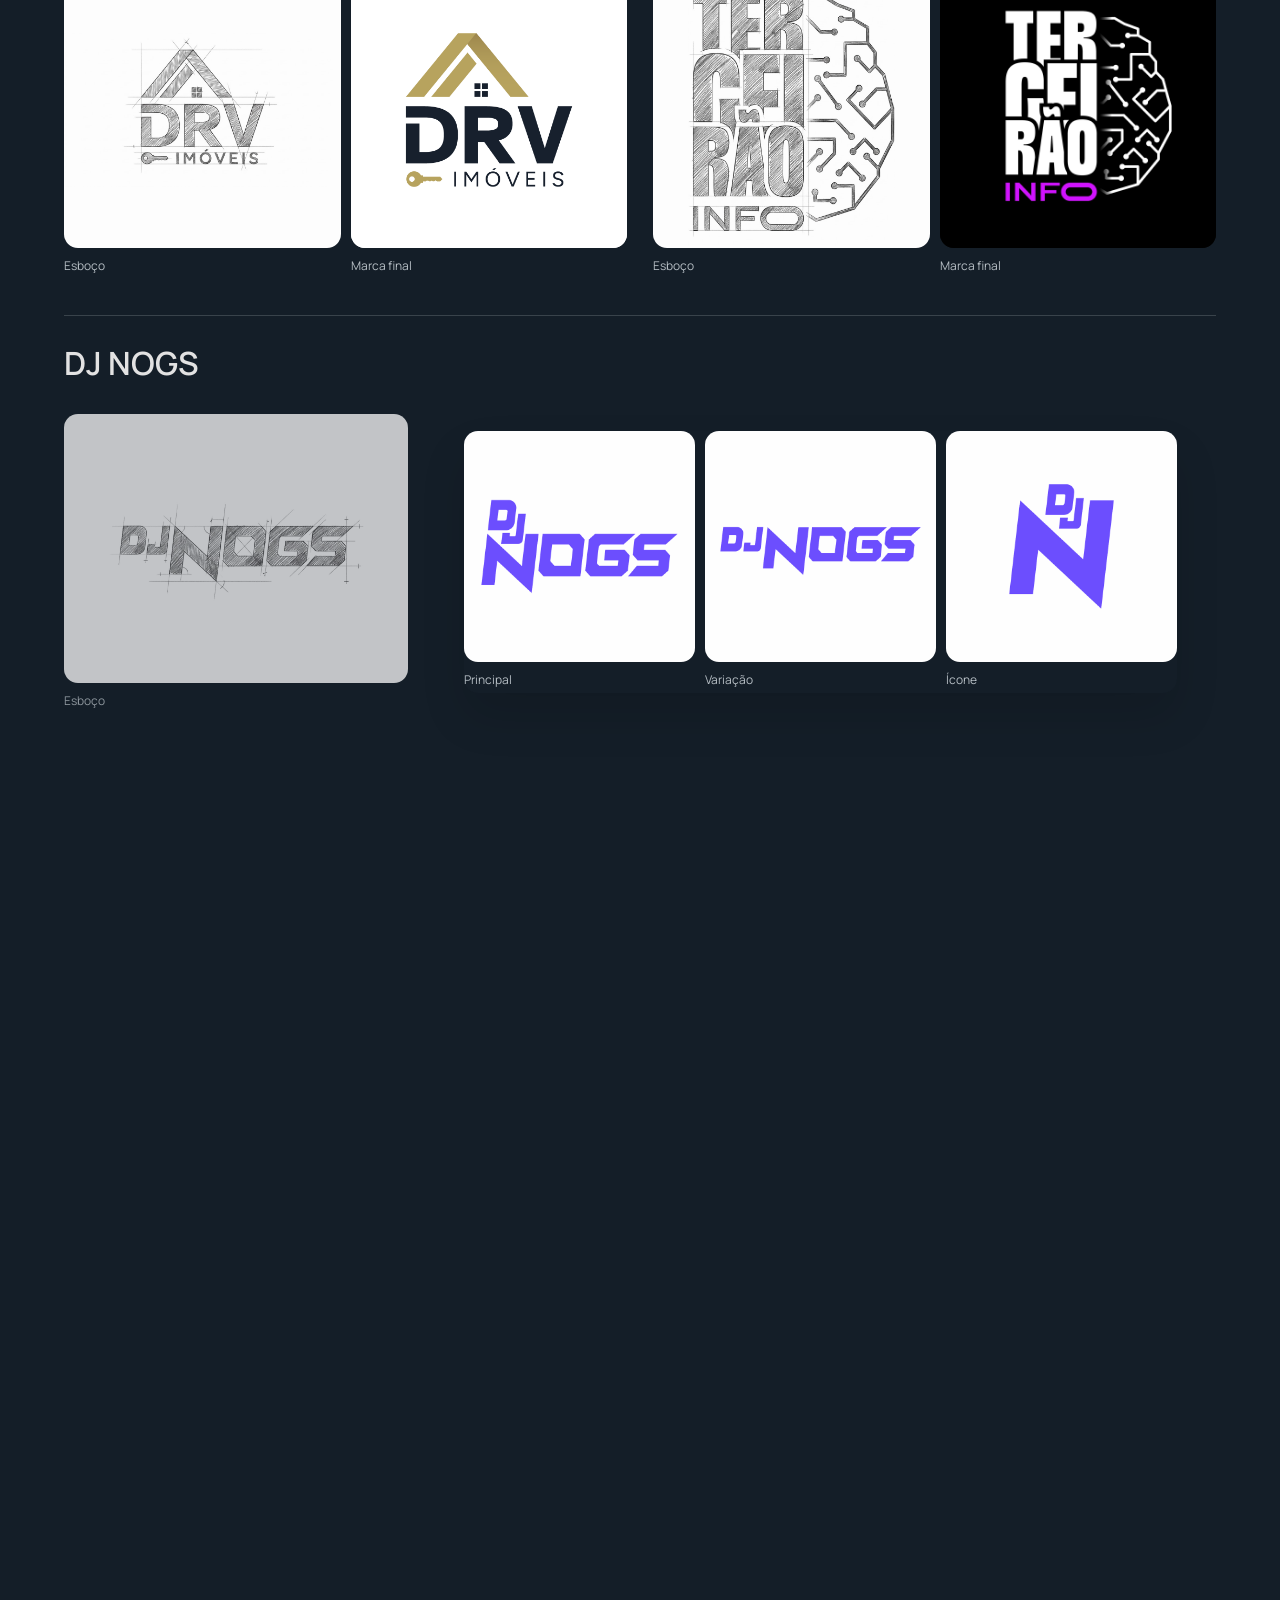
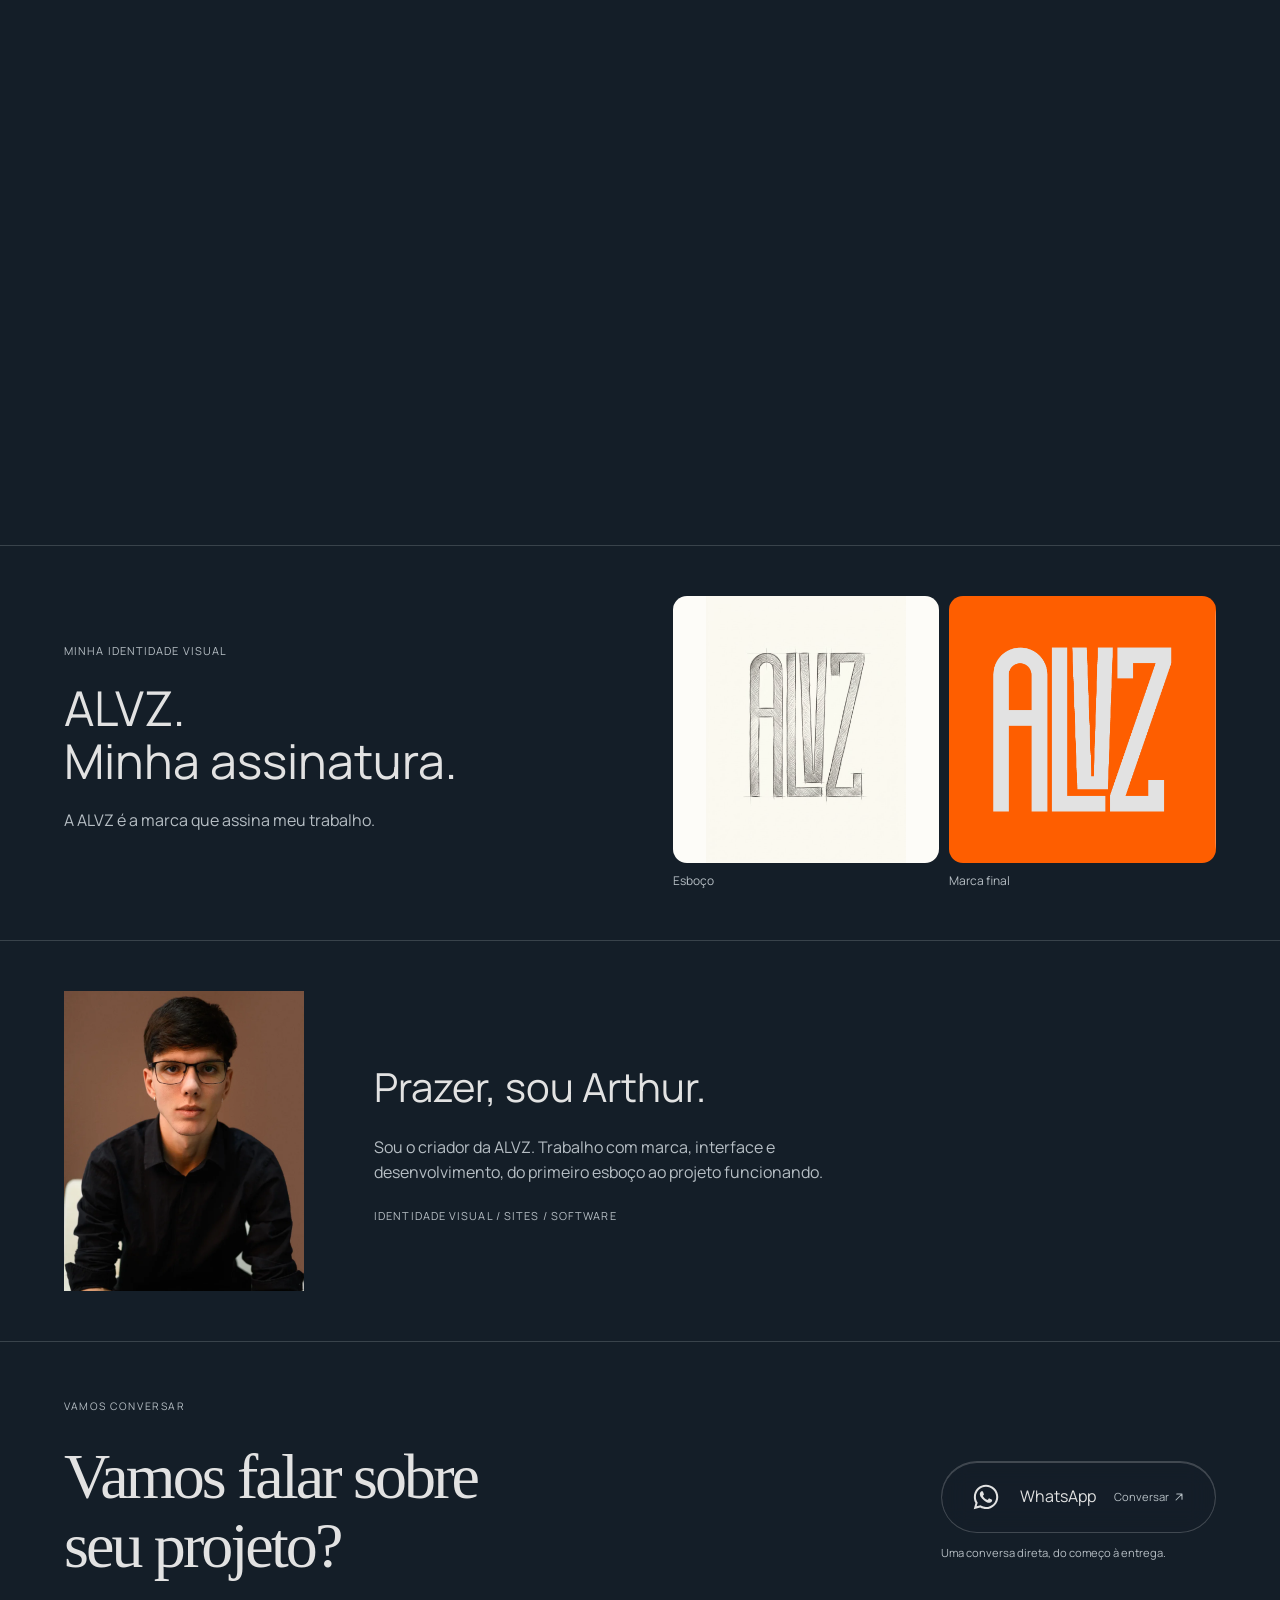
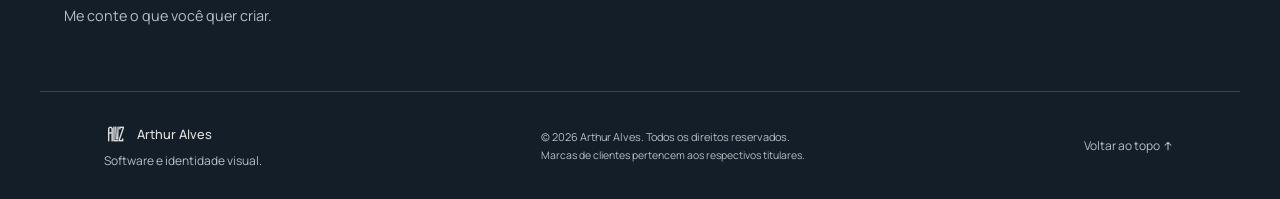
==== commit 1169fd3a: "Use SVG arrows throughout the portfolio" ====
--- a/index.html
+++ b/index.html
@@ -5,7 +5,7 @@
 <section id="projetos" class="project-showcase" aria-labelledby="projects-title">
   <div class="project-heading"><small>PORTFÓLIO</small><h2 id="projects-title">Projetos selecionados</h2></div>
   <article class="project-feature">
-    <div class="feature-copy"><small>01 / CATÁLOGO IMOBILIÁRIO</small><h3>RA Broker</h3><p>Desenvolvi para a imobiliária RA Broker um catálogo digital dos imóveis de Porteirinha e região, com busca por cidade e filtros por tipo e faixa de preço.</p><a class="project-link" href="https://catalogo.rabroker.com.br/">Ver catálogo da RA Broker ↗</a></div>
+    <div class="feature-copy"><small>01 / CATÁLOGO IMOBILIÁRIO</small><h3>RA Broker</h3><p>Desenvolvi para a imobiliária RA Broker um catálogo digital dos imóveis de Porteirinha e região, com busca por cidade e filtros por tipo e faixa de preço.</p><a class="project-link" href="https://catalogo.rabroker.com.br/">Ver catálogo da RA Broker <svg aria-hidden="true" focusable="false" viewBox="0 0 16 16" fill="none" stroke="currentColor" stroke-width="1.4" stroke-linecap="round" stroke-linejoin="round" width="1em" height="1em" style="vertical-align:-.125em;margin-inline:.15em;flex:none"><use href="assets/arrows.svg#up-right"/></svg></a></div>
     <div class="feature-stage">
       <figure id="broker-preview" class="project-frame"><img src="assets/catalogo-screen.png" alt="Lista de imóveis do catálogo RA Broker" width="1440" height="1000" loading="lazy"><figcaption aria-live="polite">Listagem de imóveis com busca e filtros.</figcaption></figure>
       <div class="project-steps" role="group" aria-label="Etapas do catálogo" hidden>
@@ -15,7 +15,7 @@
     </div>
   </article>
   <article class="project-feature gamecamp-feature">
-    <div class="feature-copy"><small>02 / CAMPEONATOS</small><h3>Gamecamp</h3><p>Uma visão geral para acompanhar equipes, partidas e placares.</p><span class="project-status">Em desenvolvimento</span><br><a class="project-link" href="https://gamecamp-lyart.vercel.app/">Abrir Gamecamp ↗</a></div>
+    <div class="feature-copy"><small>02 / CAMPEONATOS</small><h3>Gamecamp</h3><p>Uma visão geral para acompanhar equipes, partidas e placares.</p><span class="project-status">Em desenvolvimento</span><br><a class="project-link" href="https://gamecamp-lyart.vercel.app/">Abrir Gamecamp <svg aria-hidden="true" focusable="false" viewBox="0 0 16 16" fill="none" stroke="currentColor" stroke-width="1.4" stroke-linecap="round" stroke-linejoin="round" width="1em" height="1em" style="vertical-align:-.125em;margin-inline:.15em;flex:none"><use href="assets/arrows.svg#up-right"/></svg></a></div>
     <figure class="gamecamp-phone"><div class="phone-stage"><div class="phone-shell"><img src="assets/gamecamp-phone.webp" alt="Painel do Gamecamp em celular, com equipes, campeonatos e placar de exemplo" width="780" height="1640" loading="lazy"></div></div><figcaption>Interface mobile · dados de exemplo.</figcaption></figure>
   </article>
   <article class="project-feature invitation-feature" id="useenvio">
@@ -28,12 +28,12 @@
       <a class="invitation-preview" href="https://useenvio.alvz.com.br/c/evt_modelo-marina-e-rafael" target="_blank" rel="noopener">
         <img src="assets/useenvio-convite.webp" alt="" width="860" height="1520" loading="lazy">
         <span class="invitation-kind">Casamento</span>
-        <span>Marina e Rafael <span aria-hidden="true">↗</span></span>
+        <span>Marina e Rafael <svg aria-hidden="true" focusable="false" viewBox="0 0 16 16" fill="none" stroke="currentColor" stroke-width="1.4" stroke-linecap="round" stroke-linejoin="round" width="1em" height="1em" style="vertical-align:-.125em;margin-inline:.15em;flex:none"><use href="assets/arrows.svg#up-right"/></svg></span>
       </a>
       <a class="invitation-preview" href="https://useenvio.alvz.com.br/c/evt_modelo-isadora-15-anos" target="_blank" rel="noopener">
         <img src="assets/useenvio-isadora.webp" alt="" width="860" height="1520" loading="lazy">
         <span class="invitation-kind">15 anos</span>
-        <span>Isadora <span aria-hidden="true">↗</span></span>
+        <span>Isadora <svg aria-hidden="true" focusable="false" viewBox="0 0 16 16" fill="none" stroke="currentColor" stroke-width="1.4" stroke-linecap="round" stroke-linejoin="round" width="1em" height="1em" style="vertical-align:-.125em;margin-inline:.15em;flex:none"><use href="assets/arrows.svg#up-right"/></svg></span>
       </a>
     </div>
   </article>
@@ -45,4 +45,4 @@
   <div class="dj-heading"><h3>DJ NOGS</h3><div class="project-steps dj-controls" role="group" aria-label="Famílias de cor DJ NOGS" hidden><button type="button" data-family="purple" aria-pressed="true">Roxo</button><button type="button" data-family="gradient" aria-pressed="false">Degradê</button><button type="button" data-family="white" aria-pressed="false">Branco</button></div></div>
   <div class="dj-layout"><figure class="dj-sketch"><div class="identity-plate plate-sketch"><img src="assets/dj-nogs-sketch.png" alt="Esboço horizontal DJ NOGS" loading="lazy"></div><figcaption>Esboço</figcaption></figure>
   <div id="dj-family" class="dj-family"><div class="dj-variants dj-purple" data-family-panel="purple" aria-label="Família Roxo"><figure><div class="identity-plate"><img src="assets/dj-purple-main.webp" alt="DJ NOGS: principal — roxo" width="720" height="720" loading="lazy"></div><figcaption>Principal</figcaption></figure><figure><div class="identity-plate"><img src="assets/dj-purple-variation.webp" alt="DJ NOGS: variação — roxo" width="720" height="720" loading="lazy"></div><figcaption>Variação</figcaption></figure><figure><div class="identity-plate"><img src="assets/dj-purple-icon.webp" alt="DJ NOGS: ícone — roxo" width="720" height="720" loading="lazy"></div><figcaption>Ícone</figcaption></figure></div><div class="dj-variants dj-gradient" data-family-panel="gradient" aria-label="Família Degradê" hidden><figure><div class="identity-plate"><img src="assets/dj-gradient-main.webp" alt="DJ NOGS: principal — degradê" width="720" height="720" loading="lazy"></div><figcaption>Principal</figcaption></figure><figure><div class="identity-plate"><img src="assets/dj-gradient-variation.webp" alt="DJ NOGS: variação — degradê" width="720" height="720" loading="lazy"></div><figcaption>Variação</figcaption></figure><figure><div class="identity-plate"><img src="assets/dj-gradient-icon.webp" alt="DJ NOGS: ícone — degradê" width="720" height="720" loading="lazy"></div><figcaption>Ícone</figcaption></figure></div><div class="dj-variants dj-white" data-family-panel="white" aria-label="Família Branco" hidden><figure><div class="identity-plate"><img src="assets/dj-white-main.webp" alt="DJ NOGS: principal — branco" width="720" height="720" loading="lazy"></div><figcaption>Principal</figcaption></figure><figure><div class="identity-plate"><img src="assets/dj-white-variation.webp" alt="DJ NOGS: variação — branco" width="720" height="720" loading="lazy"></div><figcaption>Variação</figcaption></figure><figure><div class="identity-plate"><img src="assets/dj-white-icon.webp" alt="DJ NOGS: ícone — branco" width="720" height="720" loading="lazy"></div><figcaption>Ícone</figcaption></figure></div></div></div>
-</article></div></section><section class="studio-brand"><div><small>MINHA IDENTIDADE VISUAL</small><h2>ALVZ.<br>Minha assinatura.</h2><p>A ALVZ é a marca que assina meu trabalho.</p></div><div class="brand-mark"><article class="identity-pair brand-inline alvz-identity"><h3>ALVZ</h3><div class="identity-plates"><figure><div class="identity-plate plate-sketch"><img src="assets/alvz-sketch.png" alt="Esboço da identidade ALVZ" loading="lazy"></div><figcaption>Esboço</figcaption></figure><figure><div class="identity-plate plate-final"><img src="assets/brand.png" alt="Marca final ALVZ" loading="lazy"></div><figcaption>Marca final</figcaption></figure></div></article></div></section><section id="sobre" class="about"><img src="assets/arthur-about.webp" alt="Arthur Alves, de óculos" width="720" height="1082" loading="lazy"><div><h2>Prazer, sou Arthur.</h2><p>Sou o criador da ALVZ. Trabalho com marca, interface e desenvolvimento, do primeiro esboço ao projeto funcionando.</p><small>IDENTIDADE VISUAL / SITES / SOFTWARE</small></div></section><section id="contato" class="contact-section" aria-labelledby="contact-title"><div><small>VAMOS CONVERSAR</small><h2 id="contact-title">Vamos falar sobre<br>seu projeto?</h2><p>Me conte o que você quer criar.</p></div><div class="contact-action"><a class="whatsapp-link" href="https://wa.me/5538988421263" aria-describedby="contact-status"><svg aria-hidden="true" focusable="false" fill="currentColor" viewBox="0 0 448 512"><!--! Font Awesome Free 6.7.2 by @fontawesome - https://fontawesome.com License - https://fontawesome.com/license/free (Icons: CC BY 4.0, Fonts: SIL OFL 1.1, Code: MIT License) Copyright 2024 Fonticons, Inc. --><path d="M380.9 97.1C339 55.1 283.2 32 223.9 32c-122.4 0-222 99.6-222 222 0 39.1 10.2 77.3 29.6 111L0 480l117.7-30.9c32.4 17.7 68.9 27 106.1 27h.1c122.3 0 224.1-99.6 224.1-222 0-59.3-25.2-115-67.1-157zm-157 341.6c-33.2 0-65.7-8.9-94-25.7l-6.7-4-69.8 18.3L72 359.2l-4.4-7c-18.5-29.4-28.2-63.3-28.2-98.2 0-101.7 82.8-184.5 184.6-184.5 49.3 0 95.6 19.2 130.4 54.1 34.8 34.9 56.2 81.2 56.1 130.5 0 101.8-84.9 184.6-186.6 184.6zm101.2-138.2c-5.5-2.8-32.8-16.2-37.9-18-5.1-1.9-8.8-2.8-12.5 2.8-3.7 5.6-14.3 18-17.6 21.8-3.2 3.7-6.5 4.2-12 1.4-32.6-16.3-54-29.1-75.5-66-5.7-9.8 5.7-9.1 16.3-30.3 1.8-3.7.9-6.9-.5-9.7-1.4-2.8-12.5-30.1-17.1-41.2-4.5-10.8-9.1-9.3-12.5-9.5-3.2-.2-6.9-.2-10.6-.2-3.7 0-9.7 1.4-14.8 6.9-5.1 5.6-19.4 19-19.4 46.3 0 27.3 19.9 53.7 22.6 57.4 2.8 3.7 39.1 59.7 94.8 83.8 35.2 15.2 49 16.5 66.6 13.9 10.7-1.6 32.8-13.4 37.4-26.4 4.6-13 4.6-24.1 3.2-26.4-1.3-2.5-5-3.9-10.5-6.6z"/></svg><span>WhatsApp <small>Conversar <svg aria-hidden="true" focusable="false" viewBox="0 0 16 16" width="12" height="12" fill="none" stroke="currentColor" stroke-width="1.4" stroke-linecap="round" stroke-linejoin="round"><path d="M4 12l8-8M5 4h7v7"/></svg></small></span></a><p id="contact-status">Uma conversa direta, do começo à entrega.</p></div></section></main><footer class="site-footer"><div><strong class="footer-signature"><img src="assets/alvz-footer.webp" alt="ALVZ" width="24" height="24">Arthur Alves</strong><span>Software e identidade visual.</span></div><p>© 2026 Arthur Alves. Todos os direitos reservados.<br><small>Marcas de clientes pertencem aos respectivos titulares.</small></p><a href="#">Voltar ao topo ↑</a></footer><script src="motion.js"></script><script src="inline.js?v=ra-broker"></script><script src="contact-config.js"></script><script src="contact.js?v=arrow"></script><script src="layout-motion.js"></script><script src="scroll-scenes.js?v=invitation-orbit"></script></body></html>
+</article></div></section><section class="studio-brand"><div><small>MINHA IDENTIDADE VISUAL</small><h2>ALVZ.<br>Minha assinatura.</h2><p>A ALVZ é a marca que assina meu trabalho.</p></div><div class="brand-mark"><article class="identity-pair brand-inline alvz-identity"><h3>ALVZ</h3><div class="identity-plates"><figure><div class="identity-plate plate-sketch"><img src="assets/alvz-sketch.png" alt="Esboço da identidade ALVZ" loading="lazy"></div><figcaption>Esboço</figcaption></figure><figure><div class="identity-plate plate-final"><img src="assets/brand.png" alt="Marca final ALVZ" loading="lazy"></div><figcaption>Marca final</figcaption></figure></div></article></div></section><section id="sobre" class="about"><img src="assets/arthur-about.webp" alt="Arthur Alves, de óculos" width="720" height="1082" loading="lazy"><div><h2>Prazer, sou Arthur.</h2><p>Sou o criador da ALVZ. Trabalho com marca, interface e desenvolvimento, do primeiro esboço ao projeto funcionando.</p><small>IDENTIDADE VISUAL / SITES / SOFTWARE</small></div></section><section id="contato" class="contact-section" aria-labelledby="contact-title"><div><small>VAMOS CONVERSAR</small><h2 id="contact-title">Vamos falar sobre<br>seu projeto?</h2><p>Me conte o que você quer criar.</p></div><div class="contact-action"><a class="whatsapp-link" href="https://wa.me/5538988421263" aria-describedby="contact-status"><svg aria-hidden="true" focusable="false" fill="currentColor" viewBox="0 0 448 512"><!--! Font Awesome Free 6.7.2 by @fontawesome - https://fontawesome.com License - https://fontawesome.com/license/free (Icons: CC BY 4.0, Fonts: SIL OFL 1.1, Code: MIT License) Copyright 2024 Fonticons, Inc. --><path d="M380.9 97.1C339 55.1 283.2 32 223.9 32c-122.4 0-222 99.6-222 222 0 39.1 10.2 77.3 29.6 111L0 480l117.7-30.9c32.4 17.7 68.9 27 106.1 27h.1c122.3 0 224.1-99.6 224.1-222 0-59.3-25.2-115-67.1-157zm-157 341.6c-33.2 0-65.7-8.9-94-25.7l-6.7-4-69.8 18.3L72 359.2l-4.4-7c-18.5-29.4-28.2-63.3-28.2-98.2 0-101.7 82.8-184.5 184.6-184.5 49.3 0 95.6 19.2 130.4 54.1 34.8 34.9 56.2 81.2 56.1 130.5 0 101.8-84.9 184.6-186.6 184.6zm101.2-138.2c-5.5-2.8-32.8-16.2-37.9-18-5.1-1.9-8.8-2.8-12.5 2.8-3.7 5.6-14.3 18-17.6 21.8-3.2 3.7-6.5 4.2-12 1.4-32.6-16.3-54-29.1-75.5-66-5.7-9.8 5.7-9.1 16.3-30.3 1.8-3.7.9-6.9-.5-9.7-1.4-2.8-12.5-30.1-17.1-41.2-4.5-10.8-9.1-9.3-12.5-9.5-3.2-.2-6.9-.2-10.6-.2-3.7 0-9.7 1.4-14.8 6.9-5.1 5.6-19.4 19-19.4 46.3 0 27.3 19.9 53.7 22.6 57.4 2.8 3.7 39.1 59.7 94.8 83.8 35.2 15.2 49 16.5 66.6 13.9 10.7-1.6 32.8-13.4 37.4-26.4 4.6-13 4.6-24.1 3.2-26.4-1.3-2.5-5-3.9-10.5-6.6z"/></svg><span>WhatsApp <small>Conversar <svg aria-hidden="true" focusable="false" viewBox="0 0 16 16" fill="none" stroke="currentColor" stroke-width="1.4" stroke-linecap="round" stroke-linejoin="round" width="12" height="12"><use href="assets/arrows.svg#up-right"/></svg></small></span></a><p id="contact-status">Uma conversa direta, do começo à entrega.</p></div></section></main><footer class="site-footer"><div><strong class="footer-signature"><img src="assets/alvz-footer.webp" alt="ALVZ" width="24" height="24">Arthur Alves</strong><span>Software e identidade visual.</span></div><p>© 2026 Arthur Alves. Todos os direitos reservados.<br><small>Marcas de clientes pertencem aos respectivos titulares.</small></p><a href="#">Voltar ao topo <svg aria-hidden="true" focusable="false" viewBox="0 0 16 16" fill="none" stroke="currentColor" stroke-width="1.4" stroke-linecap="round" stroke-linejoin="round" width="1em" height="1em" style="vertical-align:-.125em;margin-inline:.15em;flex:none"><use href="assets/arrows.svg#up"/></svg></a></footer><script src="motion.js"></script><script src="inline.js?v=ra-broker"></script><script src="contact-config.js"></script><script src="contact.js?v=arrow"></script><script src="layout-motion.js"></script><script src="scroll-scenes.js?v=invitation-orbit"></script></body></html>
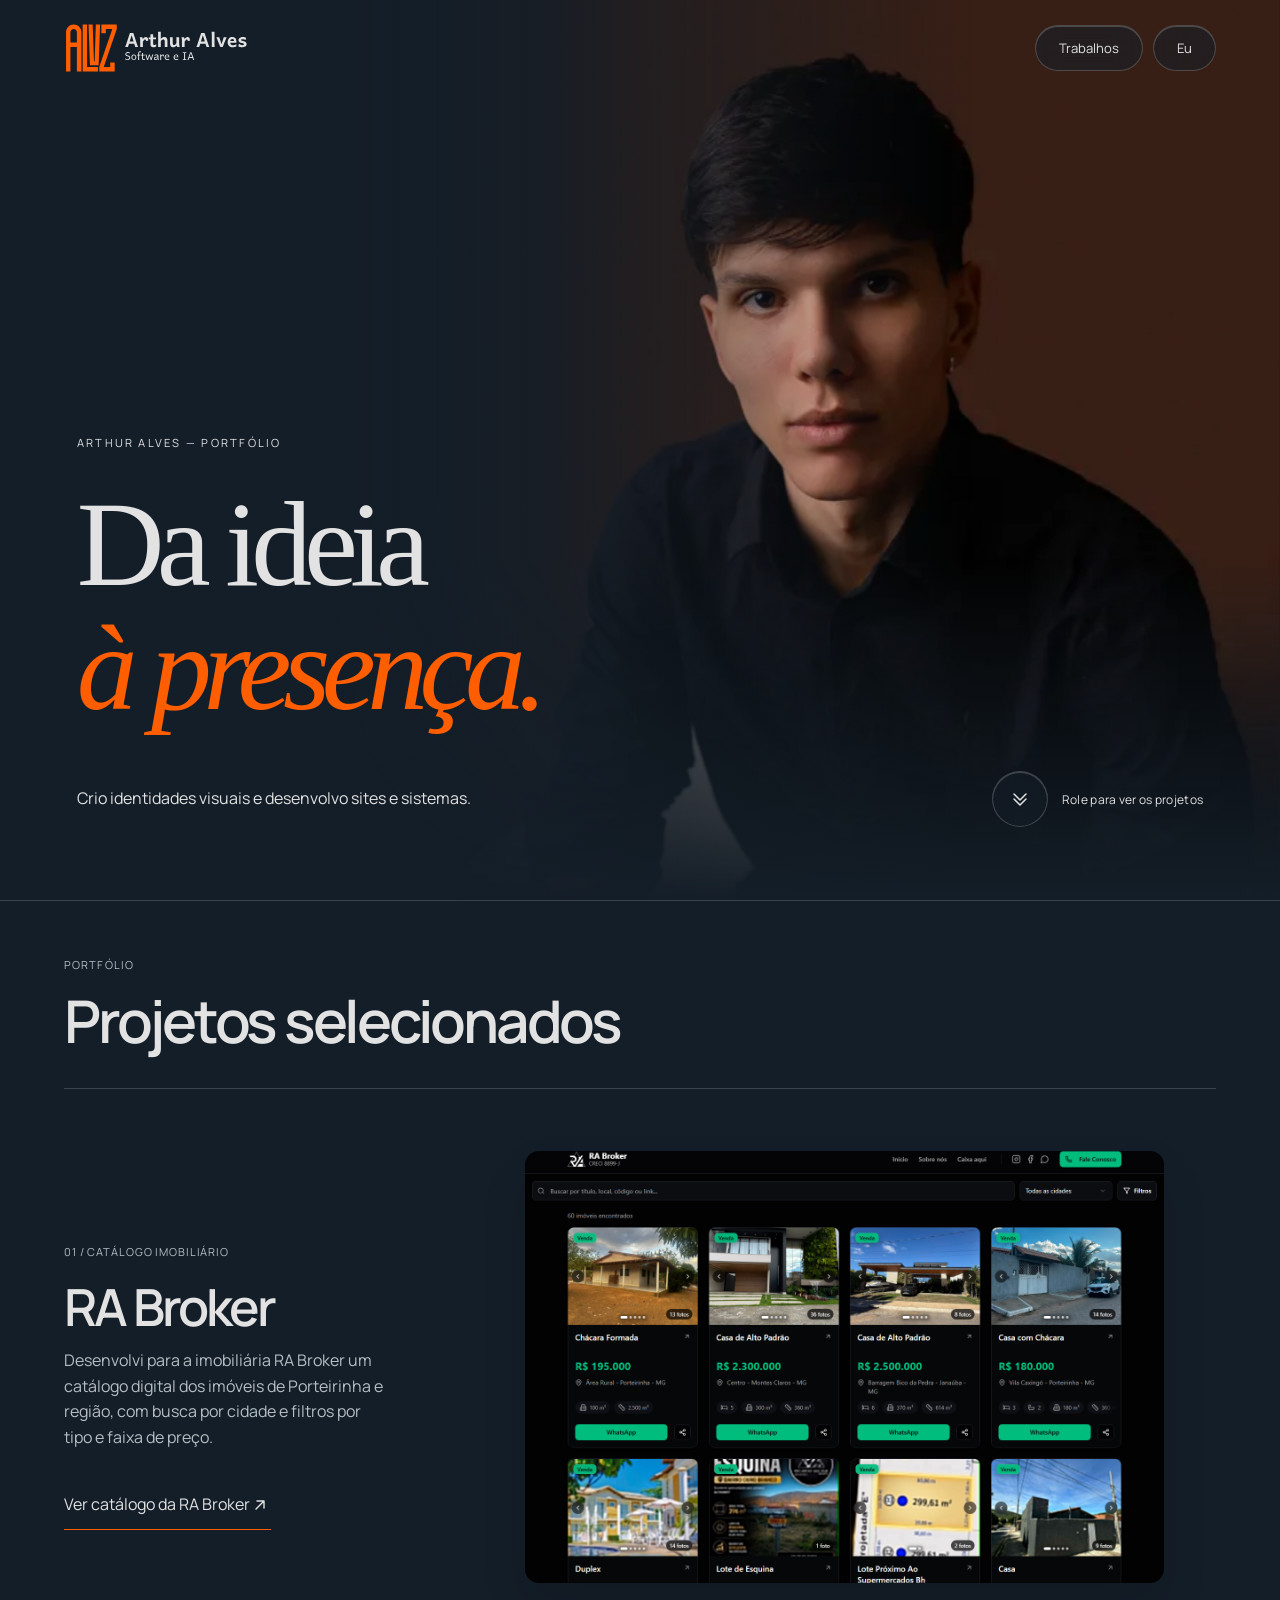
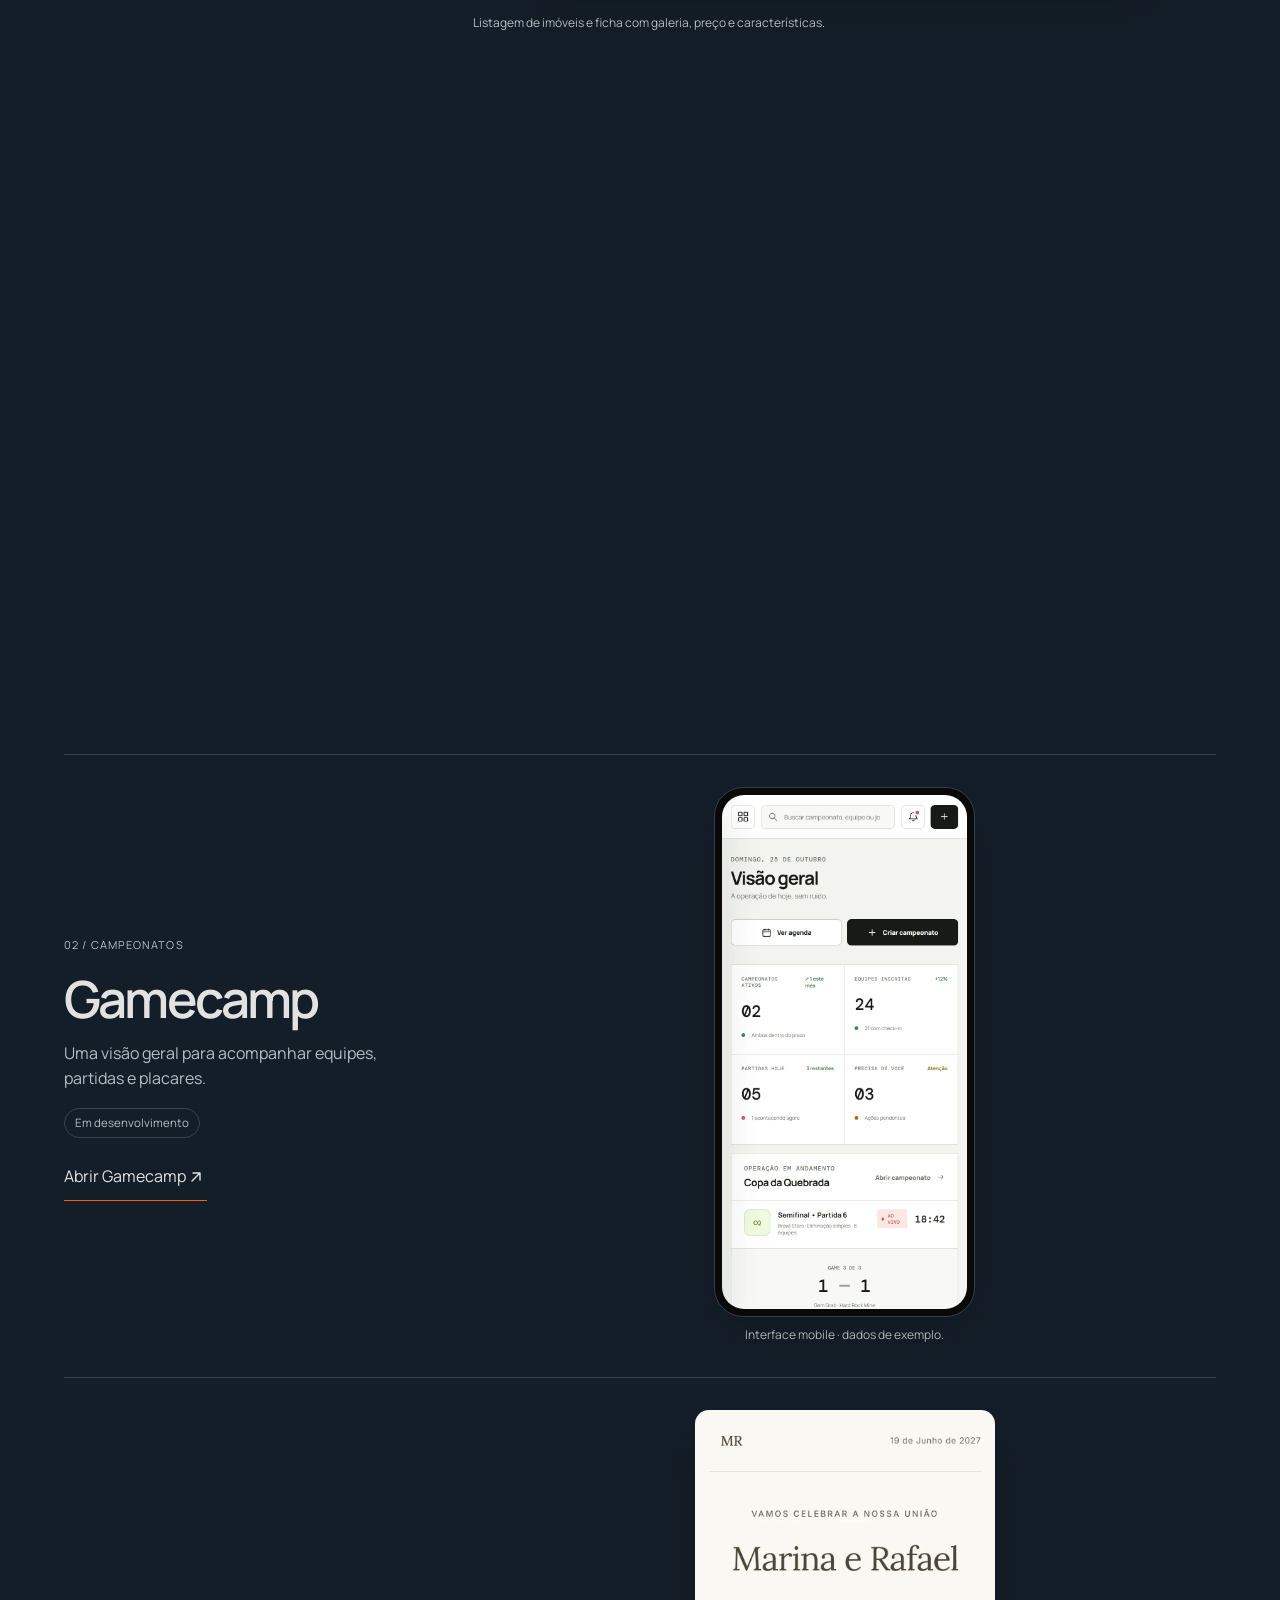
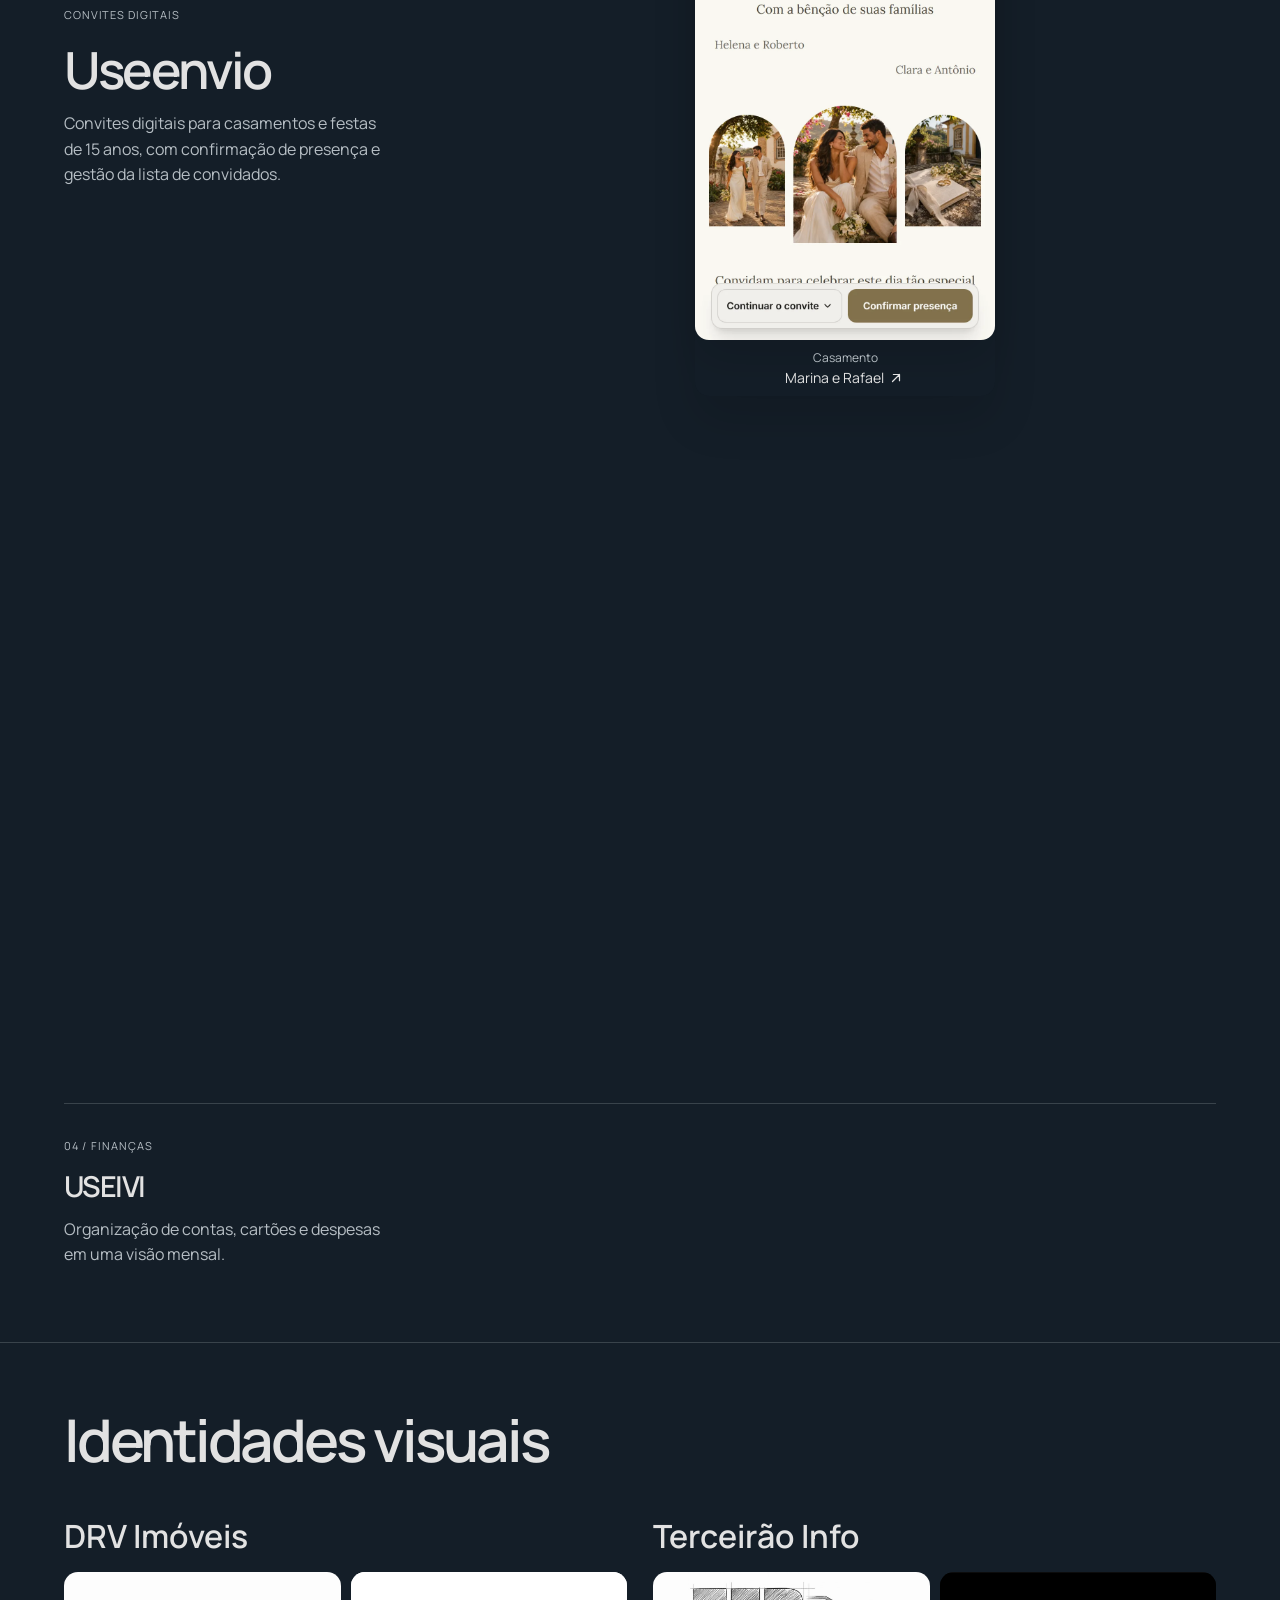
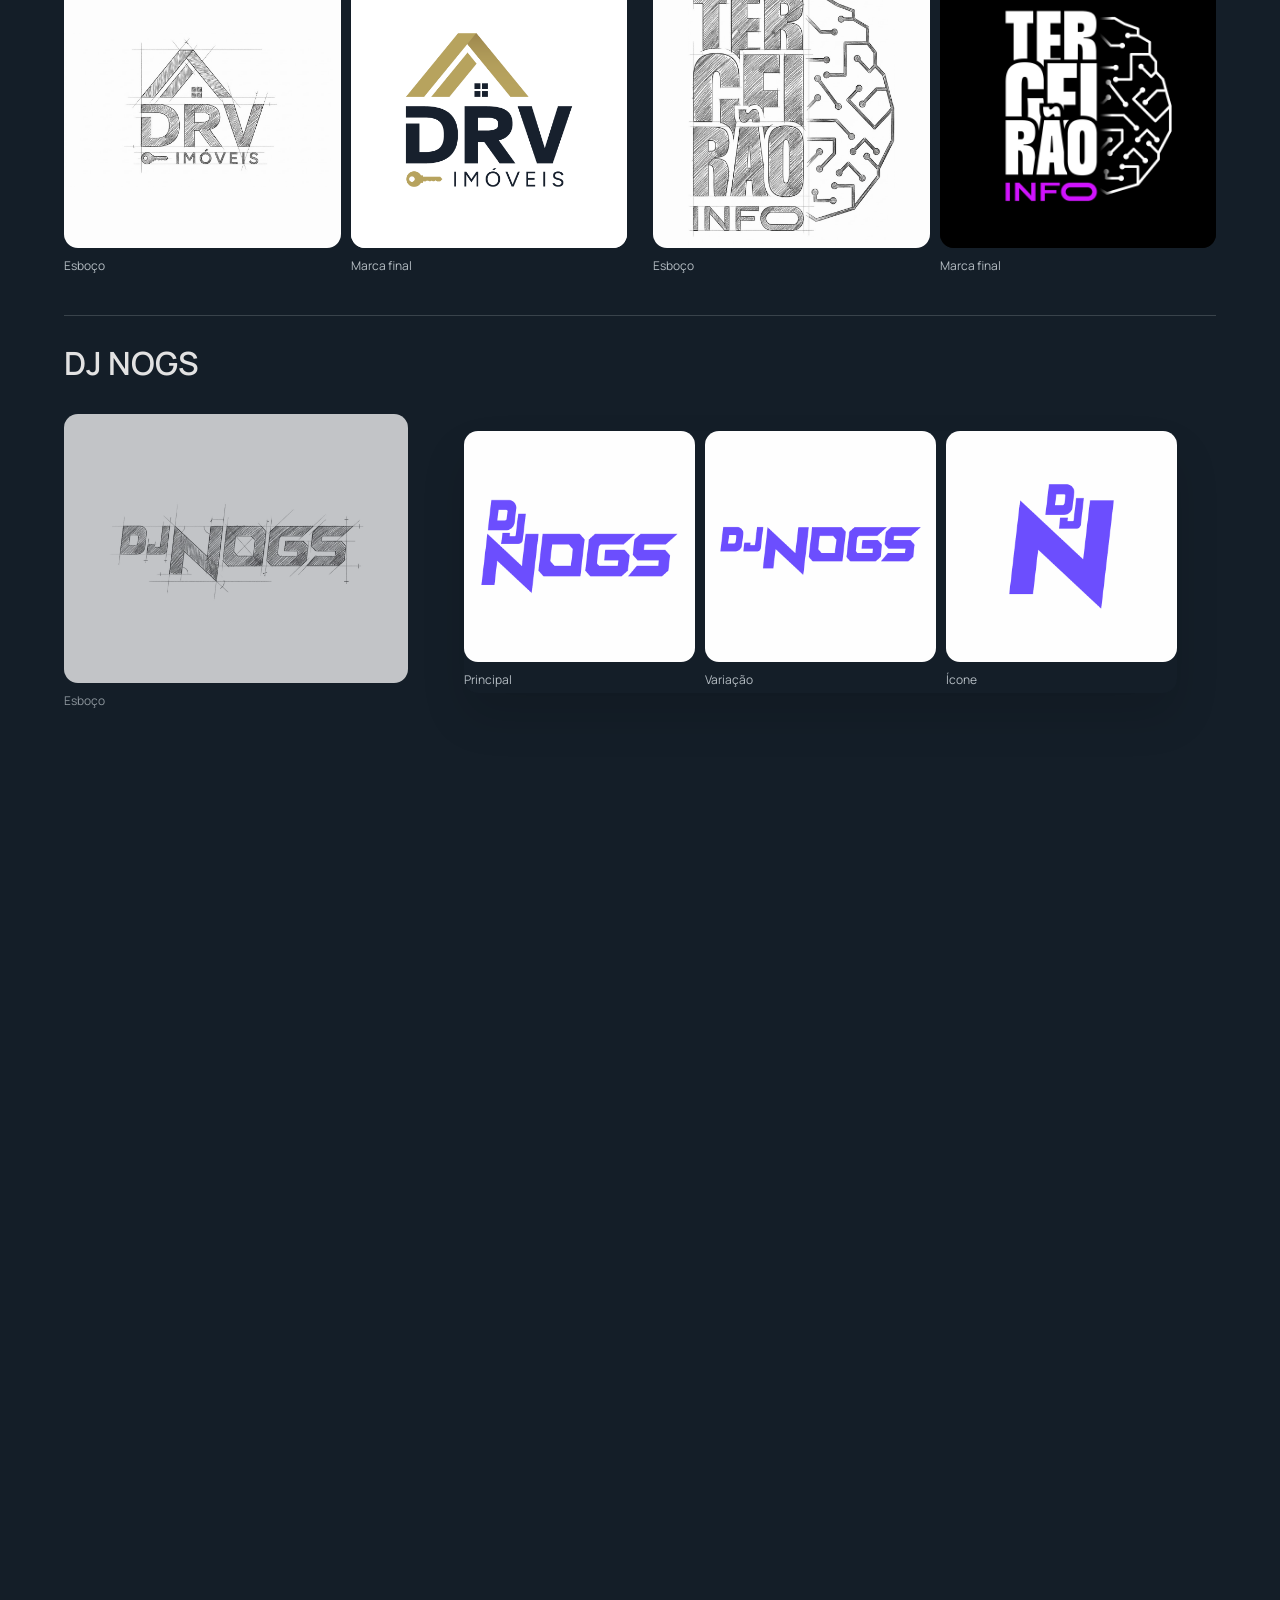
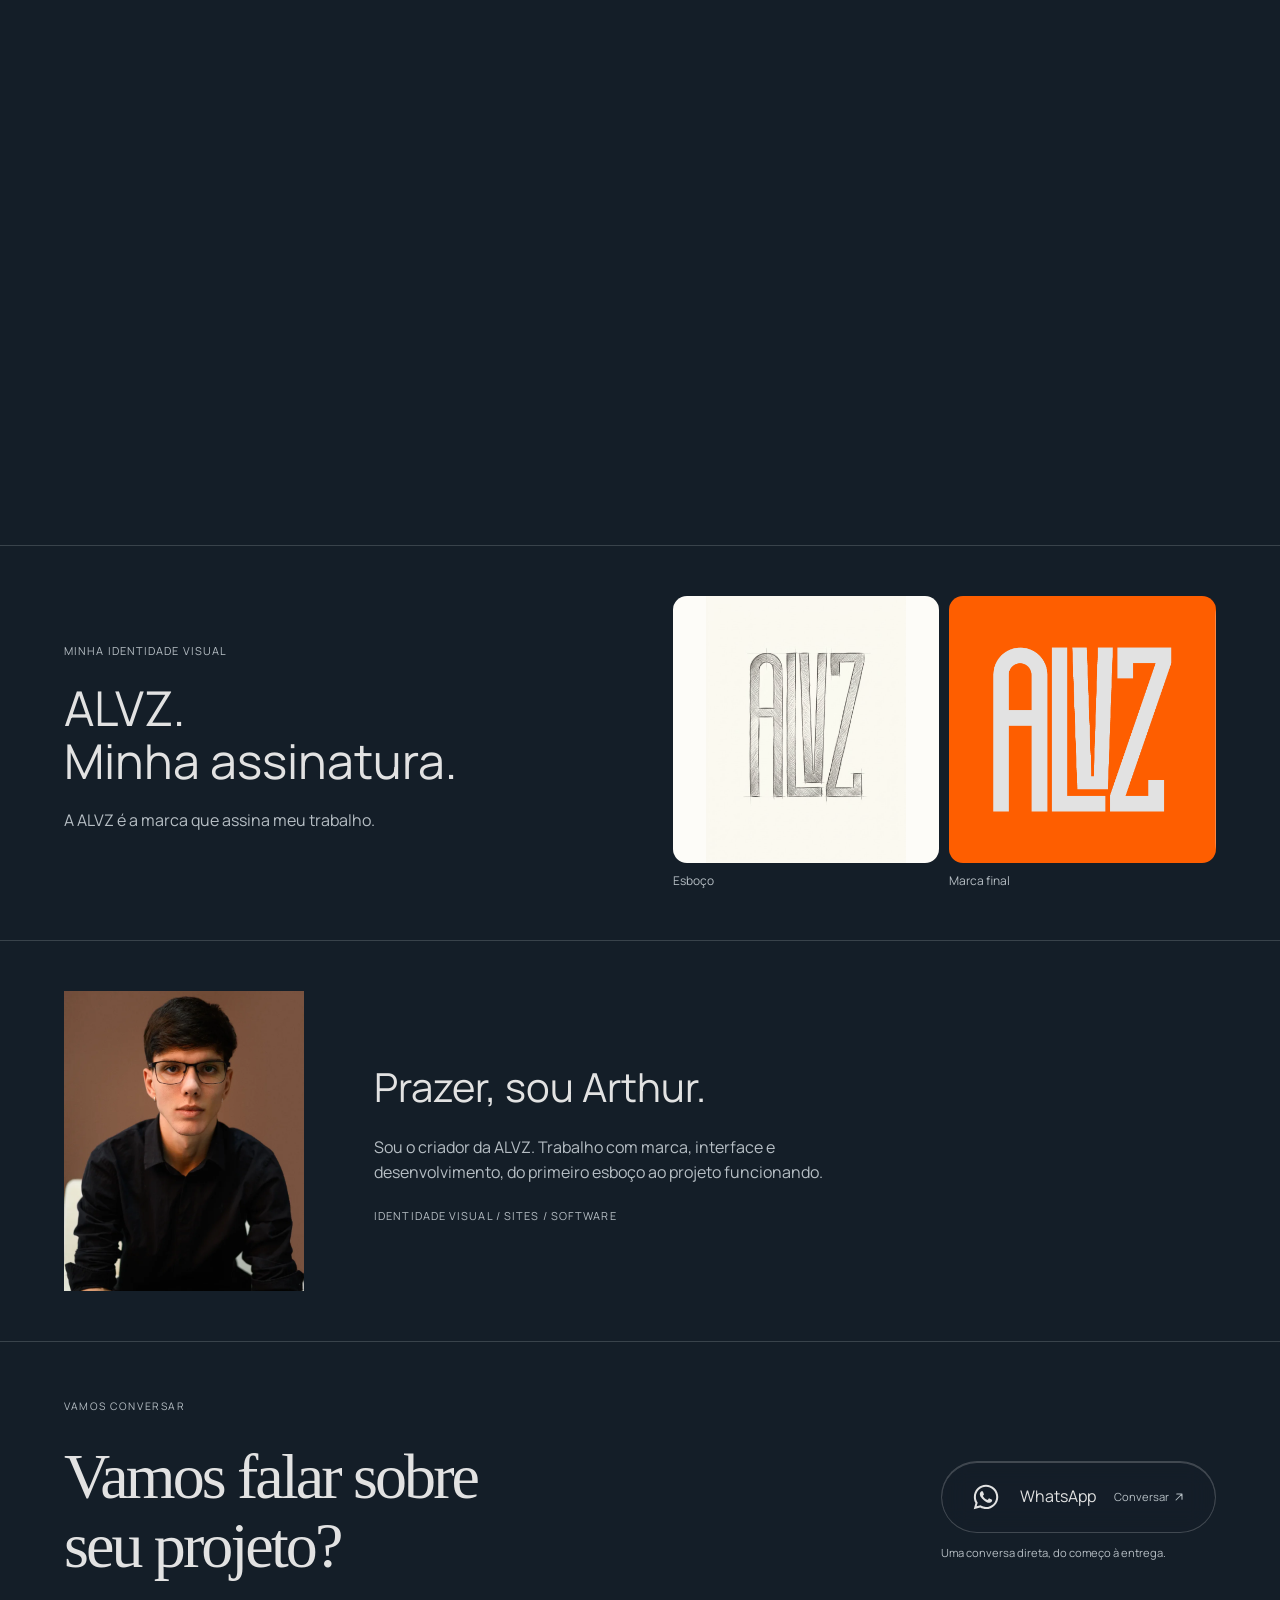
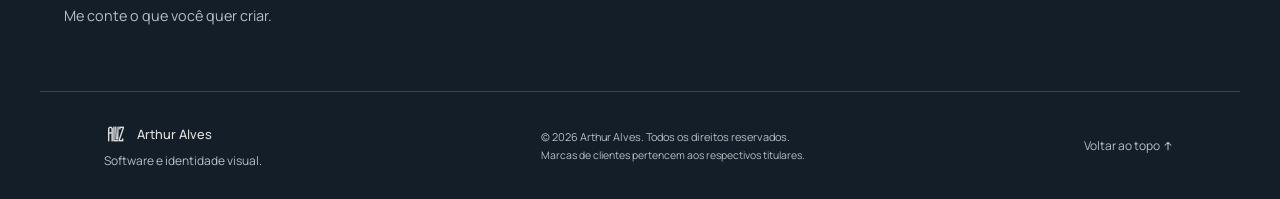
==== commit 7dfebb5b: "Show Elisa's invitation in the portfolio" ====
--- a/index.html
+++ b/index.html
@@ -30,10 +30,10 @@
         <span class="invitation-kind">Casamento</span>
         <span>Marina e Rafael <svg aria-hidden="true" focusable="false" viewBox="0 0 16 16" fill="none" stroke="currentColor" stroke-width="1.4" stroke-linecap="round" stroke-linejoin="round" width="1em" height="1em" style="vertical-align:-.125em;margin-inline:.15em;flex:none"><use href="assets/arrows.svg#up-right"/></svg></span>
       </a>
-      <a class="invitation-preview" href="https://useenvio.alvz.com.br/c/evt_modelo-isadora-15-anos" target="_blank" rel="noopener">
-        <img src="assets/useenvio-isadora.webp" alt="" width="860" height="1520" loading="lazy">
+      <a class="invitation-preview" href="https://elisa-xv.vercel.app/" target="_blank" rel="noopener">
+        <img src="assets/useenvio-elisa.webp" alt="" width="860" height="1520" loading="lazy">
         <span class="invitation-kind">15 anos</span>
-        <span>Isadora <svg aria-hidden="true" focusable="false" viewBox="0 0 16 16" fill="none" stroke="currentColor" stroke-width="1.4" stroke-linecap="round" stroke-linejoin="round" width="1em" height="1em" style="vertical-align:-.125em;margin-inline:.15em;flex:none"><use href="assets/arrows.svg#up-right"/></svg></span>
+        <span>Elisa <svg aria-hidden="true" focusable="false" viewBox="0 0 16 16" fill="none" stroke="currentColor" stroke-width="1.4" stroke-linecap="round" stroke-linejoin="round" width="1em" height="1em" style="vertical-align:-.125em;margin-inline:.15em;flex:none"><use href="assets/arrows.svg#up-right"/></svg></span>
       </a>
     </div>
   </article>
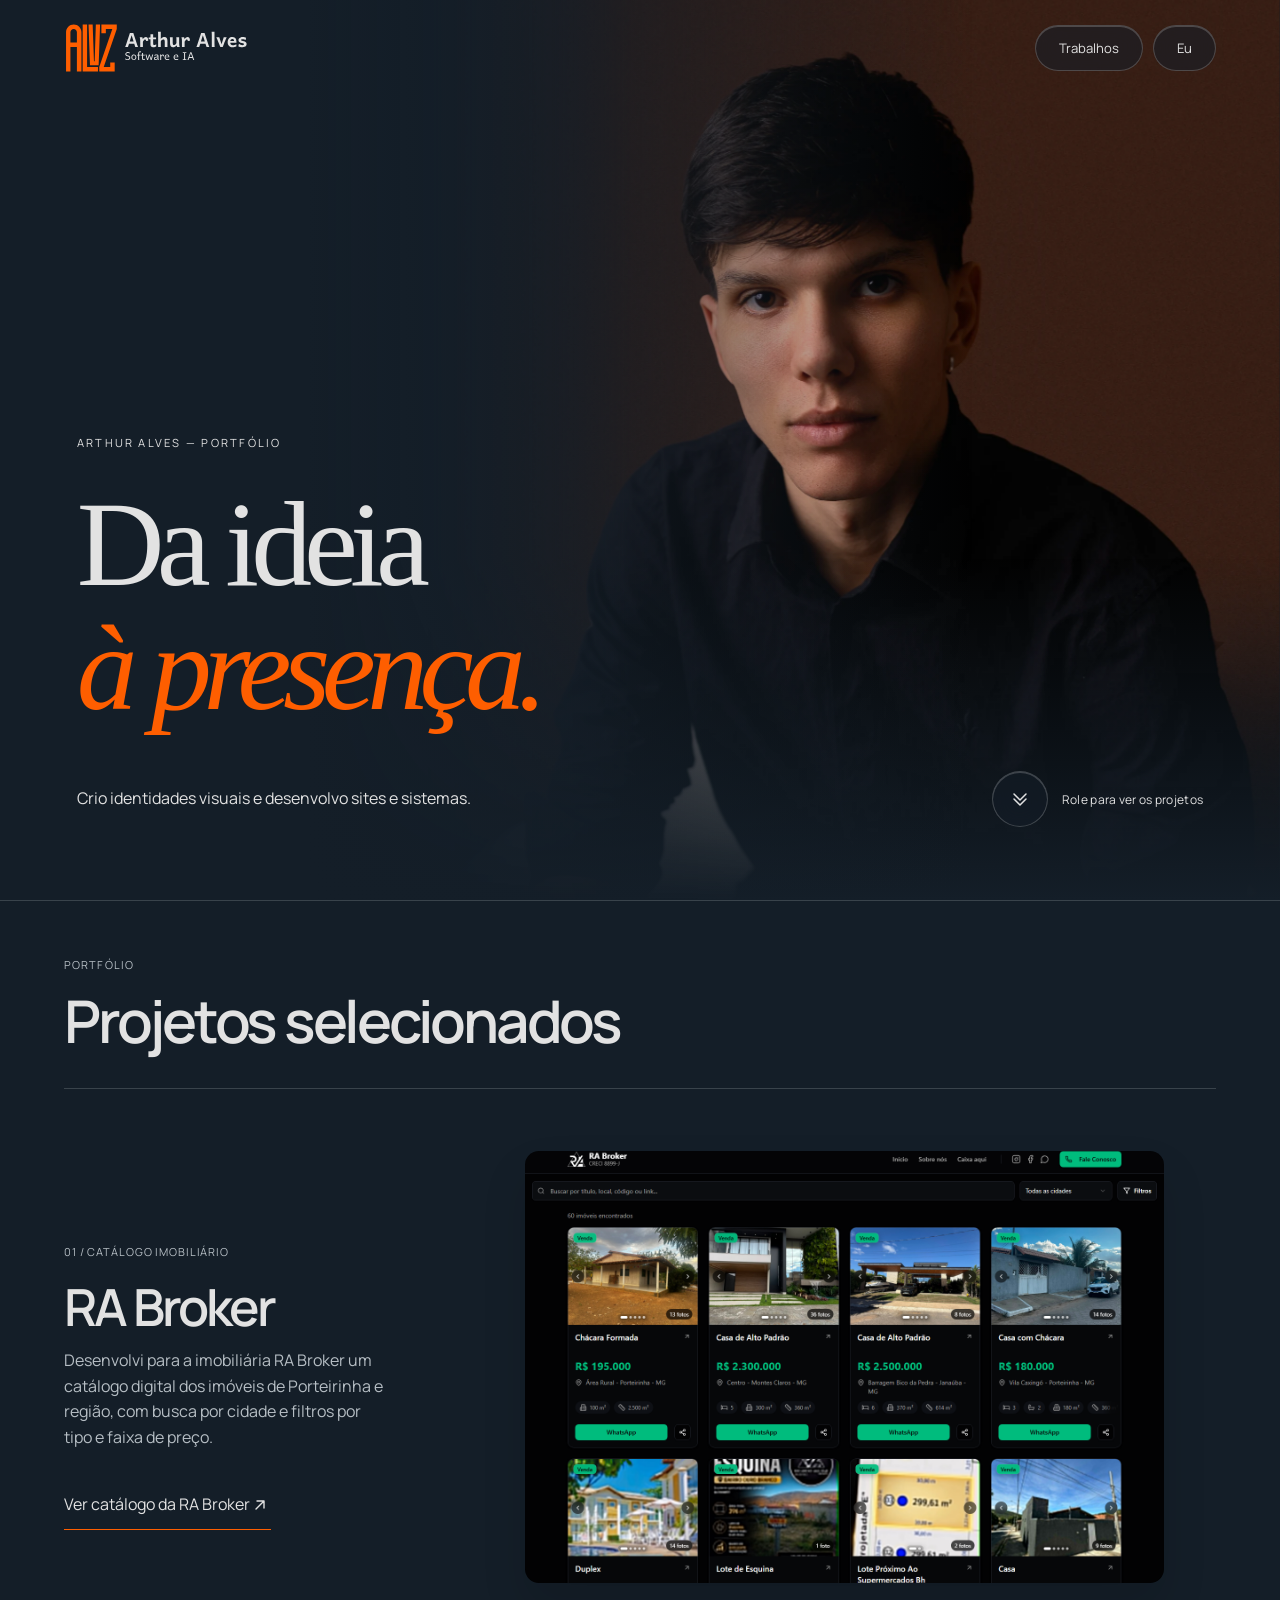
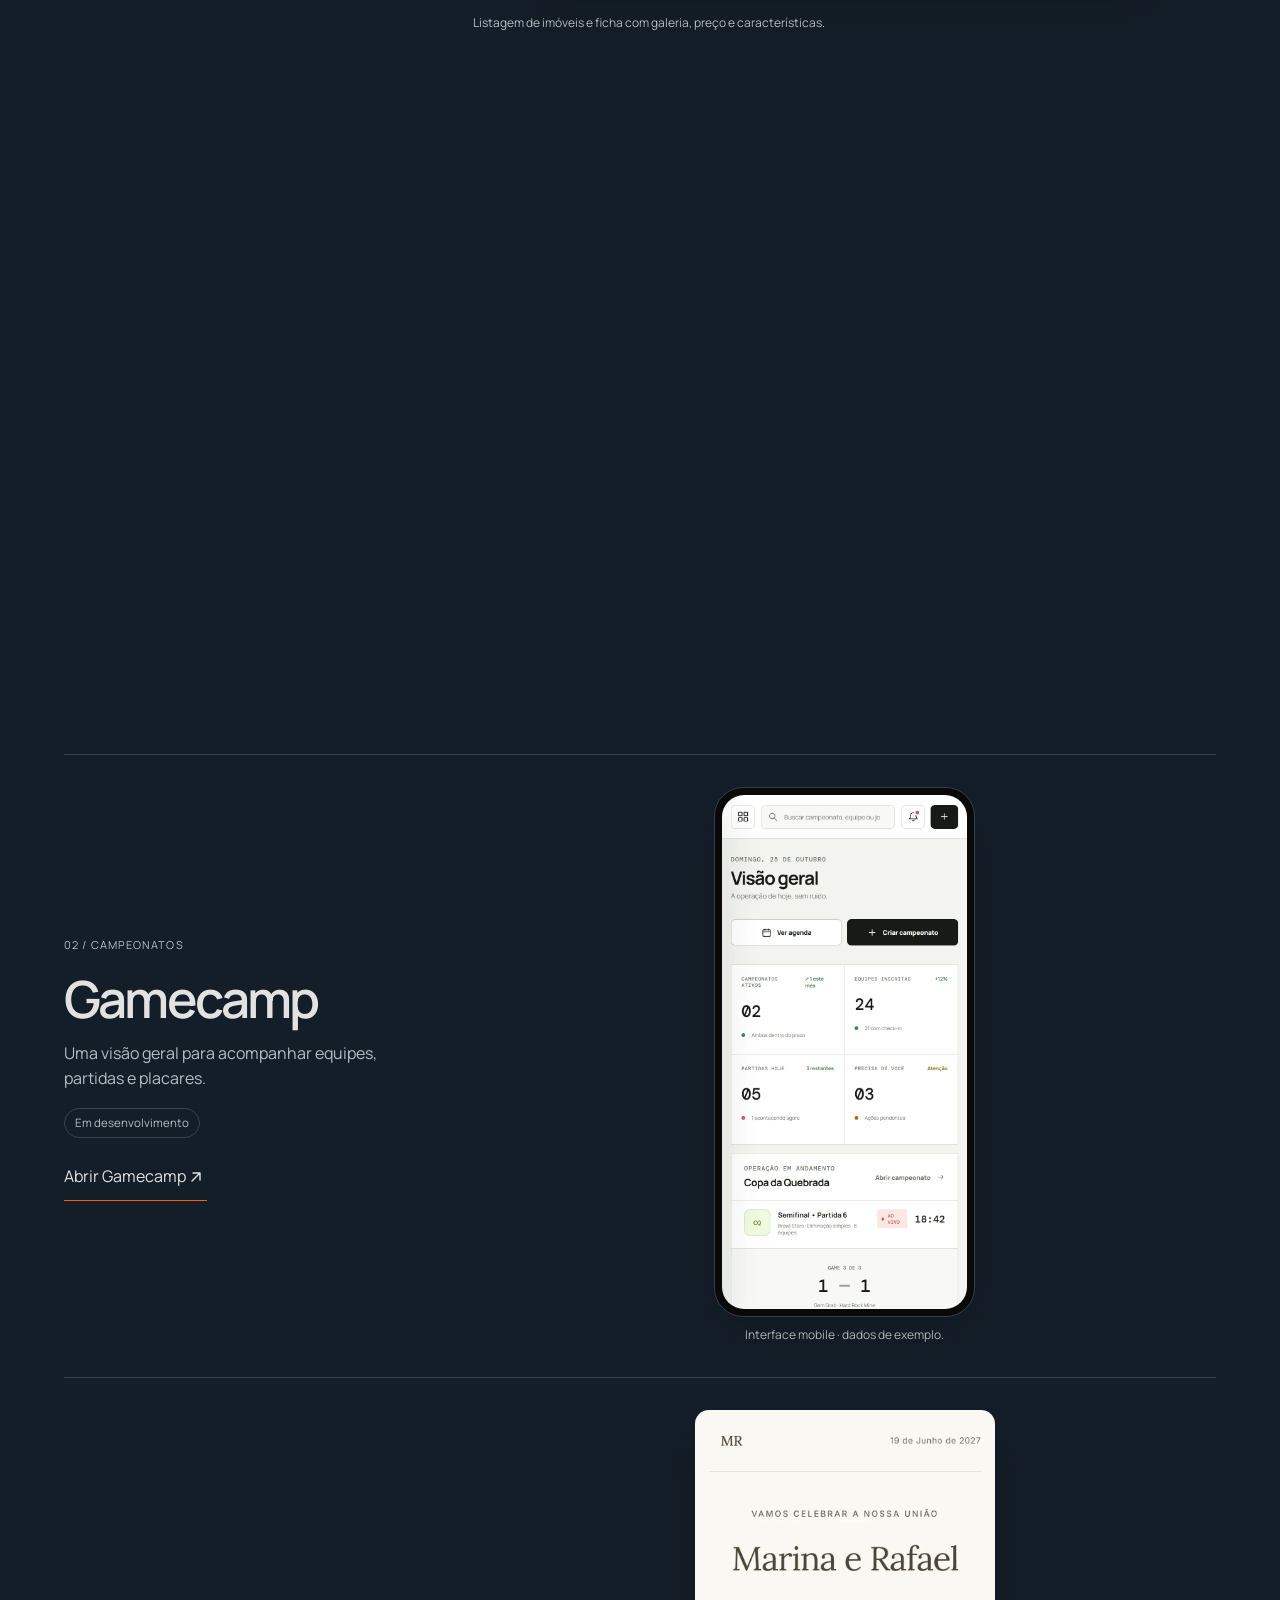
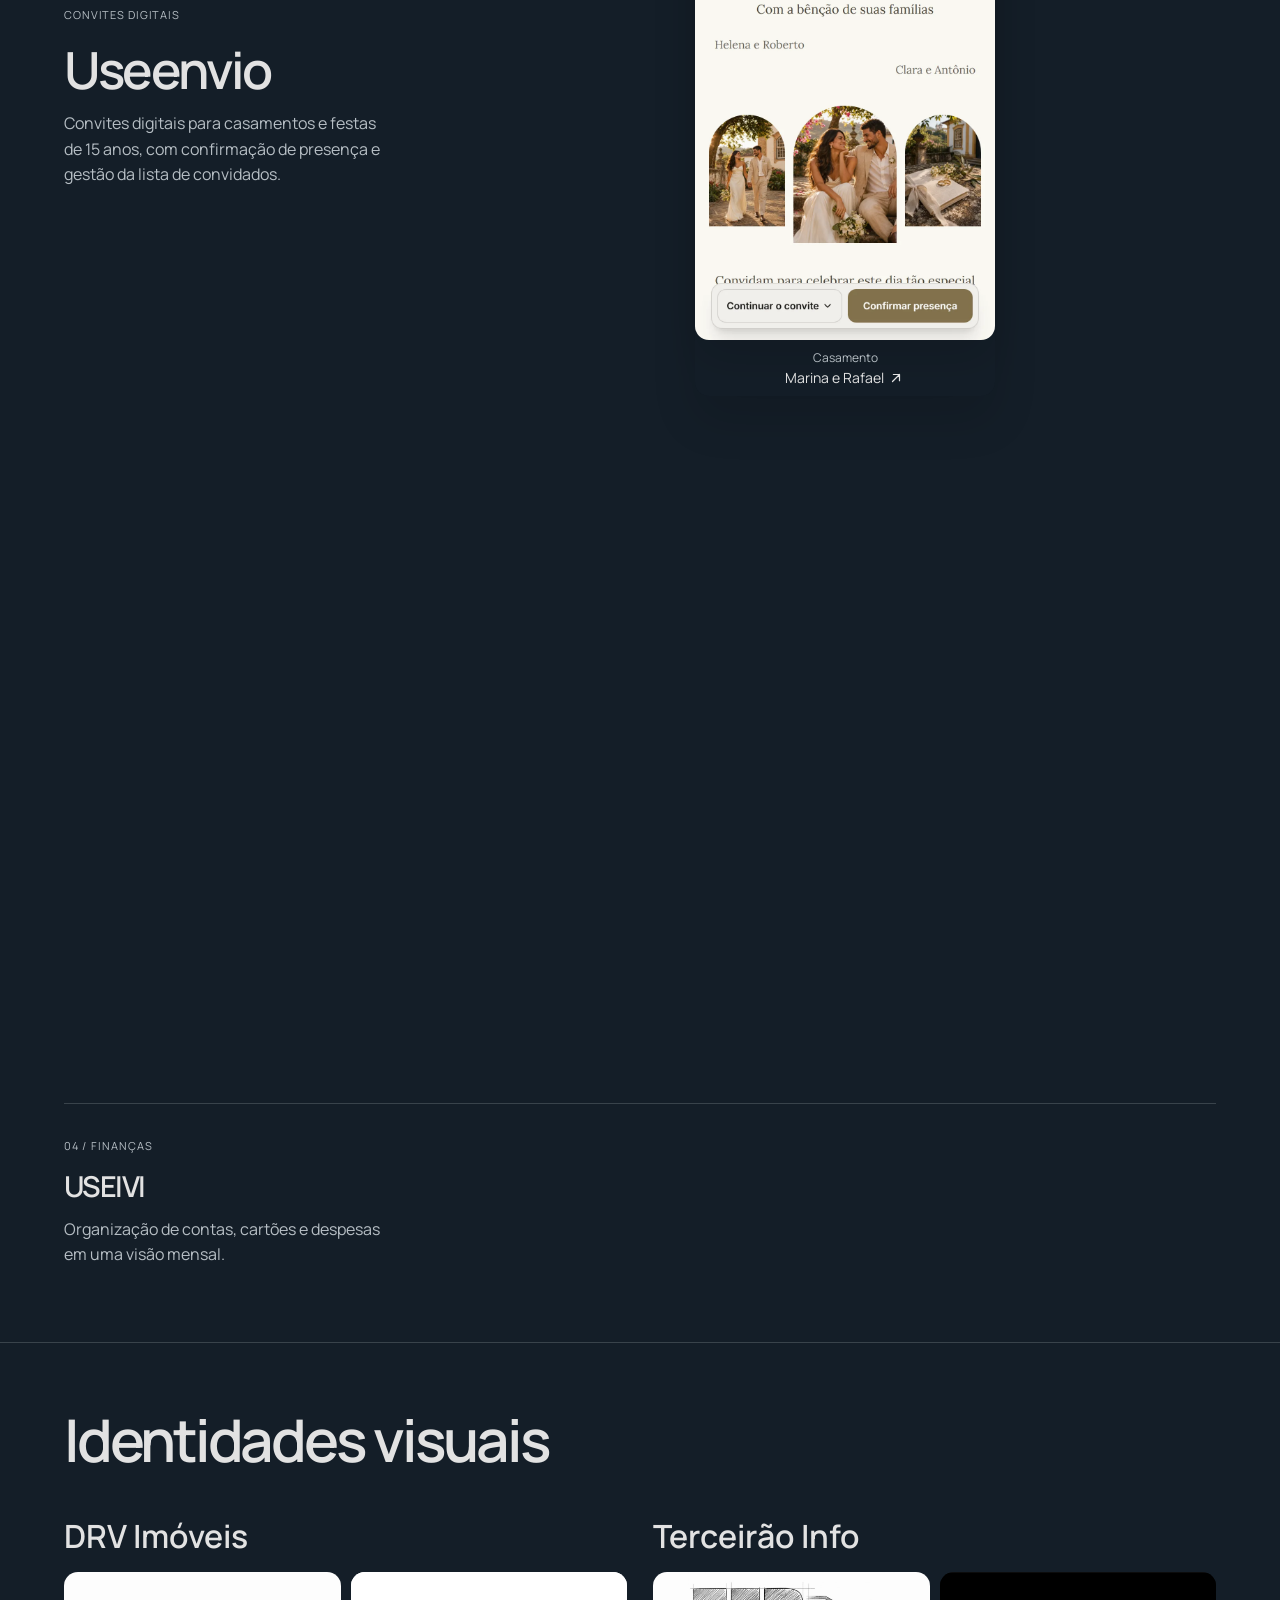
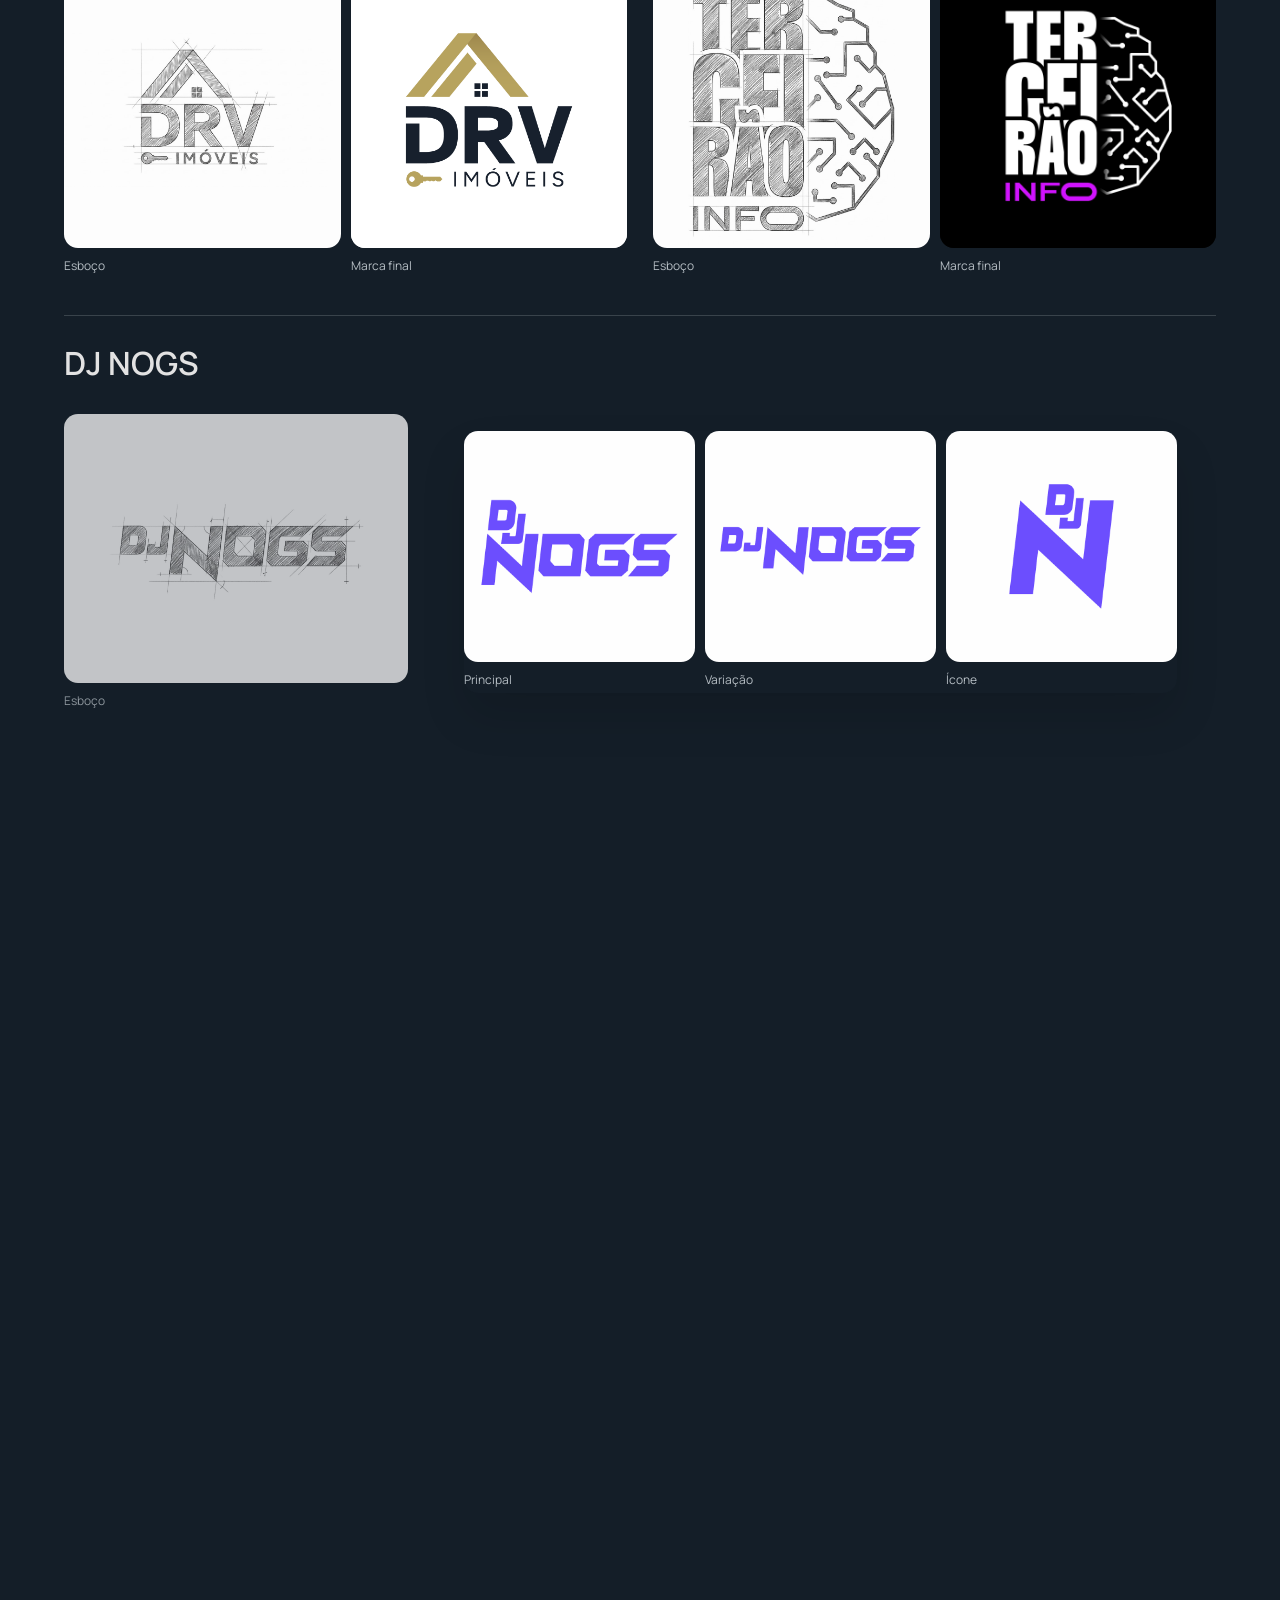
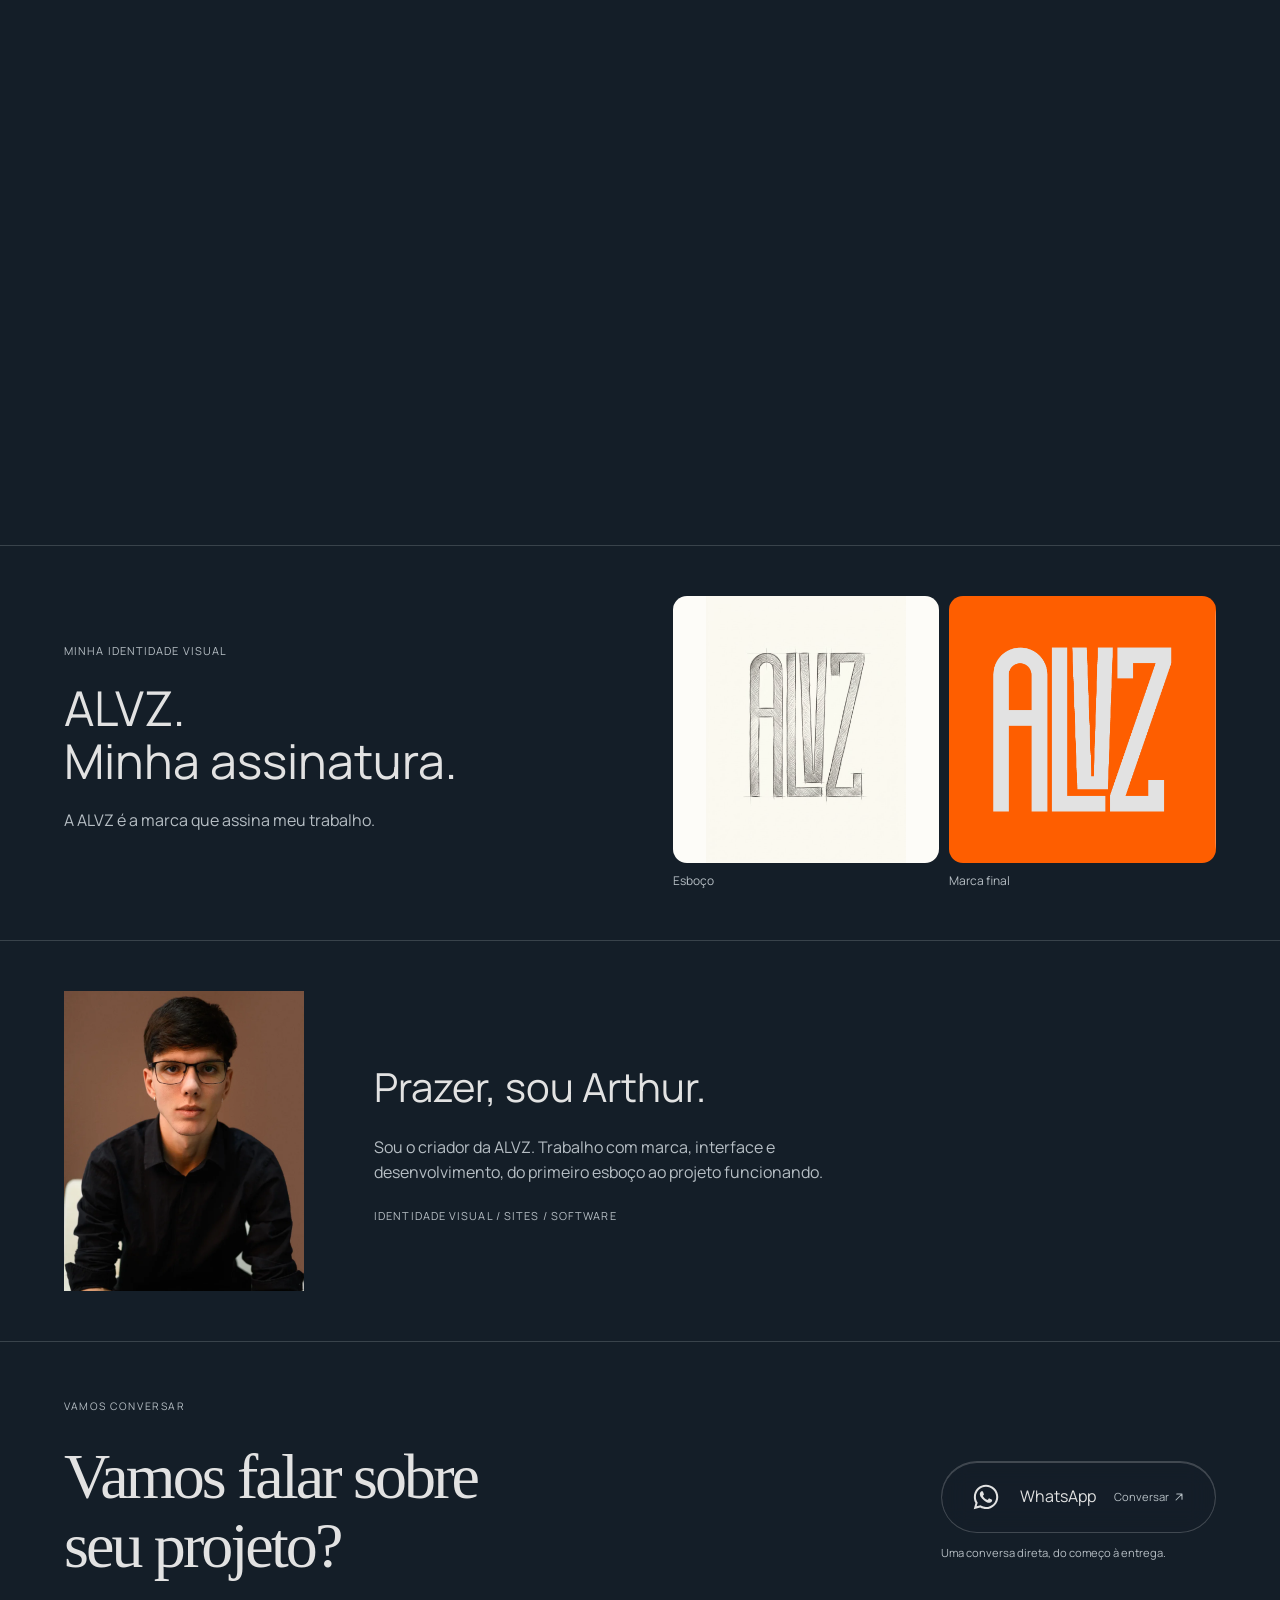
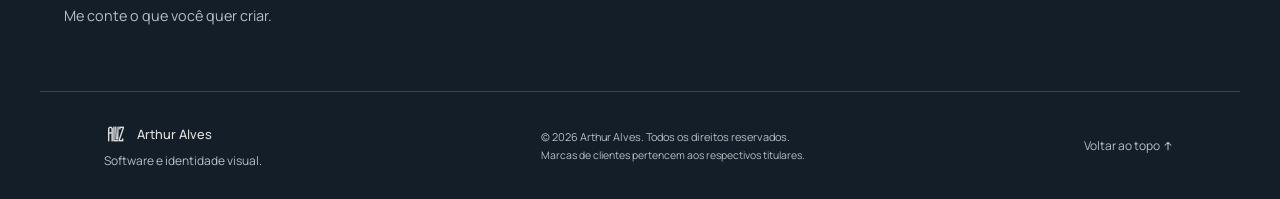
==== commit 1e877011: "Correct Elisa's invitation link" ====
--- a/index.html
+++ b/index.html
@@ -30,7 +30,7 @@
         <span class="invitation-kind">Casamento</span>
         <span>Marina e Rafael <svg aria-hidden="true" focusable="false" viewBox="0 0 16 16" fill="none" stroke="currentColor" stroke-width="1.4" stroke-linecap="round" stroke-linejoin="round" width="1em" height="1em" style="vertical-align:-.125em;margin-inline:.15em;flex:none"><use href="assets/arrows.svg#up-right"/></svg></span>
       </a>
-      <a class="invitation-preview" href="https://elisa-xv.vercel.app/" target="_blank" rel="noopener">
+      <a class="invitation-preview" href="https://useenvio.alvz.com.br/c/evt_15anoselisa" target="_blank" rel="noopener">
         <img src="assets/useenvio-elisa.webp" alt="" width="860" height="1520" loading="lazy">
         <span class="invitation-kind">15 anos</span>
         <span>Elisa <svg aria-hidden="true" focusable="false" viewBox="0 0 16 16" fill="none" stroke="currentColor" stroke-width="1.4" stroke-linecap="round" stroke-linejoin="round" width="1em" height="1em" style="vertical-align:-.125em;margin-inline:.15em;flex:none"><use href="assets/arrows.svg#up-right"/></svg></span>
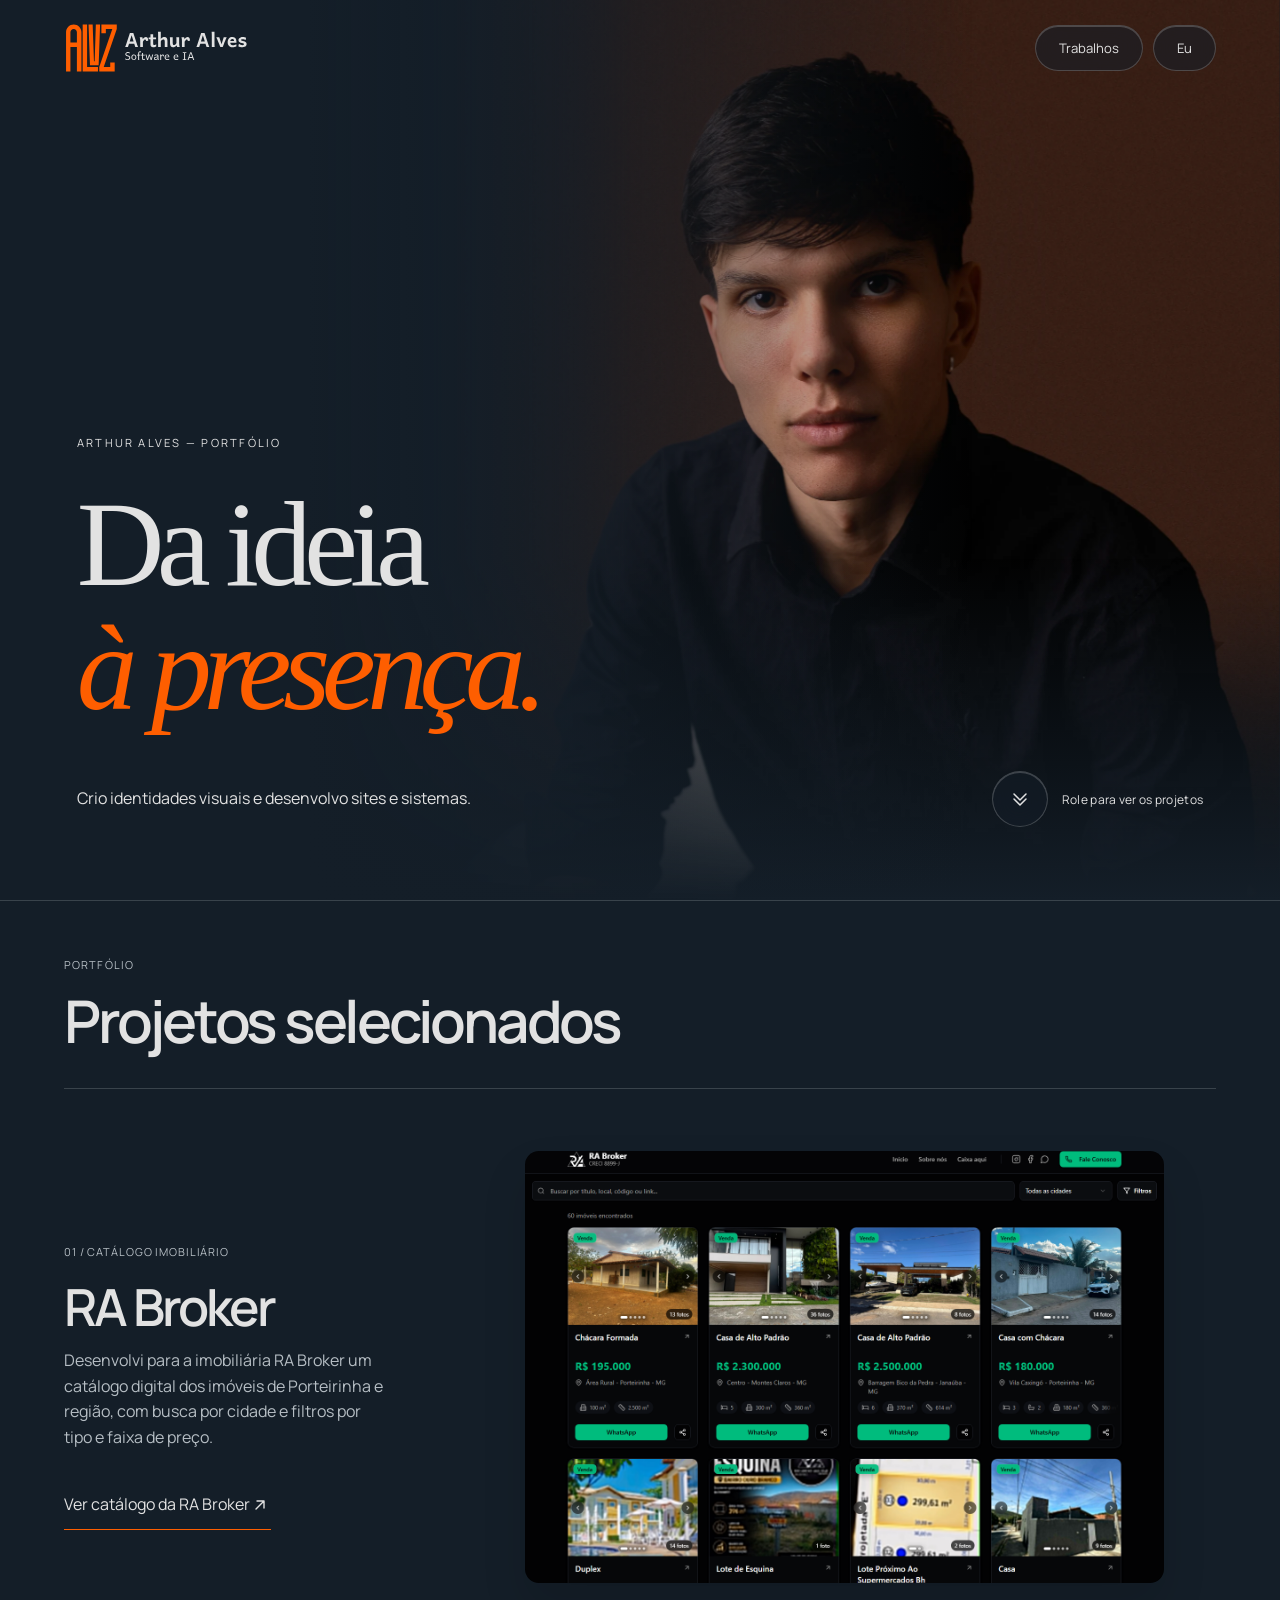
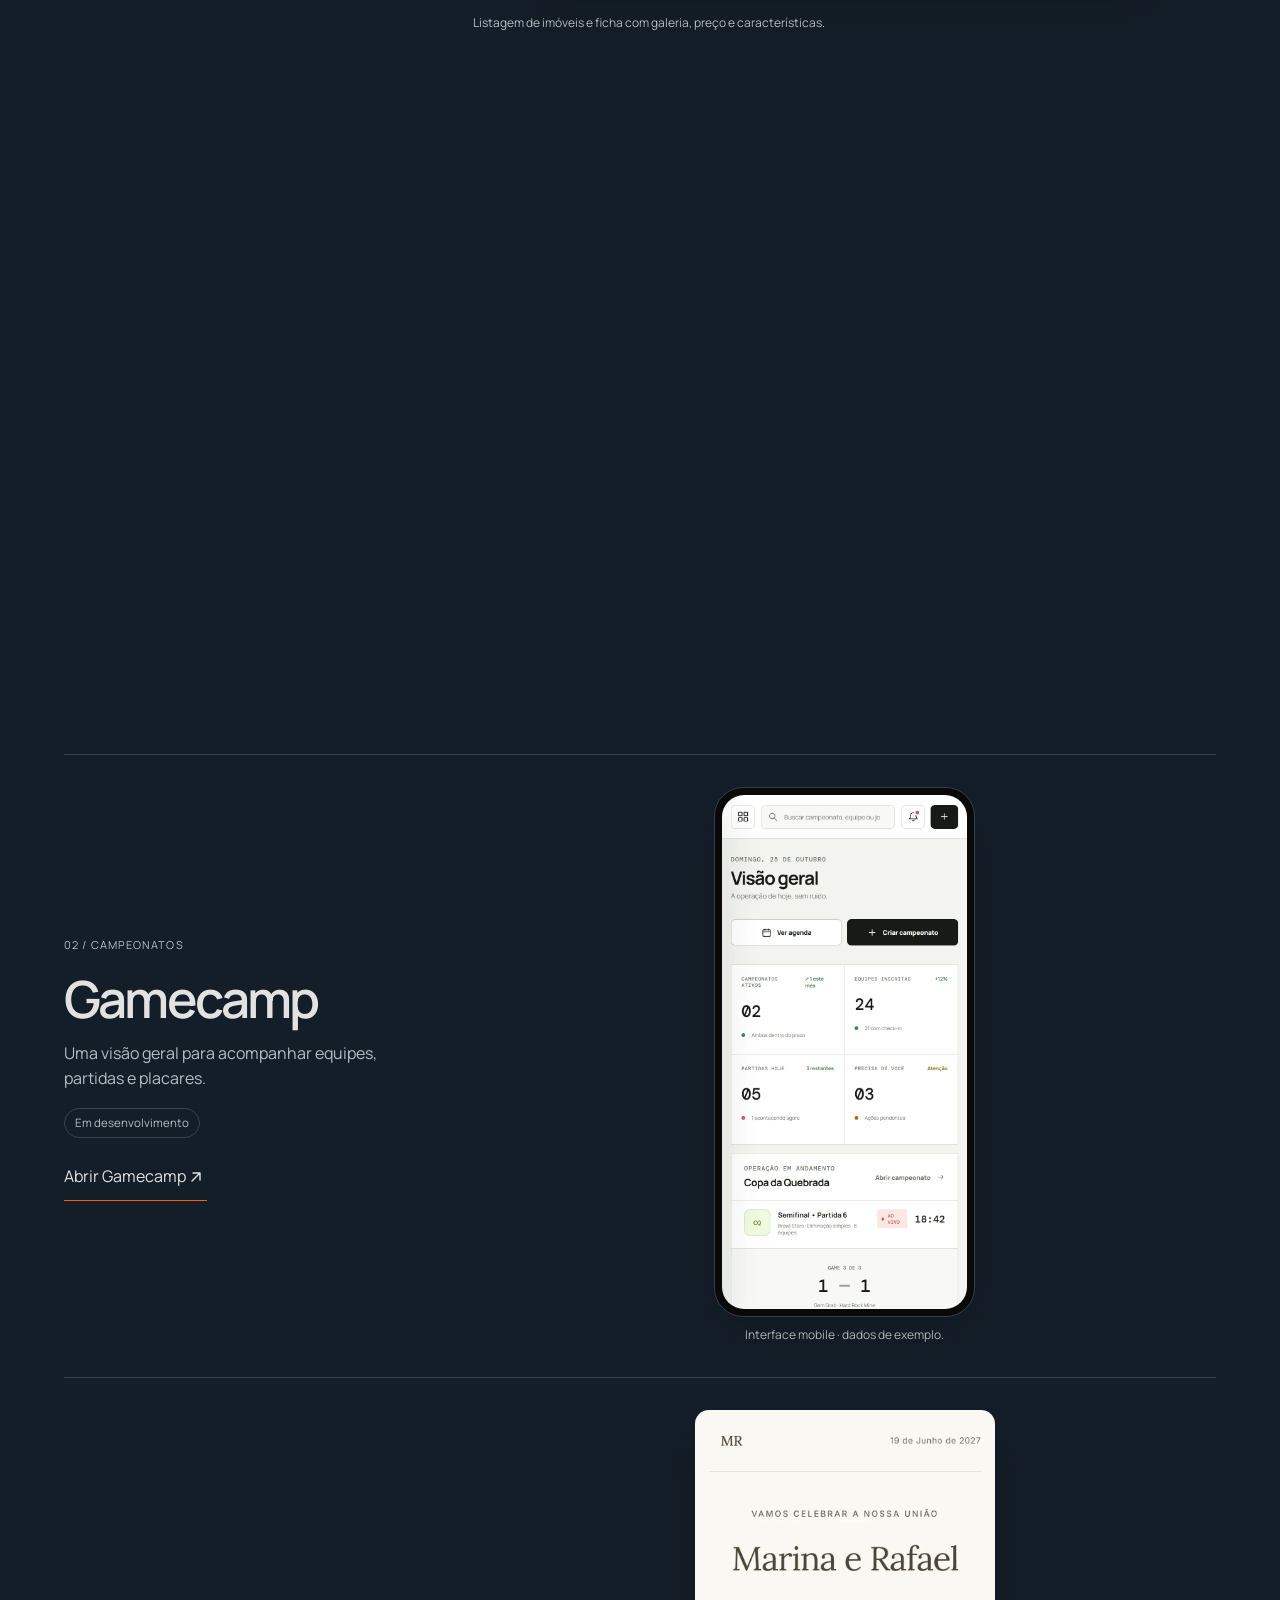
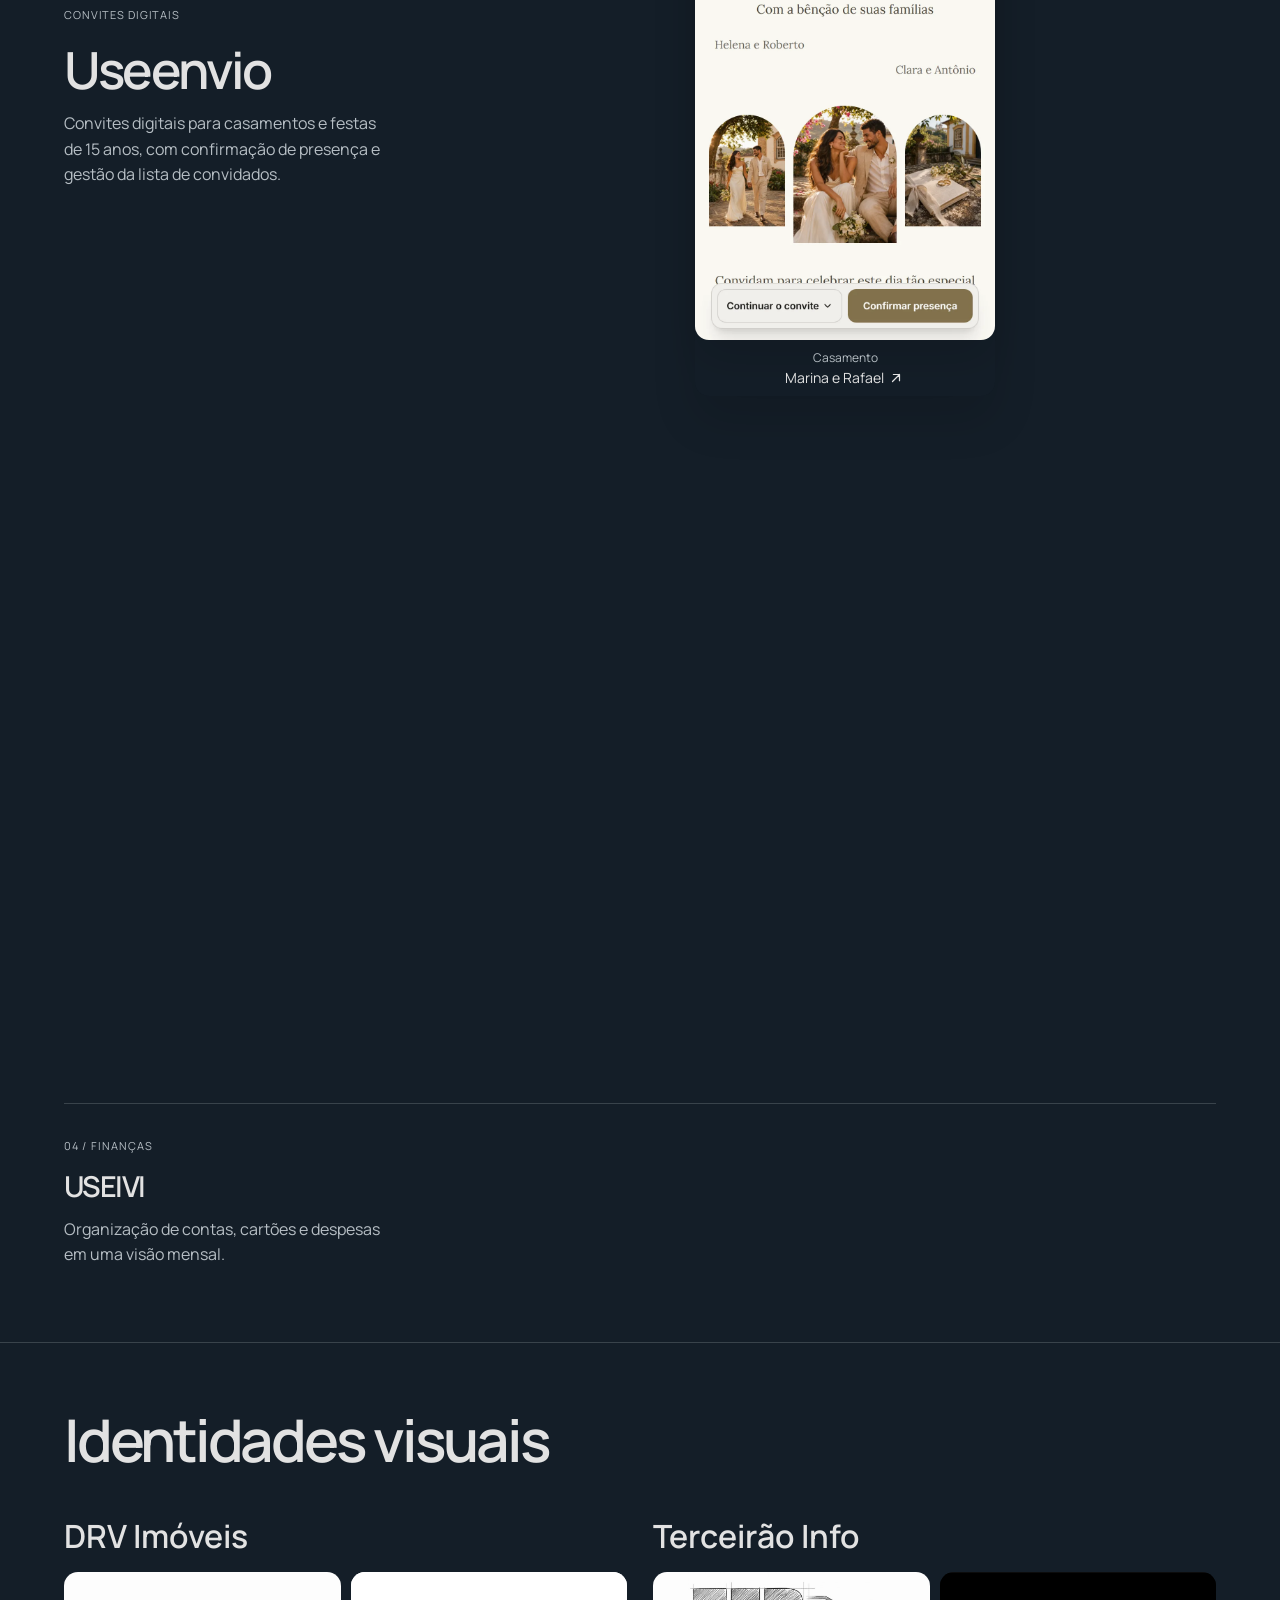
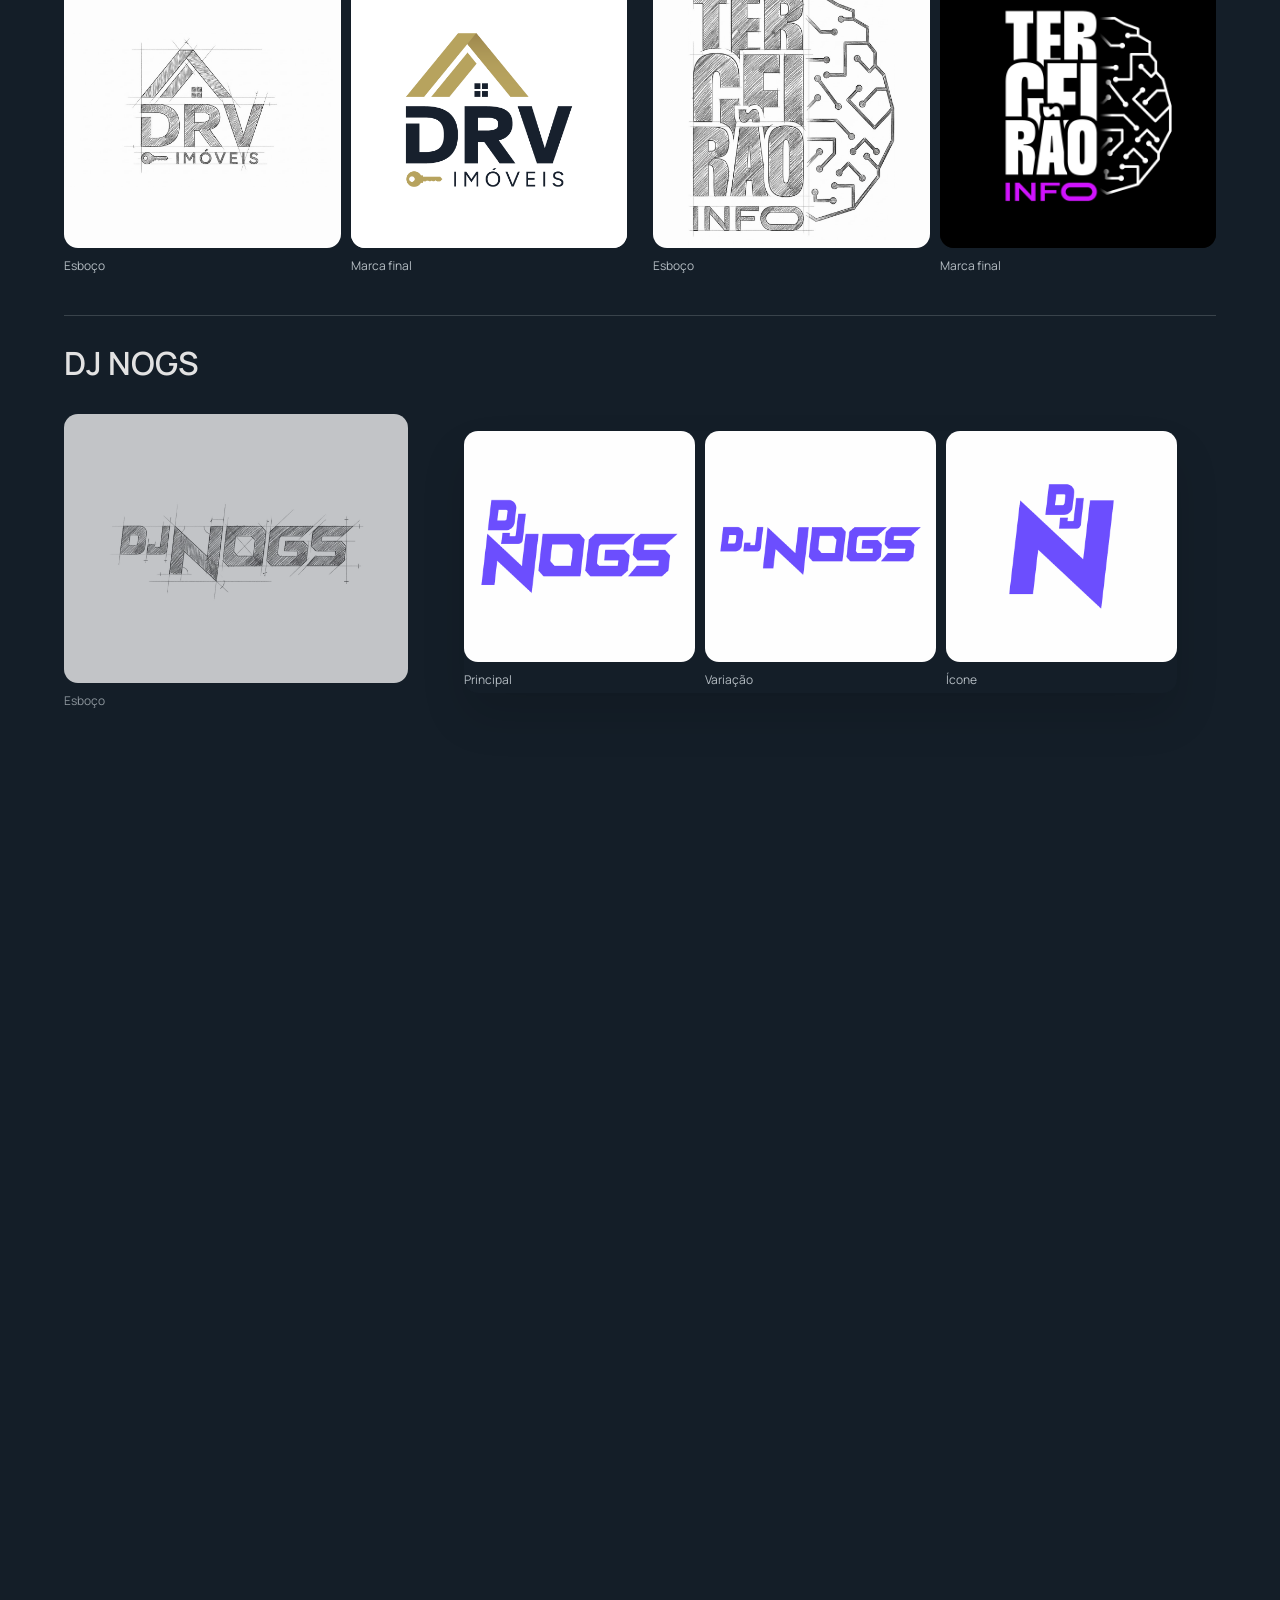
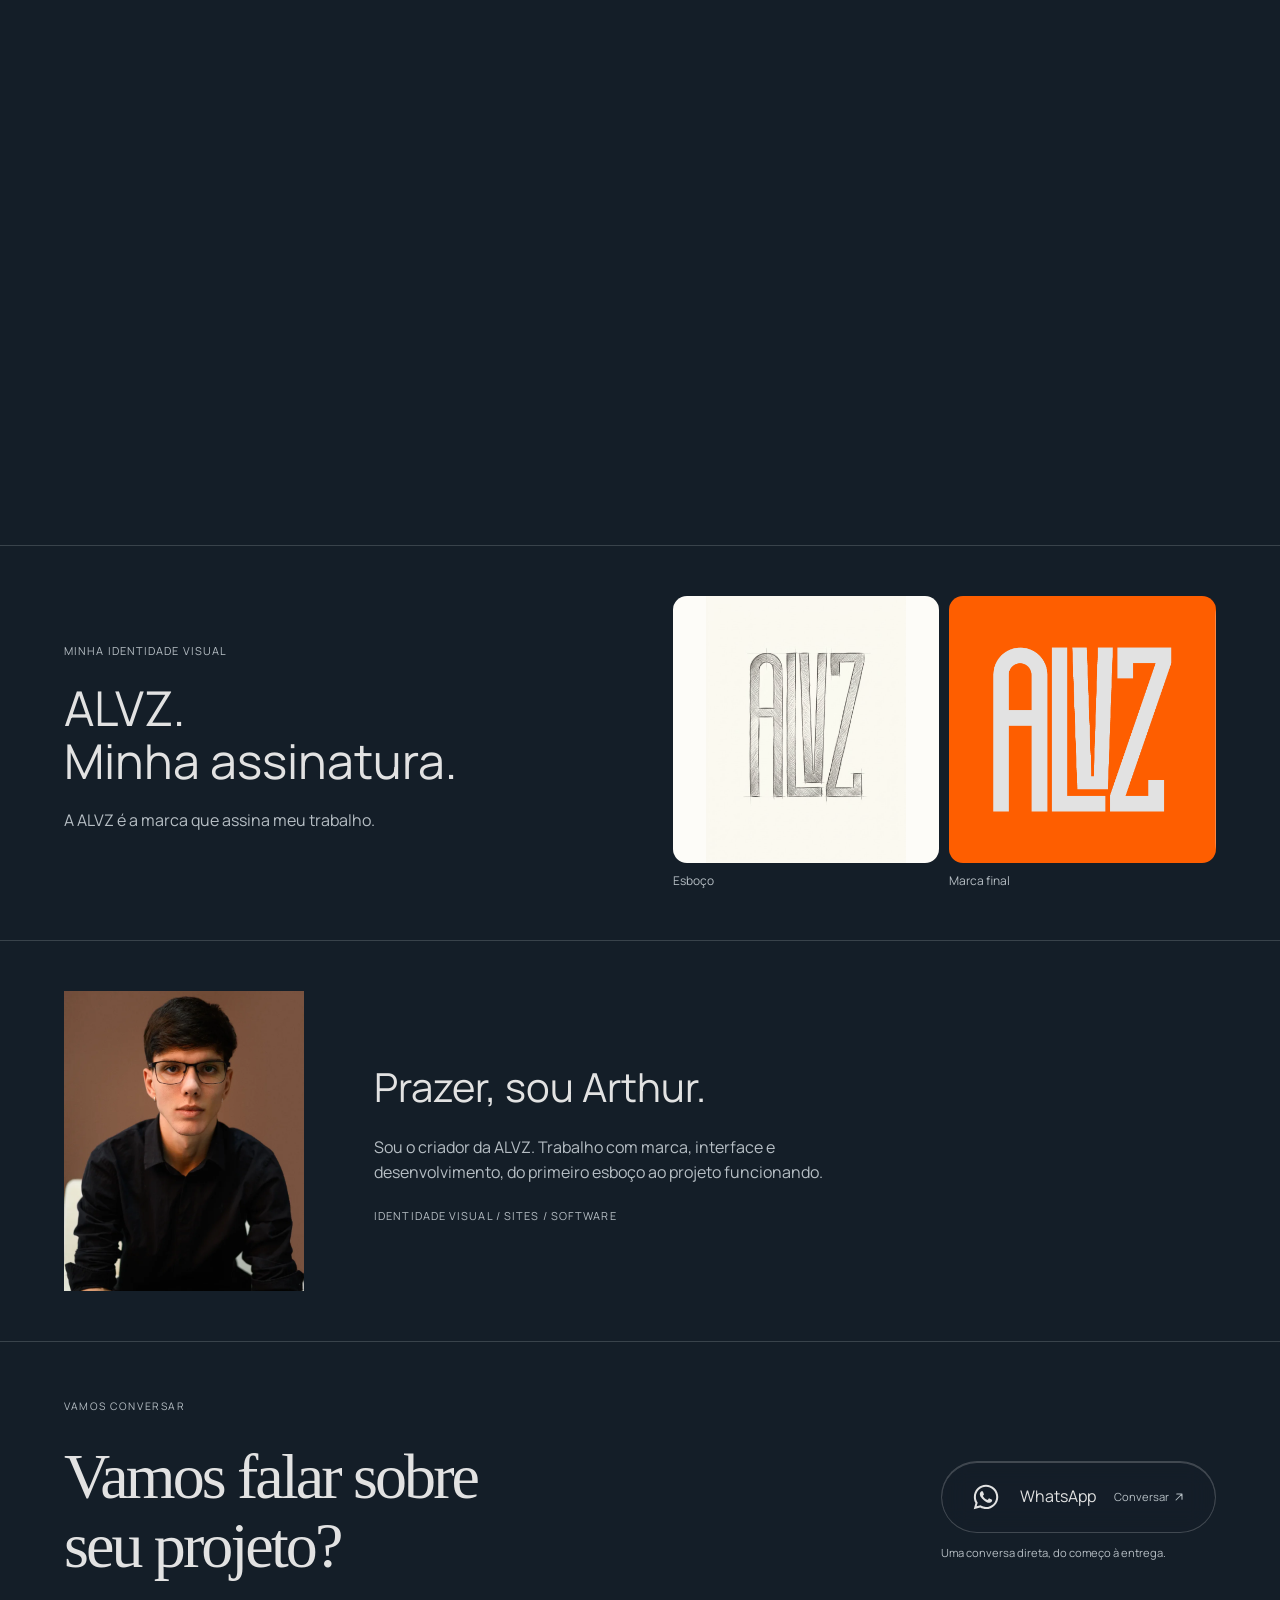
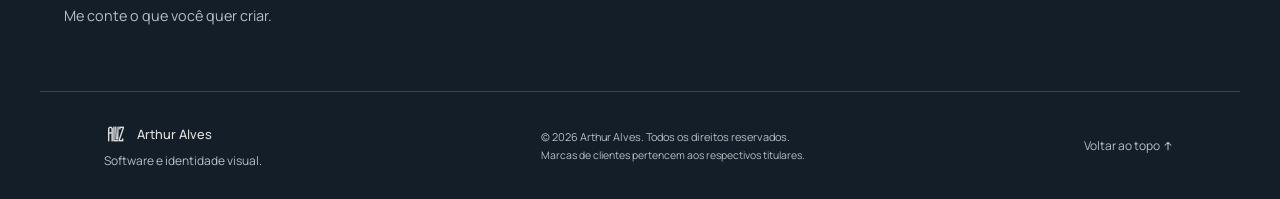
==== commit 0952ac32: "Refresh Elisa invitation preview from Useenvio" ====
--- a/index.html
+++ b/index.html
@@ -31,7 +31,7 @@
         <span>Marina e Rafael <svg aria-hidden="true" focusable="false" viewBox="0 0 16 16" fill="none" stroke="currentColor" stroke-width="1.4" stroke-linecap="round" stroke-linejoin="round" width="1em" height="1em" style="vertical-align:-.125em;margin-inline:.15em;flex:none"><use href="assets/arrows.svg#up-right"/></svg></span>
       </a>
       <a class="invitation-preview" href="https://useenvio.alvz.com.br/c/evt_15anoselisa" target="_blank" rel="noopener">
-        <img src="assets/useenvio-elisa.webp" alt="" width="860" height="1520" loading="lazy">
+        <img src="assets/useenvio-elisa.webp?v=useenvio" alt="" width="860" height="1520" loading="lazy">
         <span class="invitation-kind">15 anos</span>
         <span>Elisa <svg aria-hidden="true" focusable="false" viewBox="0 0 16 16" fill="none" stroke="currentColor" stroke-width="1.4" stroke-linecap="round" stroke-linejoin="round" width="1em" height="1em" style="vertical-align:-.125em;margin-inline:.15em;flex:none"><use href="assets/arrows.svg#up-right"/></svg></span>
       </a>
